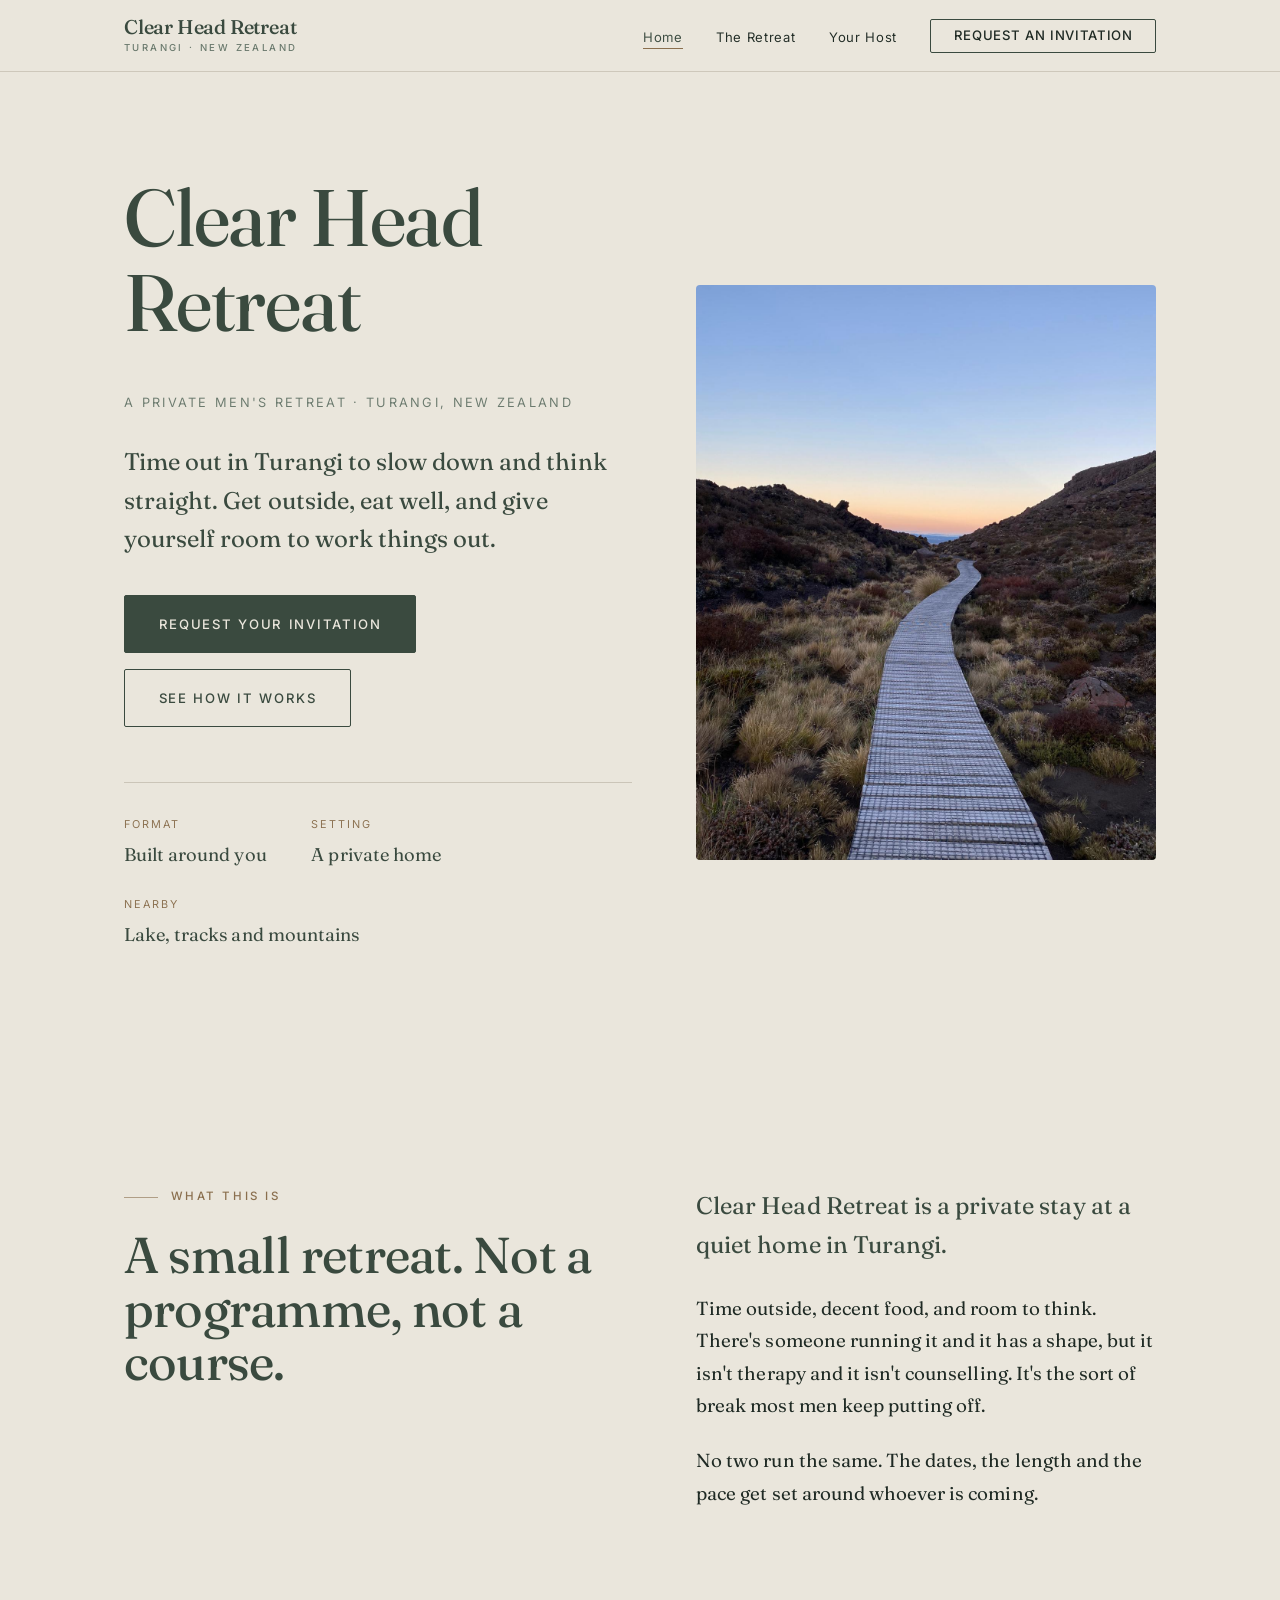
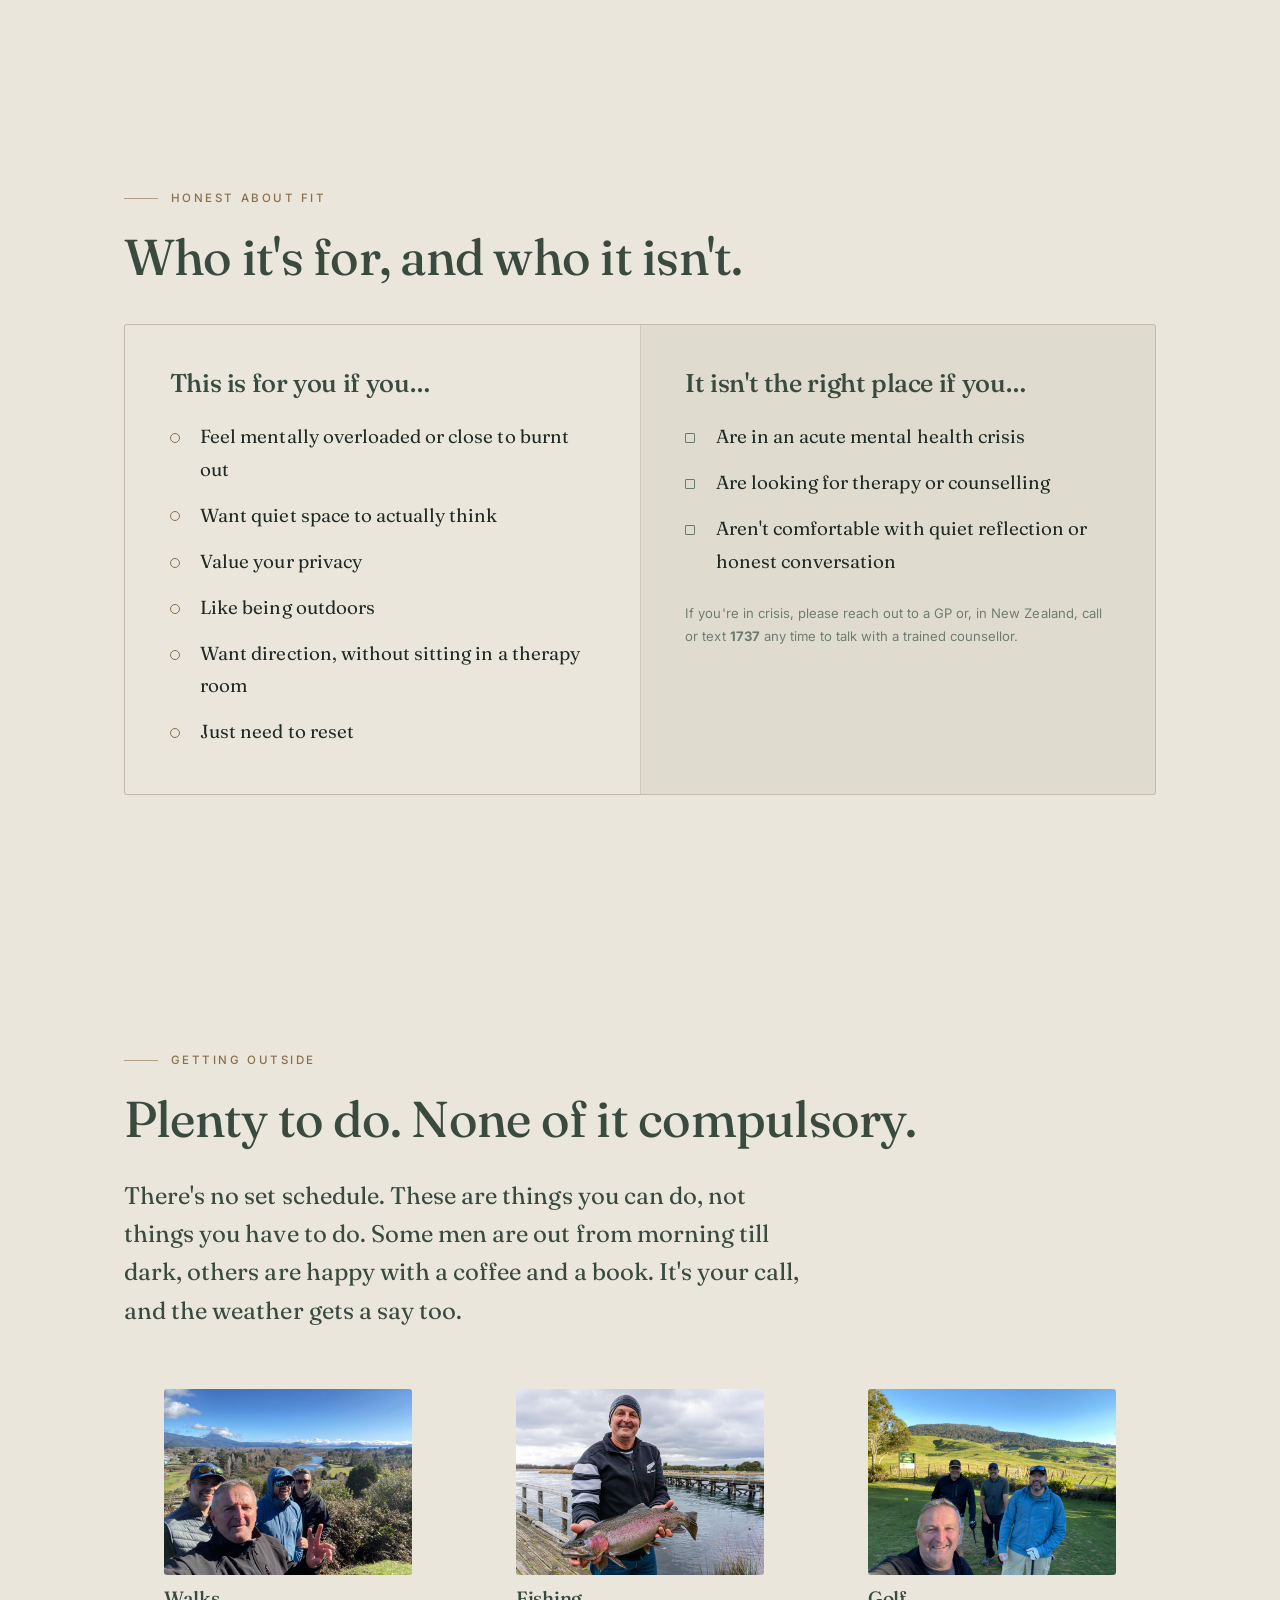
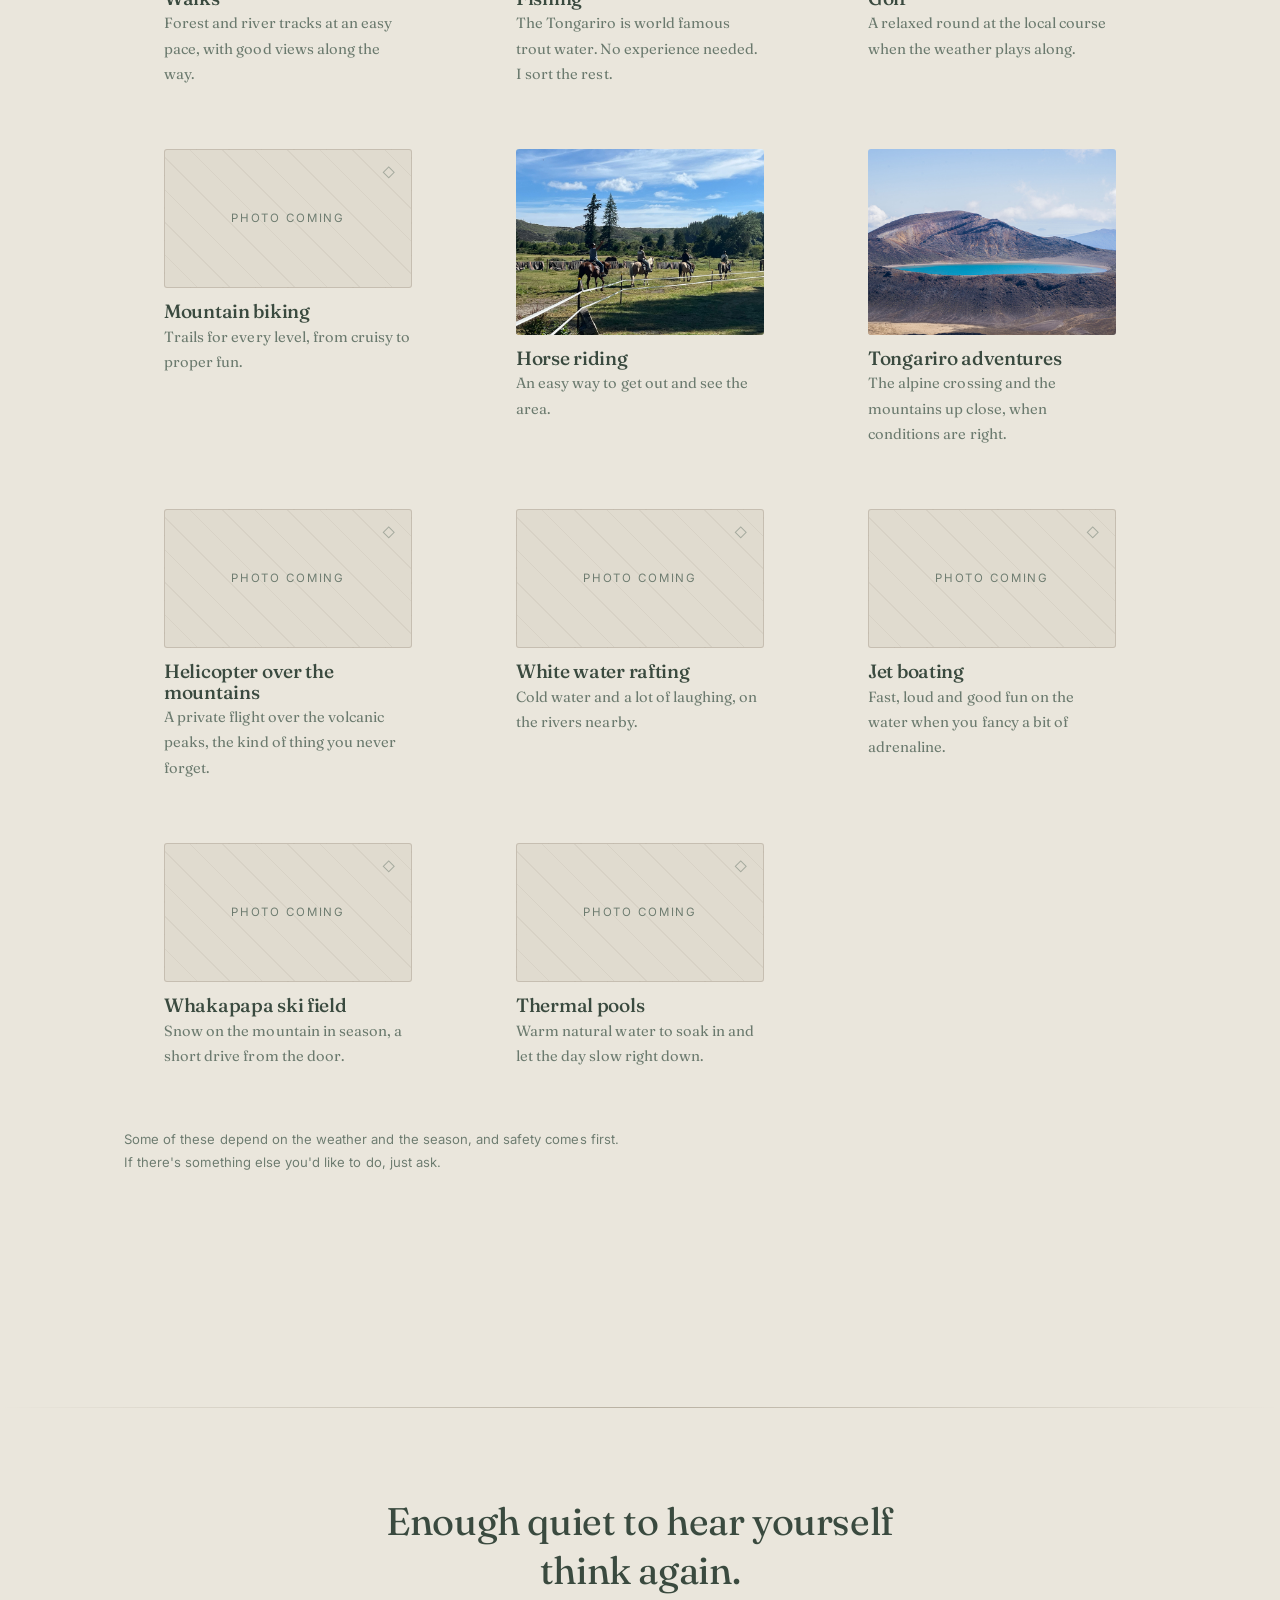
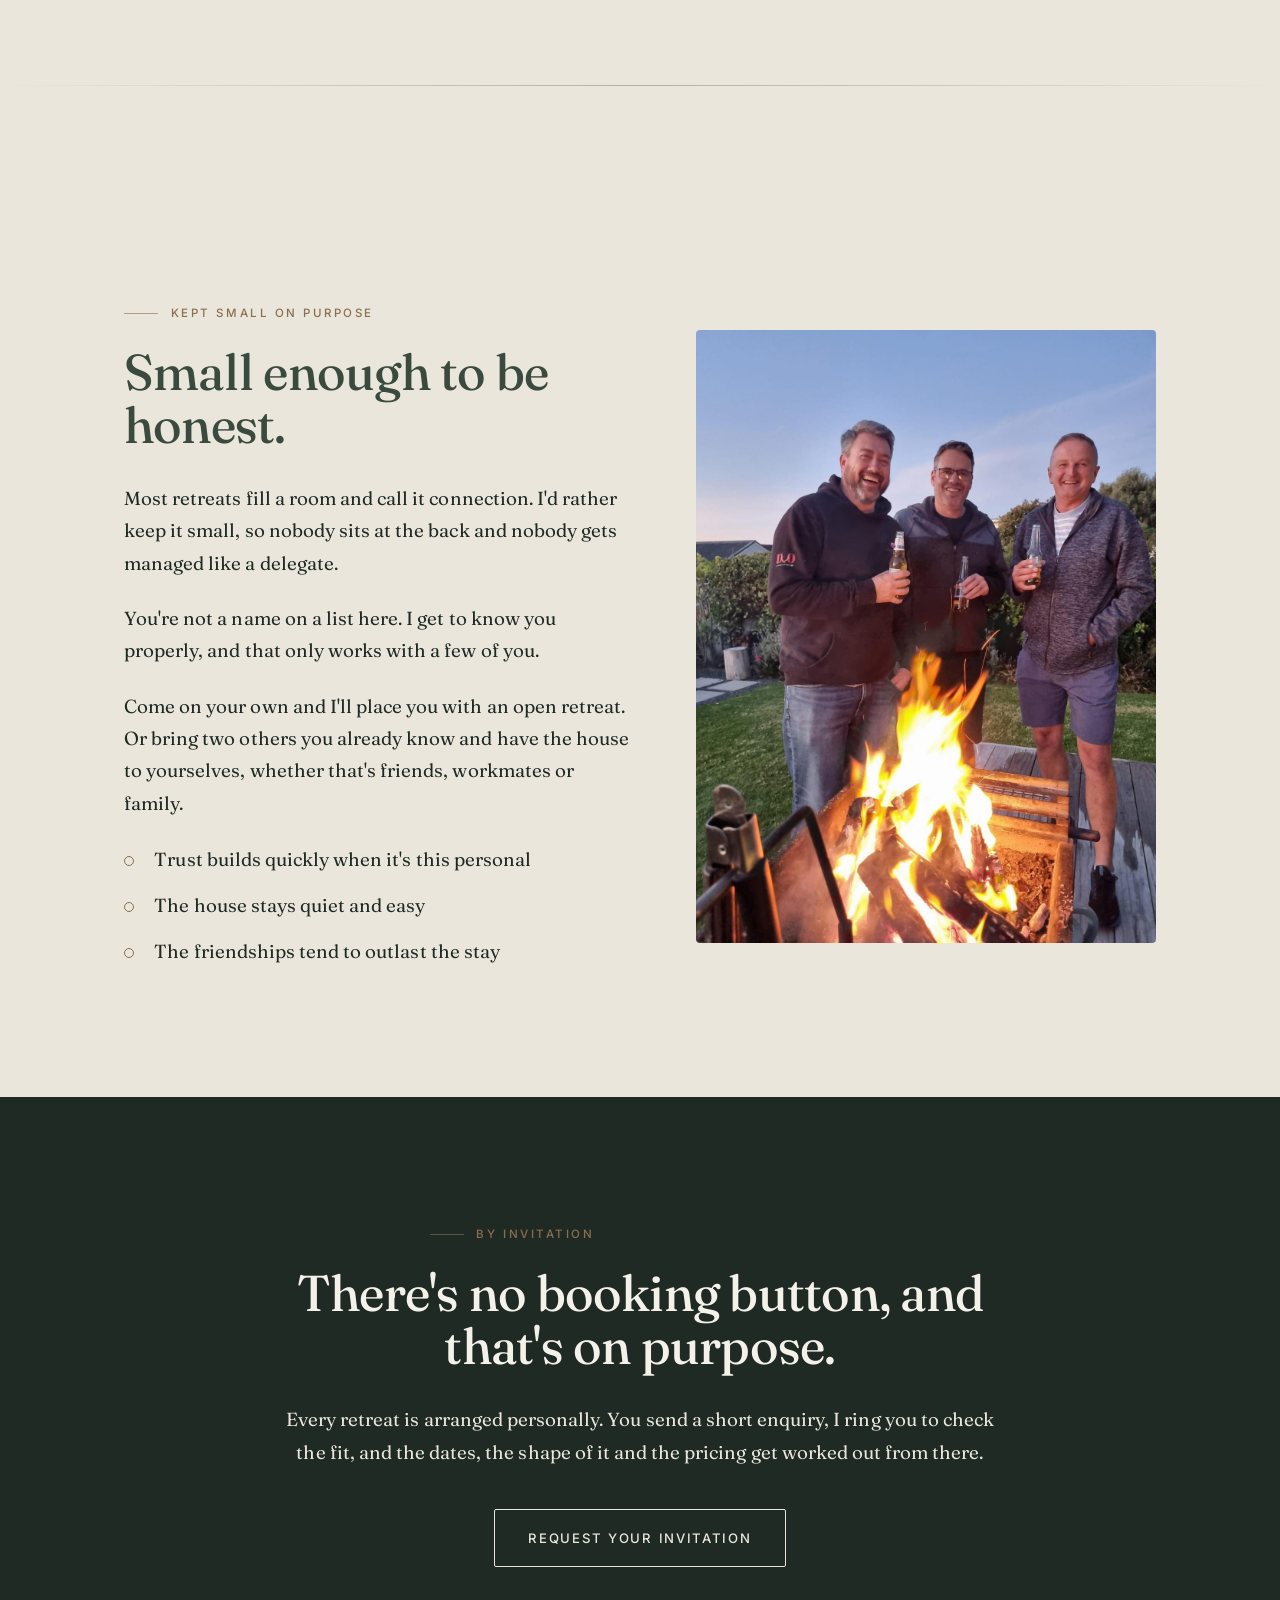
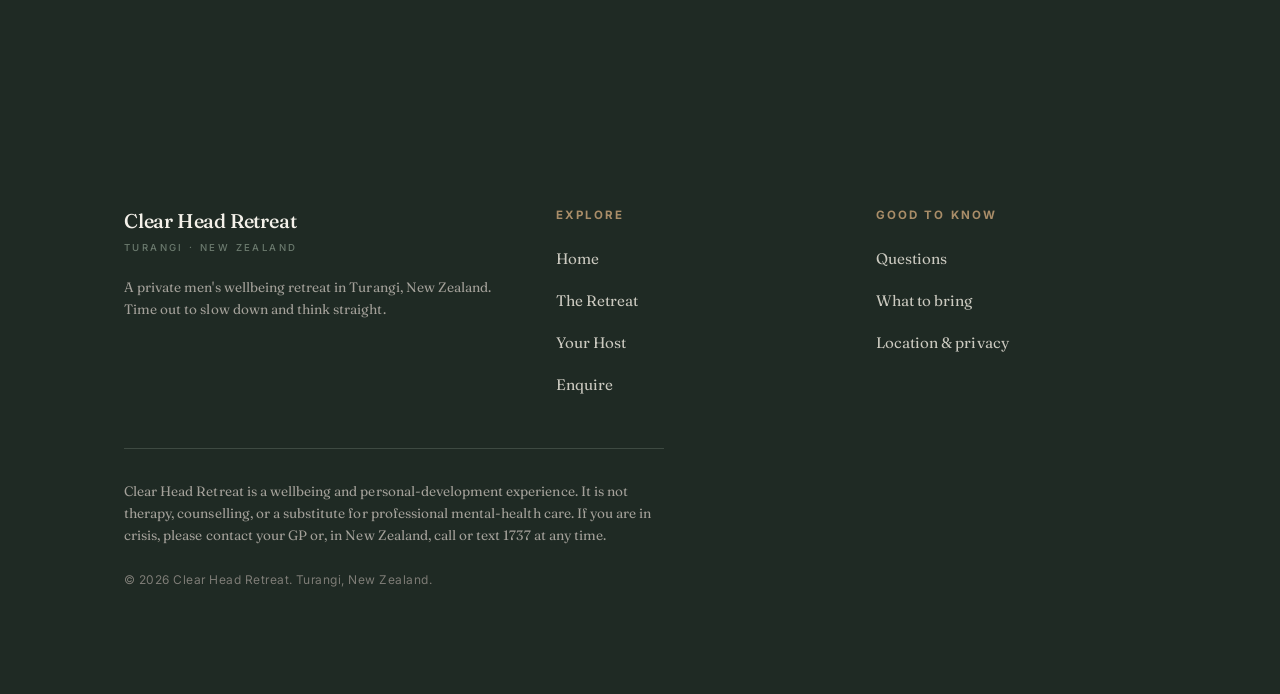
==== index.html @ 96f509b0 "Add files via upload" ====
<!DOCTYPE html>
<html lang="en-NZ">
<head>
<meta charset="UTF-8">
<meta name="viewport" content="width=device-width, initial-scale=1">
<title>Clear Head Retreat | A private men's reset in Turangi, New Zealand</title>
<meta name="description" content="A private men's wellbeing retreat in Turangi, New Zealand. Get outside, slow down and think straight. Every retreat built around the people coming. Facilitated, not therapy. Enquiry only.">
<meta name="theme-color" content="#3a4a3f">
<link rel="canonical" href="https://clearheadretreat.com/">
<!-- Open Graph -->
<meta property="og:type" content="website">
<meta property="og:title" content="Clear Head Retreat | A private men's reset in Turangi">
<meta property="og:description" content="Time out in Turangi to slow down, get outside and think straight. A quiet, private, facilitated retreat kept small.">
<meta property="og:image" content="https://clearheadretreat.com/images/Hero.JPG">
<link rel="icon" href="images/favicon.svg" type="image/svg+xml">
<!-- Fonts -->
<link rel="preconnect" href="https://fonts.googleapis.com">
<link rel="preconnect" href="https://fonts.gstatic.com" crossorigin>
<link href="https://fonts.googleapis.com/css2?family=Fraunces:opsz,wght@9..144,340;9..144,420;9..144,460;9..144,500&family=Inter:wght@400;500&display=swap" rel="stylesheet">
<link rel="stylesheet" href="css/style.css">
<script type="application/ld+json">
{
  "@context": "https://schema.org",
  "@type": "LodgingBusiness",
  "name": "Clear Head Retreat",
  "description": "A private men's wellbeing retreat in Turangi, New Zealand. Kept small, outdoors and facilitated, and built around the people coming.",
  "address": { "@type": "PostalAddress", "addressLocality": "Turangi", "addressRegion": "Manawatu-Whanganui", "addressCountry": "NZ" },
  "areaServed": "New Zealand",
  "url": "https://clearheadretreat.com/"
}
</script>
</head>
<body>
<a class="skip" href="#main">Skip to content</a>

<!-- HEADER -->
<header class="site-header">
  <div class="wrap nav">
    <a class="brand" href="index.html">Clear Head Retreat<span>Turangi · New Zealand</span></a>
    <button class="nav-toggle" aria-label="Menu" aria-expanded="false" aria-controls="nav-links">
      <span></span><span></span><span></span>
    </button>
    <ul class="nav-links" id="nav-links">
      <li><a href="index.html" aria-current="page">Home</a></li>
      <li><a href="the-retreat.html">The Retreat</a></li>
      <li><a href="your-host.html">Your Host</a></li>
      <li><a class="btn nav-cta" href="enquire.html">Request an invitation</a></li>
    </ul>
  </div>
</header>

<main id="main">

  <!-- HERO -->
  <section class="hero">
    <div class="wrap split">
      <div>
        <h1>Clear Head Retreat</h1>
        <p class="hero-place">A private men's retreat · Turangi, New Zealand</p>
        <p class="lead">Time out in Turangi to slow down and think straight. Get outside, eat well, and give yourself room to work things out.</p>
        <div class="hero-actions">
          <a class="btn btn--filled" href="enquire.html">Request your invitation</a>
          <a class="btn" href="the-retreat.html">See how it works</a>
        </div>
        <dl class="hero-meta hero-meta--inline">
          <div><dt>Format</dt><dd>Built around you</dd></div>
          <div><dt>Setting</dt><dd>A private home</dd></div>
          <div><dt>Nearby</dt><dd>Lake, tracks and mountains</dd></div>
        </dl>
      </div>
      <div>
        <img src="images/Hero.JPG" alt="A boardwalk track through the tussock near Turangi" class="hero-img">
      </div>
    </div>
  </section>

  <!-- WHAT IS IT -->
  <section class="section" aria-labelledby="what">
    <div class="wrap split reveal" style="align-items:start">
      <div>
        <p class="eyebrow">What this is</p>
        <h2 id="what">A small retreat. Not a programme, not a course.</h2>
      </div>
      <div>
        <p class="lead" style="max-width:none">Clear Head Retreat is a private stay at a quiet home in Turangi.</p>
        <p style="max-width:none">Time outside, decent food, and room to think. There's someone running it and it has a shape, but it isn't therapy and it isn't counselling. It's the sort of break most men keep putting off.</p>
        <p style="max-width:none">No two run the same. The dates, the length and the pace get set around whoever is coming.</p>
      </div>
    </div>
  </section>

  <!-- FOR / NOT FOR -->
  <section class="section" aria-labelledby="forwho">
    <div class="wrap reveal">
      <p class="eyebrow">Honest about fit</p>
      <h2 id="forwho">Who it's for, and who it isn't.</h2>
      <div class="forwho mt-md">
        <div>
          <h3>This is for you if you…</h3>
          <ul class="ticks mt-sm">
            <li>Feel mentally overloaded or close to burnt out</li>
            <li>Want quiet space to actually think</li>
            <li>Value your privacy</li>
            <li>Like being outdoors</li>
            <li>Want direction, without sitting in a therapy room</li>
            <li>Just need to reset</li>
          </ul>
        </div>
        <div class="not">
          <h3>It isn't the right place if you…</h3>
          <ul class="ticks ticks--cross mt-sm">
            <li>Are in an acute mental health crisis</li>
            <li>Are looking for therapy or counselling</li>
            <li>Aren't comfortable with quiet reflection or honest conversation</li>
          </ul>
          <p class="form-note" style="margin-top:1.5rem">If you're in crisis, please reach out to a GP or, in New Zealand, call or text <strong>1737</strong> any time to talk with a trained counsellor.</p>
        </div>
      </div>
    </div>
  </section>

  <!-- ACTIVITIES -->
  <section class="section" aria-labelledby="acts">
    <div class="wrap reveal">
      <p class="eyebrow">Getting outside</p>
      <h2 id="acts">Plenty to do. None of it compulsory.</h2>
      <p class="lead" style="max-width:46ch">There's no set schedule. These are things you can do, not things you have to do. Some men are out from morning till dark, others are happy with a coffee and a book. It's your call, and the weather gets a say too.</p>
      <div class="activities mt-md">
        <figure class="activity">
          <img src="images/walk-river.jpg" alt="Walking above the Tongariro River" loading="lazy">
          <figcaption><h3>Walks</h3><p>Forest and river tracks at an easy pace, with good views along the way.</p></figcaption>
        </figure>
        <figure class="activity">
          <img src="images/Fishing.JPG" alt="Fishing on the Tongariro River" loading="lazy">
          <figcaption><h3>Fishing</h3><p>The Tongariro is world famous trout water. No experience needed. I sort the rest.</p></figcaption>
        </figure>
        <figure class="activity">
          <img src="images/golf.jpg" alt="A round at the local course" loading="lazy">
          <figcaption><h3>Golf</h3><p>A relaxed round at the local course when the weather plays along.</p></figcaption>
        </figure>
        <figure class="activity">
          <div class="ph ph-wide">Photo coming</div>
          <figcaption><h3>Mountain biking</h3><p>Trails for every level, from cruisy to proper fun.</p></figcaption>
        </figure>
        <figure class="activity">
          <img src="images/Horse.jpg" alt="Horse riding near Turangi" loading="lazy">
          <figcaption><h3>Horse riding</h3><p>An easy way to get out and see the area.</p></figcaption>
        </figure>
        <figure class="activity">
          <img src="images/Tongariro.jpg" alt="The Tongariro alpine landscape" loading="lazy">
          <figcaption><h3>Tongariro adventures</h3><p>The alpine crossing and the mountains up close, when conditions are right.</p></figcaption>
        </figure>
        <figure class="activity">
          <div class="ph ph-wide">Photo coming</div>
          <figcaption><h3>Helicopter over the mountains</h3><p>A private flight over the volcanic peaks, the kind of thing you never forget.</p></figcaption>
        </figure>
        <figure class="activity">
          <div class="ph ph-wide">Photo coming</div>
          <figcaption><h3>White water rafting</h3><p>Cold water and a lot of laughing, on the rivers nearby.</p></figcaption>
        </figure>
        <figure class="activity">
          <div class="ph ph-wide">Photo coming</div>
          <figcaption><h3>Jet boating</h3><p>Fast, loud and good fun on the water when you fancy a bit of adrenaline.</p></figcaption>
        </figure>
        <figure class="activity">
          <div class="ph ph-wide">Photo coming</div>
          <figcaption><h3>Whakapapa ski field</h3><p>Snow on the mountain in season, a short drive from the door.</p></figcaption>
        </figure>
        <figure class="activity">
          <div class="ph ph-wide">Photo coming</div>
          <figcaption><h3>Thermal pools</h3><p>Warm natural water to soak in and let the day slow right down.</p></figcaption>
        </figure>
      </div>
      <p class="form-note mt-md">Some of these depend on the weather and the season, and safety comes first. If there's something else you'd like to do, just ask.</p>
    </div>
  </section>

  <hr class="riverline">

  <!-- PULL QUOTE -->
  <section class="wrap reveal" aria-hidden="false">
    <p class="pull">Enough quiet to hear yourself think again.</p>
  </section>

  <hr class="riverline">

  <!-- WHY SMALL -->
  <section class="section" aria-labelledby="three">
    <div class="wrap split split--flip reveal">
      <div>
        <!-- REPLACE: two or three chairs by a fire / table set for a shared meal. 3:4 portrait. -->
        <img src="images/Fire.jpg" alt="Around the fire at the retreat" class="ph-tall-img" loading="lazy">
      </div>
      <div>
        <p class="eyebrow">Kept small on purpose</p>
        <h2>Small enough to be honest.</h2>
        <p>Most retreats fill a room and call it connection. I'd rather keep it small, so nobody sits at the back and nobody gets managed like a delegate.</p>
        <p>You're not a name on a list here. I get to know you properly, and that only works with a few of you.</p>
        <p>Come on your own and I'll place you with an open retreat. Or bring two others you already know and have the house to yourselves, whether that's friends, workmates or family.</p>
        <ul class="ticks mt-sm">
          <li>Trust builds quickly when it's this personal</li>
          <li>The house stays quiet and easy</li>
          <li>The friendships tend to outlast the stay</li>
        </ul>
      </div>
    </div>
  </section>

  <!-- ENQUIRY CTA -->
  <section class="section panel-deep" aria-labelledby="cta">
    <div class="wrap narrow center reveal">
      <p class="eyebrow" style="justify-content:center">By invitation</p>
      <h2 id="cta">There's no booking button, and that's on purpose.</h2>
      <p style="margin-inline:auto">Every retreat is arranged personally. You send a short enquiry, I ring you to check the fit, and the dates, the shape of it and the pricing get worked out from there.</p>
      <p class="mt-md"><a class="btn btn--light" href="enquire.html">Request your invitation</a></p>
    </div>
  </section>

</main>

<!-- FOOTER -->
<footer class="site-footer">
  <div class="wrap">
    <div class="footer-grid">
      <div>
        <a class="brand" href="index.html">Clear Head Retreat<span>Turangi · New Zealand</span></a>
        <p class="disclaimer" style="margin-top:1.5rem;border:0;padding:0">A private men's wellbeing retreat in Turangi, New Zealand. Time out to slow down and think straight.</p>
      </div>
      <div class="footer-col">
        <h4>Explore</h4>
        <ul>
          <li><a href="index.html">Home</a></li>
          <li><a href="the-retreat.html">The Retreat</a></li>
          <li><a href="your-host.html">Your Host</a></li>
          <li><a href="enquire.html">Enquire</a></li>
        </ul>
      </div>
      <div class="footer-col">
        <h4>Good to know</h4>
        <ul>
          <li><a href="the-retreat.html#faq">Questions</a></li>
          <li><a href="the-retreat.html#bring">What to bring</a></li>
          <li><a href="the-retreat.html#location">Location &amp; privacy</a></li>
        </ul>
      </div>
    </div>
    <p class="disclaimer">Clear Head Retreat is a wellbeing and personal-development experience. It is not therapy, counselling, or a substitute for professional mental-health care. If you are in crisis, please contact your GP or, in New Zealand, call or text 1737 at any time.</p>
    <p class="copyright">© <span id="year">2025</span> Clear Head Retreat. Turangi, New Zealand.</p>
  </div>
</footer>

<script src="js/main.js"></script>
</body>
</html>
---- css/style.css ----
/* ============================================================
   Clear Head Retreat — shared styles
   Palette + type are defined once here. Edit tokens in :root.
   ============================================================ */

:root {
  /* --- Colour tokens (change these to retune the whole site) --- */
  --bush:      #1f2a24;  /* deepest bush shadow — text on light */
  --moss:      #3a4a3f;  /* moss green — headings, dark panels  */
  --lichen:    #6b7a6e;  /* muted green-grey — secondary text   */
  --stone:     #b8b0a1;  /* river stone — borders, quiet lines  */
  --mist:      #eae6dc;  /* warm paper — page background        */
  --mist-deep: #e0dbcf;  /* slightly deeper paper for panels    */
  --driftwood: #8a6f4e;  /* wet manuka / driftwood — accent     */
  --driftwood-soft: #a98d68;
  --paper-white: #f4f1ea;

  /* --- Type --- */
  --display: "Fraunces", Georgia, "Times New Roman", serif;
  --body:    "Fraunces", Georgia, serif;
  --util:    "Inter", -apple-system, BlinkMacSystemFont, "Segoe UI", sans-serif;

  /* --- Rhythm --- */
  --measure: 62ch;
  --pad-x: clamp(1.25rem, 5vw, 4rem);
  --sp-section: clamp(4.5rem, 10vw, 9rem);
}

/* ---------- reset-ish ---------- */
*, *::before, *::after { box-sizing: border-box; }
html { -webkit-text-size-adjust: 100%; scroll-behavior: smooth; }
@media (prefers-reduced-motion: reduce) {
  html { scroll-behavior: auto; }
  *, *::before, *::after { animation-duration: .001ms !important; transition-duration: .001ms !important; }
}
body {
  margin: 0;
  background: var(--mist);
  color: var(--bush);
  font-family: var(--body);
  font-optical-sizing: auto;
  font-weight: 380;
  font-size: clamp(1.02rem, 0.55vw + 0.9rem, 1.18rem);
  line-height: 1.72;
  letter-spacing: 0.002em;
  -webkit-font-smoothing: antialiased;
  text-rendering: optimizeLegibility;
}
img { max-width: 100%; display: block; }
a { color: inherit; }

/* ---------- layout helpers ---------- */
.wrap { width: 100%; max-width: 1160px; margin-inline: auto; padding-inline: var(--pad-x); }
.narrow { max-width: 860px; }
.narrow .lead { max-width: 48ch; }
.narrow p { max-width: 68ch; }
.section { padding-block: var(--sp-section); }

/* ---------- type ---------- */
h1, h2, h3 { font-family: var(--display); font-weight: 460; line-height: 1.06; letter-spacing: -0.015em; margin: 0 0 .6em; color: var(--moss); }
h1 { font-size: clamp(2.6rem, 6.5vw, 5rem); }
h2 { font-size: clamp(2rem, 4vw, 3.15rem); }
h3 { font-size: clamp(1.35rem, 2vw, 1.7rem); font-weight: 500; }
p  { margin: 0 0 1.2em; max-width: var(--measure); }
.lead { font-size: clamp(1.2rem, 1.4vw + 0.9rem, 1.5rem); line-height: 1.6; color: var(--moss); font-weight: 400; }

.eyebrow {
  font-family: var(--util);
  font-size: 0.72rem;
  font-weight: 500;
  letter-spacing: 0.22em;
  text-transform: uppercase;
  color: var(--driftwood);
  margin: 0 0 1.4rem;
  display: flex; align-items: center; gap: .8rem;
}
.eyebrow::before {
  content: ""; width: 34px; height: 1px; background: var(--driftwood); opacity: .6; display: inline-block;
}

/* ---------- buttons ---------- */
.btn {
  display: inline-block;
  font-family: var(--util);
  font-size: 0.82rem;
  font-weight: 500;
  letter-spacing: 0.13em;
  text-transform: uppercase;
  text-decoration: none;
  padding: 1.05rem 2.1rem;
  border: 1px solid var(--moss);
  color: var(--moss);
  background: transparent;
  border-radius: 2px;
  cursor: pointer;
  transition: background .35s ease, color .35s ease, transform .35s ease;
}
.btn:hover { background: var(--moss); color: var(--mist); }
.btn:focus-visible { outline: 2px solid var(--driftwood); outline-offset: 3px; }
.btn--filled { background: var(--moss); color: var(--mist); }
.btn--filled:hover { background: var(--bush); }
.btn--light { border-color: var(--mist); color: var(--mist); }
.btn--light:hover { background: var(--mist); color: var(--bush); }

/* ---------- header / nav ---------- */
.site-header {
  position: sticky; top: 0; z-index: 40;
  background: color-mix(in srgb, var(--mist) 88%, transparent);
  backdrop-filter: saturate(1.1) blur(9px);
  border-bottom: 1px solid color-mix(in srgb, var(--stone) 55%, transparent);
}
.nav { display: flex; align-items: center; justify-content: space-between; padding-block: 1.15rem; }
.brand { font-family: var(--display); font-weight: 500; font-size: 1.24rem; letter-spacing: -0.01em; color: var(--moss); text-decoration: none; line-height: 1; }
.brand span { display: block; font-family: var(--util); font-size: 0.6rem; letter-spacing: 0.25em; text-transform: uppercase; color: var(--lichen); margin-top: .32rem; font-weight: 500; }
.nav-links { display: flex; align-items: center; gap: 2.1rem; list-style: none; margin: 0; padding: 0; }
.nav-links a { font-family: var(--util); font-size: 0.82rem; letter-spacing: 0.05em; text-decoration: none; color: var(--bush); position: relative; padding-block: .3rem; }
.nav-links a::after { content: ""; position: absolute; left: 0; bottom: 0; width: 0; height: 1px; background: var(--driftwood); transition: width .3s ease; }
.nav-links a:hover::after, .nav-links a[aria-current="page"]::after { width: 100%; }
.nav-links a[aria-current="page"] { color: var(--moss); }
.nav-cta { padding: .7rem 1.4rem; }

.nav-toggle { display: none; background: none; border: 0; cursor: pointer; padding: .4rem; }
.nav-toggle span { display: block; width: 24px; height: 2px; background: var(--moss); margin: 5px 0; transition: transform .3s, opacity .3s; }

@media (max-width: 820px) {
  .nav-toggle { display: block; }
  .nav-links {
    position: fixed; inset: 64px 0 auto 0;
    flex-direction: column; align-items: flex-start; gap: 0;
    background: var(--mist); padding: 1rem var(--pad-x) 2rem;
    border-bottom: 1px solid var(--stone);
    transform: translateY(-120%); transition: transform .4s ease; box-shadow: 0 20px 40px -30px rgba(0,0,0,.4);
  }
  .nav-links.open { transform: translateY(0); }
  .nav-links li { width: 100%; }
  .nav-links a { display: block; padding: .95rem 0; font-size: 1.05rem; border-bottom: 1px solid color-mix(in srgb, var(--stone) 40%, transparent); }
  .nav-links li:last-child a { border-bottom: 0; }
  .nav-cta { margin-top: .8rem; text-align: center; }
  .nav-toggle[aria-expanded="true"] span:nth-child(1) { transform: translateY(7px) rotate(45deg); }
  .nav-toggle[aria-expanded="true"] span:nth-child(2) { opacity: 0; }
  .nav-toggle[aria-expanded="true"] span:nth-child(3) { transform: translateY(-7px) rotate(-45deg); }
}

/* ---------- hero ---------- */
.hero { position: relative; padding-top: clamp(3.5rem, 8vw, 7rem); padding-bottom: clamp(3rem, 7vw, 6rem); overflow: hidden; }
.hero h1 { max-width: 15ch; }
.hero .lead { max-width: 34ch; }
.hero-actions { display: flex; flex-wrap: wrap; gap: 1rem; margin-top: 2.3rem; align-items: center; }
.hero-meta { display: flex; flex-wrap: wrap; gap: 1.6rem 2.4rem; margin-top: 3.4rem; padding-top: 2rem; border-top: 1px solid color-mix(in srgb, var(--stone) 60%, transparent); }
.hero-meta div { min-width: 0; }
.hero-meta dt { font-family: var(--util); font-size: 0.68rem; letter-spacing: 0.18em; text-transform: uppercase; color: var(--driftwood); margin-bottom: .35rem; }
.hero-meta dd { margin: 0; font-family: var(--display); font-size: 1.15rem; color: var(--moss); }

/* ---------- image placeholders ---------- */
/* Swap any .ph for a real <img> later. The label tells you what to shoot. */
.ph {
  position: relative;
  background:
    repeating-linear-gradient(45deg, transparent 0 22px, color-mix(in srgb, var(--stone) 22%, transparent) 22px 23px),
    var(--mist-deep);
  border: 1px solid color-mix(in srgb, var(--stone) 65%, transparent);
  border-radius: 3px;
  display: grid; place-items: center;
  color: var(--lichen);
  font-family: var(--util); font-size: 0.72rem; letter-spacing: 0.16em; text-transform: uppercase;
  text-align: center; padding: 1rem;
  min-height: 220px;
  overflow: hidden;
}
.ph::after { content: "◇"; position: absolute; top: 12px; right: 14px; font-size: .8rem; opacity: .5; }
.ph-tall { aspect-ratio: 3 / 4; min-height: 0; }
.ph-wide { aspect-ratio: 16 / 9; min-height: 0; }
.ph-hero { aspect-ratio: 4 / 5; min-height: 340px; }

/* ---------- generic two-col ---------- */
.split { display: grid; gap: clamp(2rem, 5vw, 4.5rem); align-items: center; }
@media (min-width: 800px) { .split { grid-template-columns: 1.05fr 0.95fr; } .split--flip > :first-child { order: 2; } }

/* ---------- panels ---------- */
.panel-dark { background: var(--moss); color: var(--mist); }
.panel-dark h2, .panel-dark h3 { color: var(--paper-white); }
.panel-dark .eyebrow { color: var(--driftwood-soft); }
.panel-dark .eyebrow::before { background: var(--driftwood-soft); }
.panel-dark p { color: color-mix(in srgb, var(--mist) 90%, #fff); }
.panel-deep { background: var(--bush); color: var(--mist); }
.panel-deep h2, .panel-deep h3 { color: var(--paper-white); }

/* ---------- lists as cards ---------- */
.cards { display: grid; gap: 1px; background: color-mix(in srgb, var(--stone) 55%, transparent); border: 1px solid color-mix(in srgb, var(--stone) 55%, transparent); border-radius: 3px; overflow: hidden; }
@media (min-width: 640px) { .cards--2 { grid-template-columns: 1fr 1fr; } }
@media (min-width: 860px) { .cards--3 { grid-template-columns: repeat(3, 1fr); } }
.card { background: var(--mist); padding: clamp(1.6rem, 3vw, 2.4rem); }
.card h3 { color: var(--moss); margin-bottom: .5rem; }
.card p { font-size: 0.98rem; color: var(--lichen); margin: 0; }
.card .num { font-family: var(--util); font-size: 0.72rem; letter-spacing: 0.2em; color: var(--driftwood); display: block; margin-bottom: 1rem; }

/* ---------- plain feature list ---------- */
.ticks { list-style: none; padding: 0; margin: 0; display: grid; gap: .85rem; }
.ticks li { position: relative; padding-left: 1.9rem; color: var(--bush); }
.ticks li::before { content: ""; position: absolute; left: 0; top: .62em; width: 10px; height: 10px; border: 1.5px solid var(--driftwood); border-radius: 50%; }
.panel-dark .ticks li { color: color-mix(in srgb, var(--mist) 92%, #fff); }
.panel-dark .ticks li::before { border-color: var(--driftwood-soft); }
.ticks--cross li::before { border-color: var(--lichen); border-radius: 1px; }

/* ---------- two-list "for / not for" ---------- */
.forwho { display: grid; gap: 1px; background: color-mix(in srgb, var(--stone) 55%, transparent); border: 1px solid color-mix(in srgb, var(--stone) 55%, transparent); border-radius: 3px; overflow: hidden; }
@media (min-width: 760px) { .forwho { grid-template-columns: 1fr 1fr; } }
.forwho > div { background: var(--mist); padding: clamp(1.8rem, 3.5vw, 2.8rem); }
.forwho .not { background: var(--mist-deep); }
/* These panels are always light — force dark text even when nested in .panel-dark */
.forwho h3 { color: var(--moss); }
.forwho .ticks li { color: var(--bush); }
.forwho .ticks li::before { border-color: var(--driftwood); }
.forwho .ticks--cross li::before { border-color: var(--lichen); }
.forwho .form-note { color: var(--lichen); }

/* ---------- activities strip ---------- */
.activities { display: grid; gap: 1.5rem; }
@media (min-width: 640px) { .activities { grid-template-columns: 1fr 1fr; } }
@media (min-width: 960px) { .activities { grid-template-columns: repeat(3, 1fr); } }
.activity figcaption { margin-top: .8rem; }
.activity h3 { font-size: 1.2rem; margin-bottom: .2rem; }
.activity p { font-size: 0.92rem; color: var(--lichen); margin: 0; }
.activity .tag { font-family: var(--util); font-size: 0.64rem; letter-spacing: 0.16em; text-transform: uppercase; color: var(--driftwood); }

/* ---------- quote / river line ---------- */
.riverline { border: 0; height: 1px; background: linear-gradient(90deg, transparent, var(--stone), transparent); margin-block: clamp(3rem, 7vw, 6rem); }
.pull { font-family: var(--display); font-size: clamp(1.5rem, 3vw, 2.4rem); font-weight: 420; line-height: 1.28; color: var(--moss); max-width: 22ch; margin-inline: auto; text-align: center; letter-spacing: -0.01em; padding-block: clamp(1rem, 3vw, 2.5rem); }
.riverline + section .pull { padding-block: 0; }

/* ---------- steps ---------- */
.steps { counter-reset: step; display: grid; gap: 0; }
.step { display: grid; grid-template-columns: auto 1fr; gap: 1.4rem; padding: 1.8rem 0; border-top: 1px solid color-mix(in srgb, var(--stone) 55%, transparent); }
.step:last-child { border-bottom: 1px solid color-mix(in srgb, var(--stone) 55%, transparent); }
.step .n { counter-increment: step; font-family: var(--util); font-size: 0.78rem; letter-spacing: 0.1em; color: var(--driftwood); padding-top: .35rem; }
.step .n::before { content: counter(step, decimal-leading-zero); }
.step h3 { margin-bottom: .3rem; }
.step p { margin: 0; color: var(--lichen); font-size: 0.98rem; }

/* ---------- faq ---------- */
.faq { border-top: 1px solid color-mix(in srgb, var(--stone) 55%, transparent); }
.faq details { border-bottom: 1px solid color-mix(in srgb, var(--stone) 55%, transparent); }
.faq summary { cursor: pointer; list-style: none; padding: 1.5rem 2.5rem 1.5rem 0; position: relative; font-family: var(--display); font-size: clamp(1.1rem, 1.6vw, 1.3rem); color: var(--moss); }
.faq summary::-webkit-details-marker { display: none; }
.faq summary::after { content: "+"; position: absolute; right: .4rem; top: 1.35rem; font-family: var(--util); font-size: 1.4rem; color: var(--driftwood); transition: transform .3s; }
.faq .answer { padding: 0; overflow: hidden; }
.faq .answer > * { padding: 0 2.5rem 1.7rem 0; }
.faq .answer p { color: var(--lichen); margin: 0; }
.faq summary { transition: color .25s ease; }
.faq summary:hover { color: var(--driftwood); }
.faq summary::after { transition: transform .34s cubic-bezier(.25,.8,.35,1), color .25s ease; }
.faq details[open] summary::after { transform: rotate(45deg); }
@media (prefers-reduced-motion: reduce) {
  .faq summary::after { transition: none; }
}

/* ---------- form ---------- */
.form { display: grid; gap: 1.5rem; }
.field { display: grid; gap: .5rem; }
.field label { font-family: var(--util); font-size: 0.78rem; letter-spacing: 0.08em; color: var(--moss); font-weight: 500; }
.field .hint { font-size: 0.8rem; color: var(--lichen); font-family: var(--util); letter-spacing: 0; }
.field input, .field textarea, .field select {
  font-family: var(--body); font-size: 1rem; color: var(--bush);
  background: var(--paper-white); border: 1px solid var(--stone); border-radius: 3px;
  padding: .9rem 1rem; width: 100%;
}
.field textarea { min-height: 150px; resize: vertical; }
.field input:focus, .field textarea:focus, .field select:focus { outline: 2px solid var(--driftwood); outline-offset: 1px; border-color: var(--driftwood); }
.form-row { display: grid; gap: 1.5rem; }
@media (min-width: 620px) { .form-row { grid-template-columns: 1fr 1fr; } }
.form-note { font-family: var(--util); font-size: 0.82rem; color: var(--lichen); }

/* ---------- selectable chips (interests) ---------- */
.chips { display: flex; flex-wrap: wrap; gap: .6rem; }
.chip { position: relative; }
.chip input { position: absolute; opacity: 0; width: 0; height: 0; }
.chip span {
  display: inline-block;
  font-family: var(--util); font-size: 0.85rem; letter-spacing: 0.01em;
  color: var(--moss);
  background: var(--paper-white);
  border: 1px solid var(--stone);
  border-radius: 100px;
  padding: .55rem 1.05rem;
  cursor: pointer;
  transition: background .25s ease, border-color .25s ease, color .25s ease;
  user-select: none;
}
.chip:hover span { border-color: var(--driftwood); }
.chip input:checked + span { background: var(--moss); border-color: var(--moss); color: var(--mist); }
.chip input:focus-visible + span { outline: 2px solid var(--driftwood); outline-offset: 2px; }

/* ---------- footer ---------- */
.site-footer { background: var(--bush); color: color-mix(in srgb, var(--mist) 82%, #000); padding-block: clamp(3.5rem, 7vw, 5.5rem); }
.site-footer a { color: var(--mist); }
.footer-grid { display: grid; gap: 2.5rem; }
@media (min-width: 720px) { .footer-grid { grid-template-columns: 1.4fr 1fr 1fr; } }
.site-footer .brand { color: var(--paper-white); }
.site-footer .brand span { color: var(--lichen); }
.footer-col h4 { font-family: var(--util); font-size: 0.72rem; letter-spacing: 0.18em; text-transform: uppercase; color: var(--driftwood-soft); margin: 0 0 1rem; }
.footer-col ul { list-style: none; margin: 0; padding: 0; display: grid; gap: .6rem; }
.footer-col a { text-decoration: none; font-size: 0.95rem; opacity: .85; }
.footer-col a:hover { opacity: 1; }
.disclaimer { margin-top: 3rem; padding-top: 2rem; border-top: 1px solid color-mix(in srgb, var(--lichen) 40%, transparent); font-size: 0.85rem; line-height: 1.6; color: color-mix(in srgb, var(--mist) 70%, #000); max-width: 60ch; }
.copyright { margin-top: 1.5rem; font-family: var(--util); font-size: 0.75rem; letter-spacing: 0.04em; color: color-mix(in srgb, var(--mist) 55%, #000); }

/* ---------- reveal on scroll ---------- */
.reveal { opacity: 0; transform: translateY(18px); transition: opacity .8s ease, transform .8s ease; }
.reveal.in { opacity: 1; transform: none; }

/* ---------- misc ---------- */
.skip { position: absolute; left: -999px; top: 0; background: var(--moss); color: var(--mist); padding: .7rem 1.2rem; z-index: 100; }
.skip:focus { left: 1rem; top: 1rem; }
.center { text-align: center; }
.mt-sm { margin-top: 1.5rem; } .mt-md { margin-top: 2.5rem; }
.badge { display: inline-flex; gap: .6rem; align-items: center; font-family: var(--util); font-size: 0.72rem; letter-spacing: 0.16em; text-transform: uppercase; color: var(--driftwood); }

/* activity photos sit cleanly in 16:9 cards */
.activity img { aspect-ratio: 4 / 3; width: 100%; object-fit: cover; border-radius: 3px; display: block; }

/* hero refinements */
.hero-place { font-family: var(--util); font-size: 0.8rem; letter-spacing: 0.18em; text-transform: uppercase; color: var(--lichen); margin: 0.2rem 0 1.8rem; }
.hero-img { width: 100%; aspect-ratio: 4 / 5; object-fit: cover; border-radius: 4px; }
.hero-meta--inline { display: flex; flex-wrap: wrap; gap: 1.5rem 2.8rem; }
.hero-meta--inline > div { flex: 0 1 auto; }
@media (max-width: 520px) {
  .hero-meta--inline { gap: 1.2rem 2rem; }
  .hero-meta--inline > div { flex: 1 1 40%; }
}

/* portrait feature images (fire, host) fill the tall slot */
.ph-tall-img { width: 100%; aspect-ratio: 3 / 4; object-fit: cover; border-radius: 4px; display: block; }
/* landscape image used where a tall slot was (accommodation Home.jpg) */
.ph-wide-img { width: 100%; aspect-ratio: 4 / 3; object-fit: cover; border-radius: 4px; display: block; }
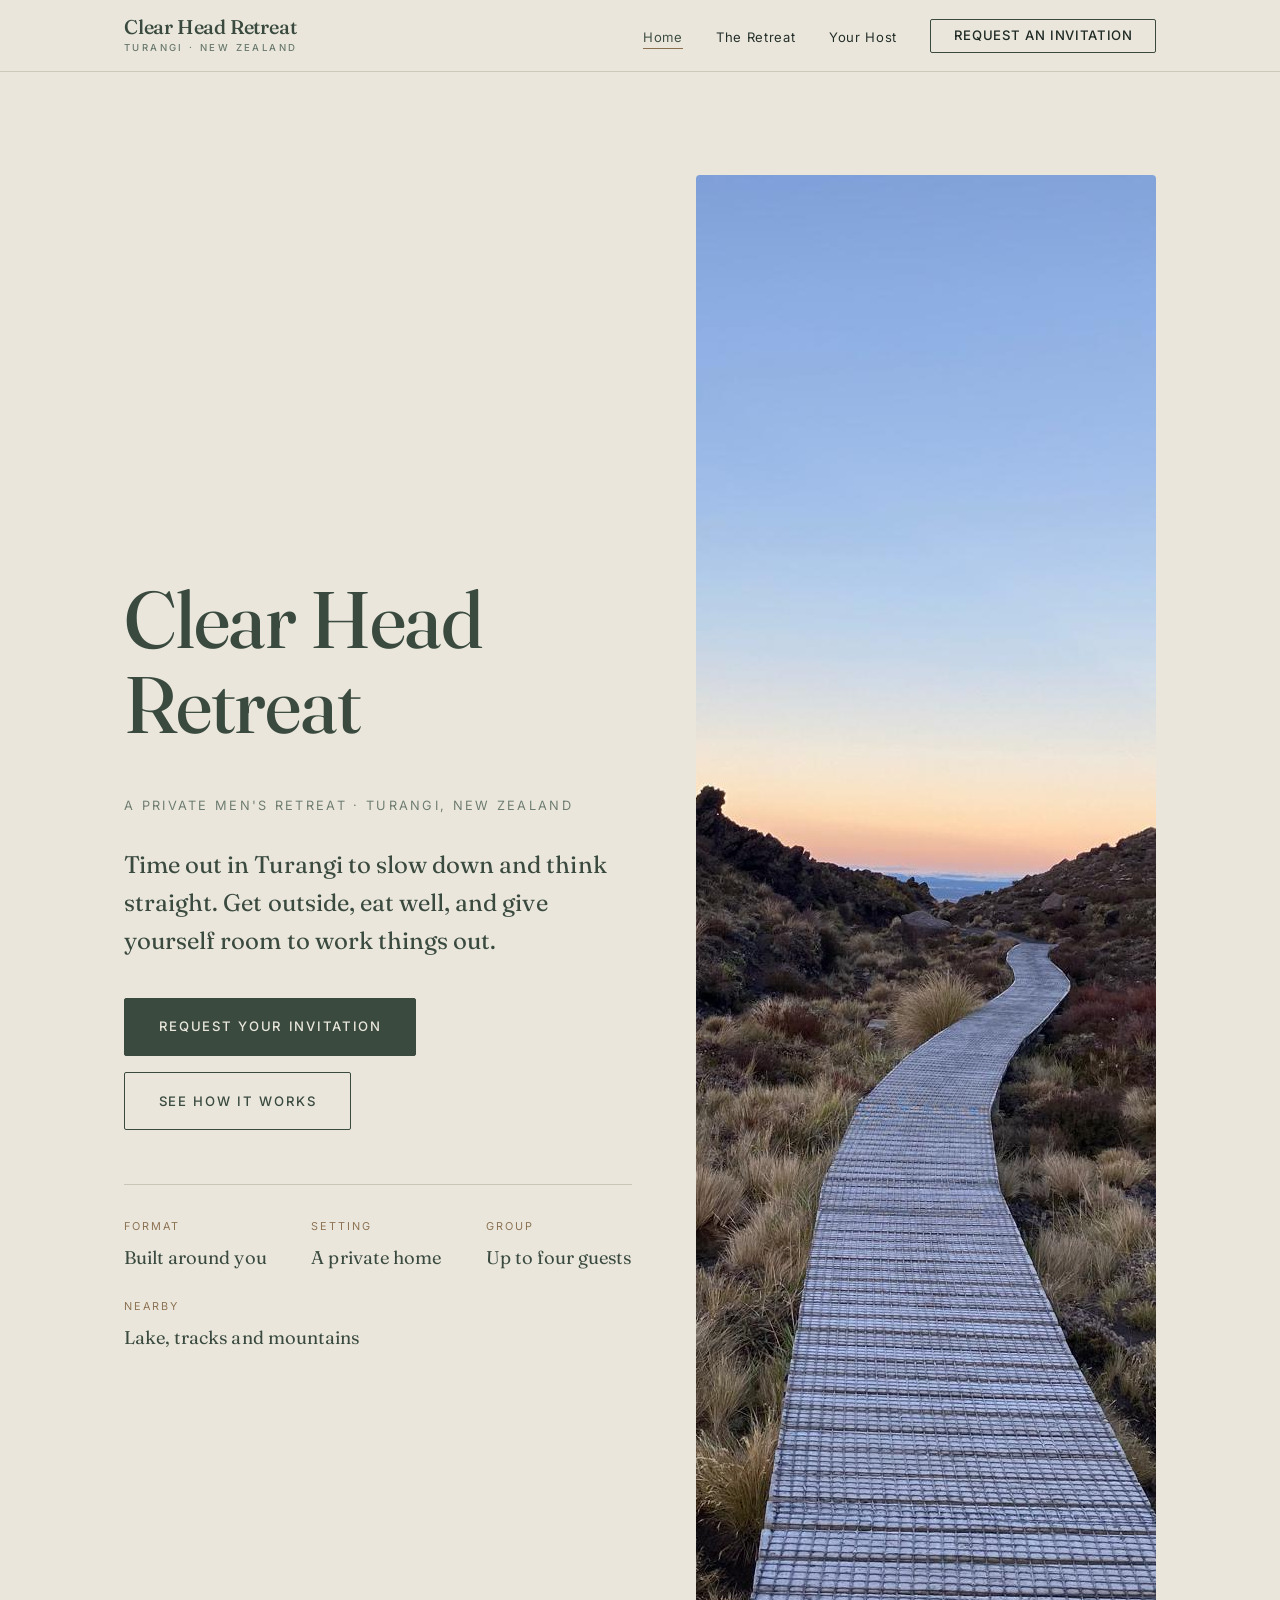
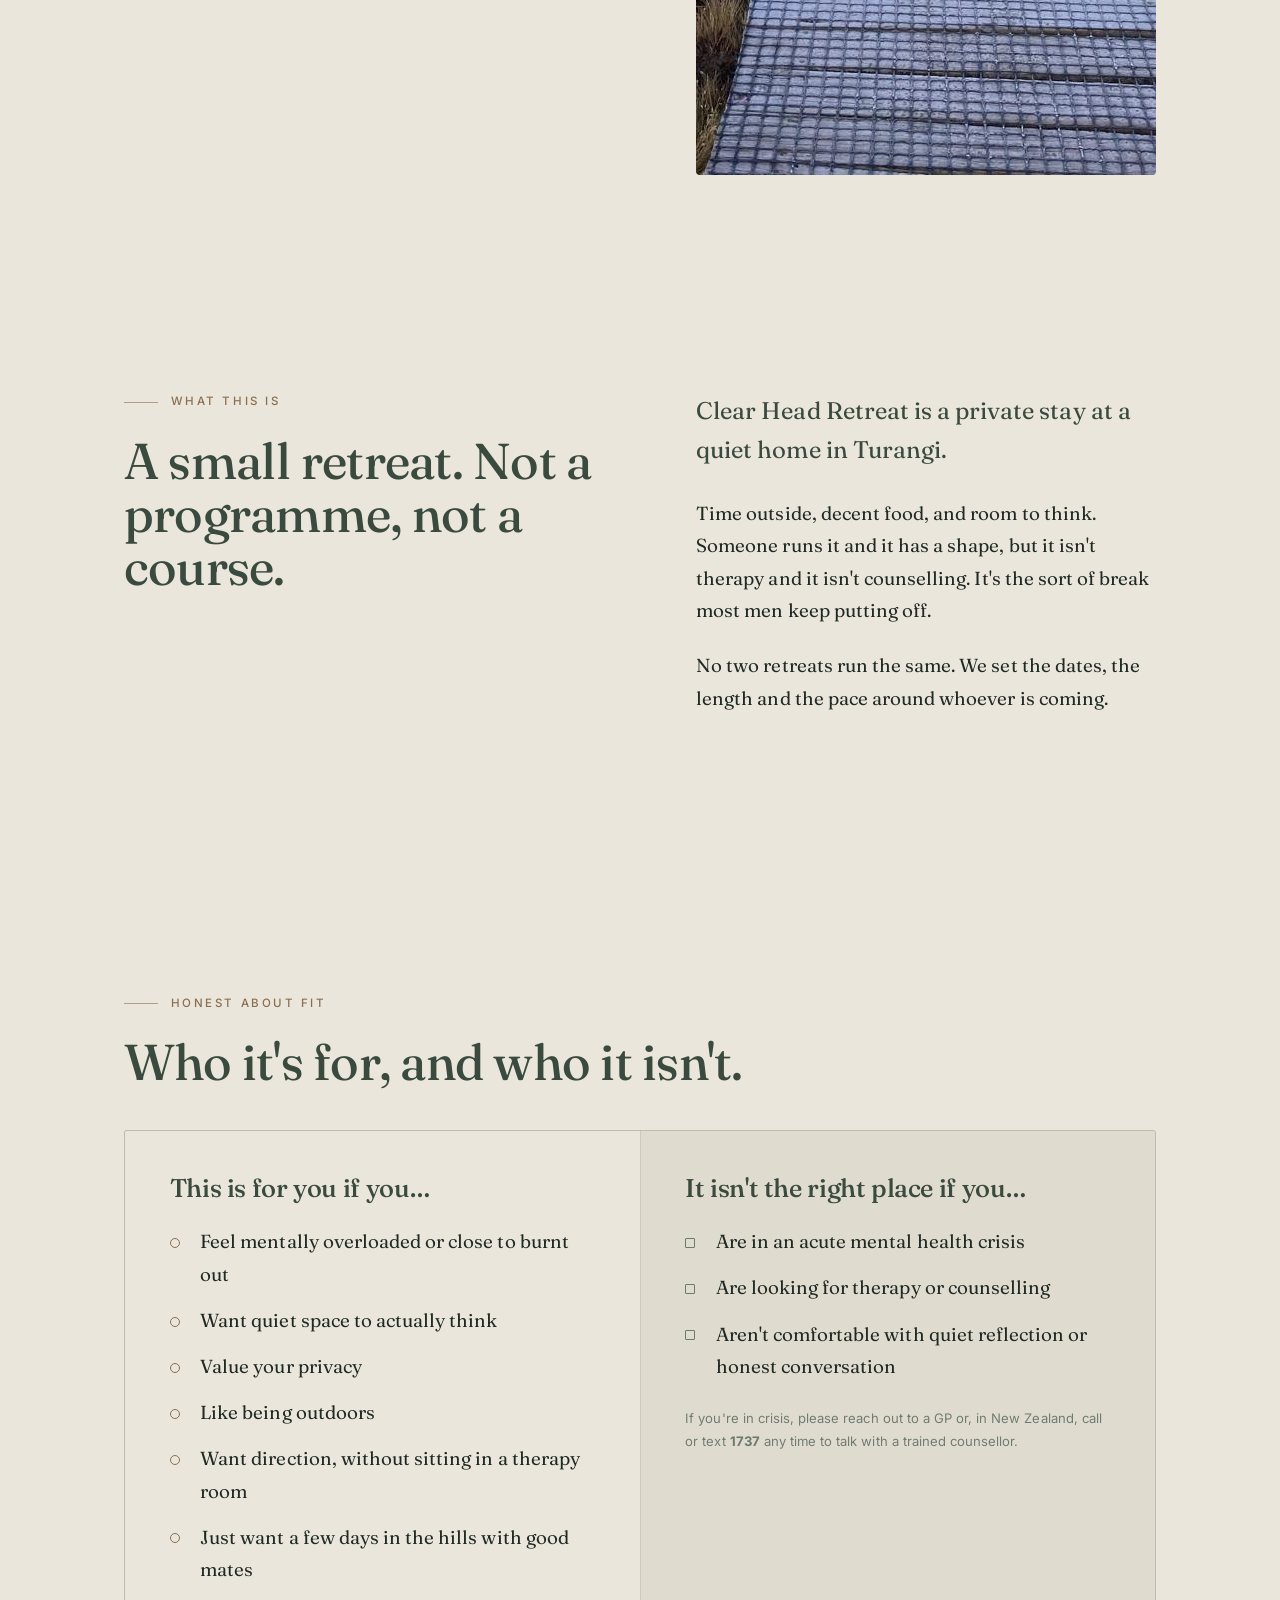
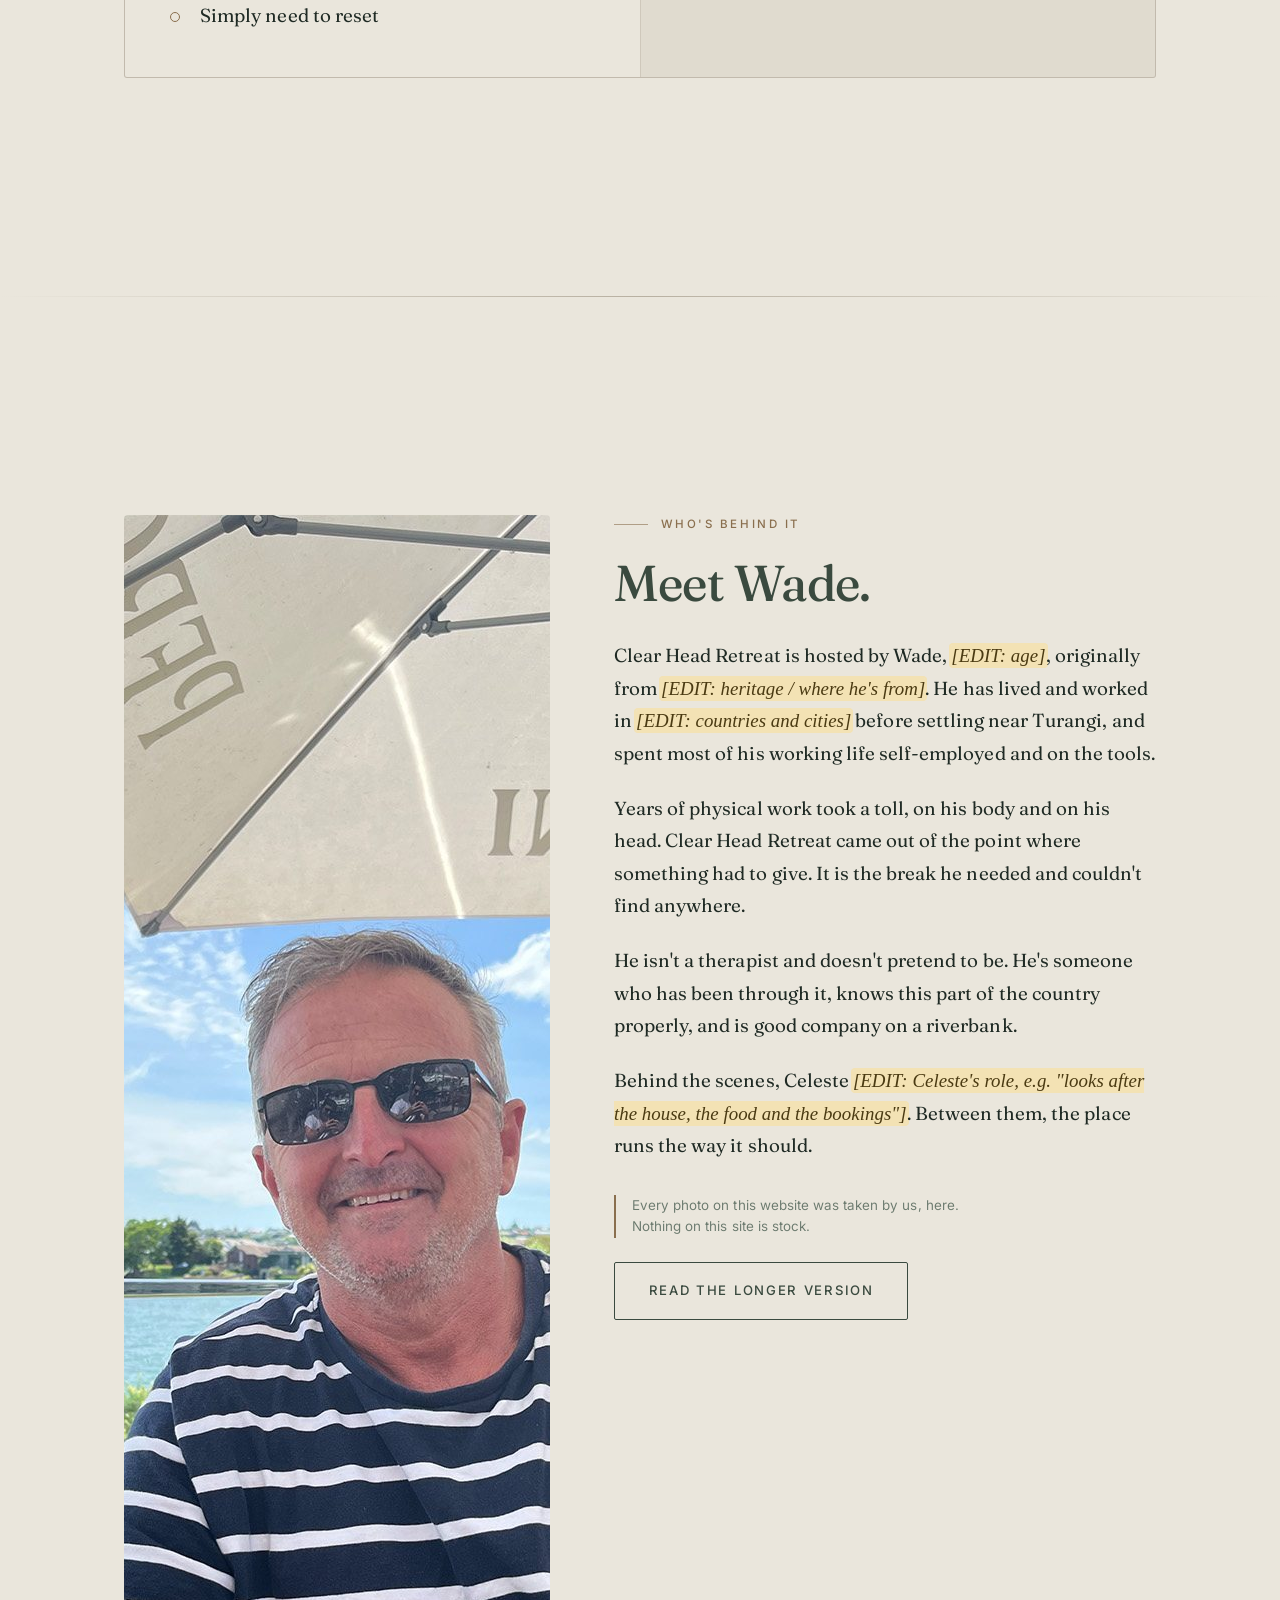
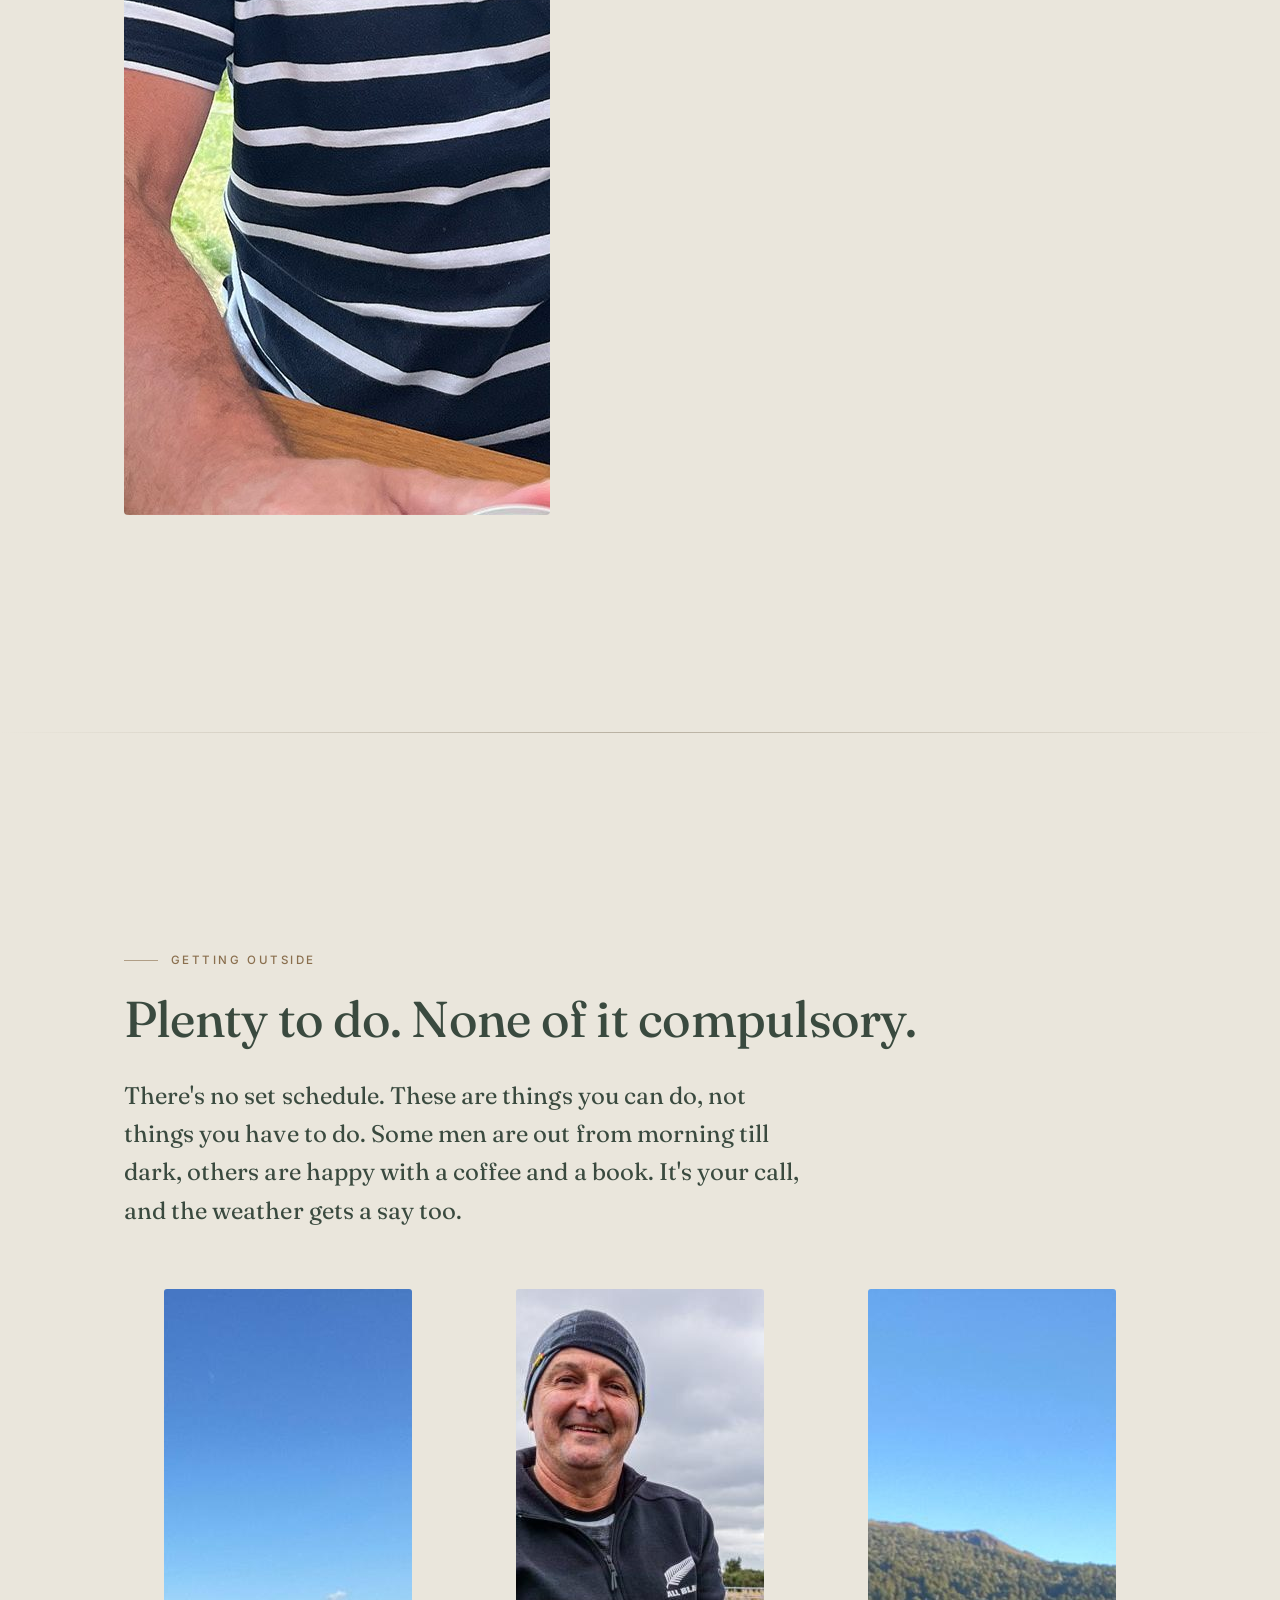
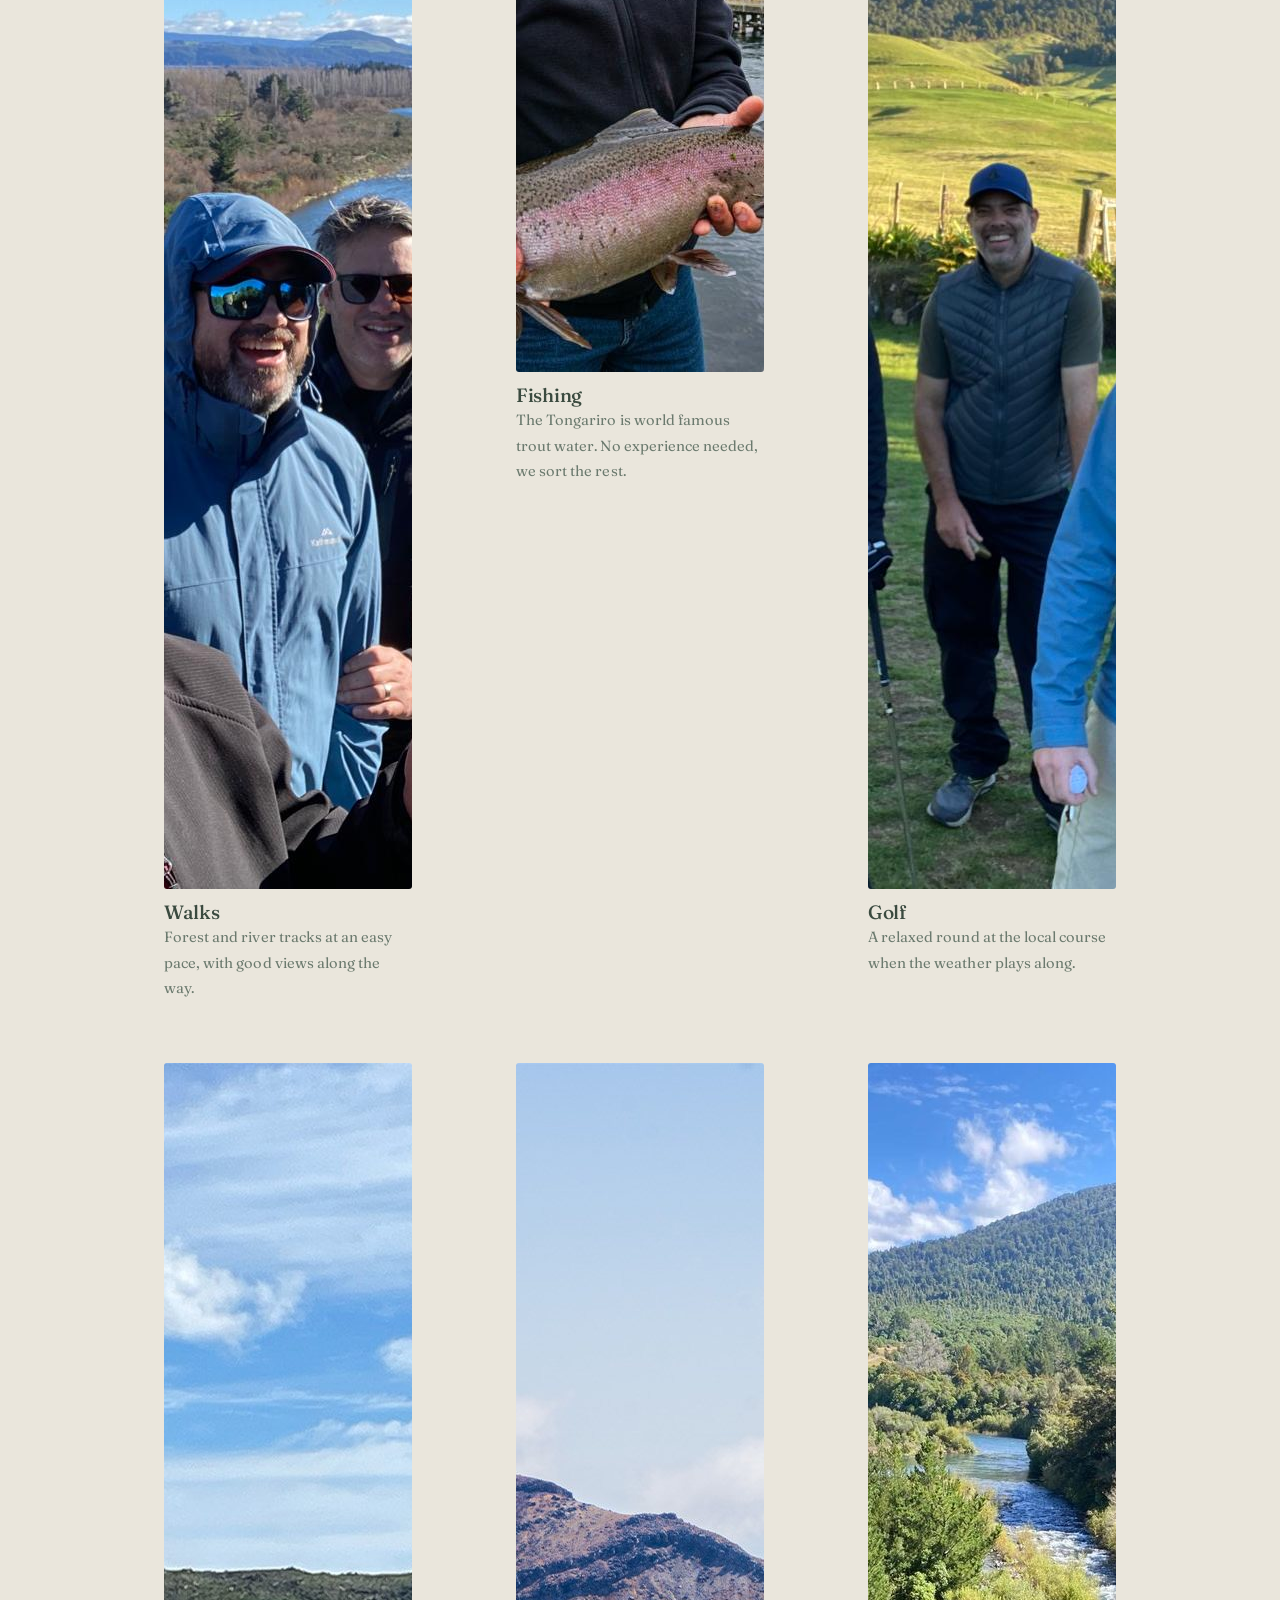
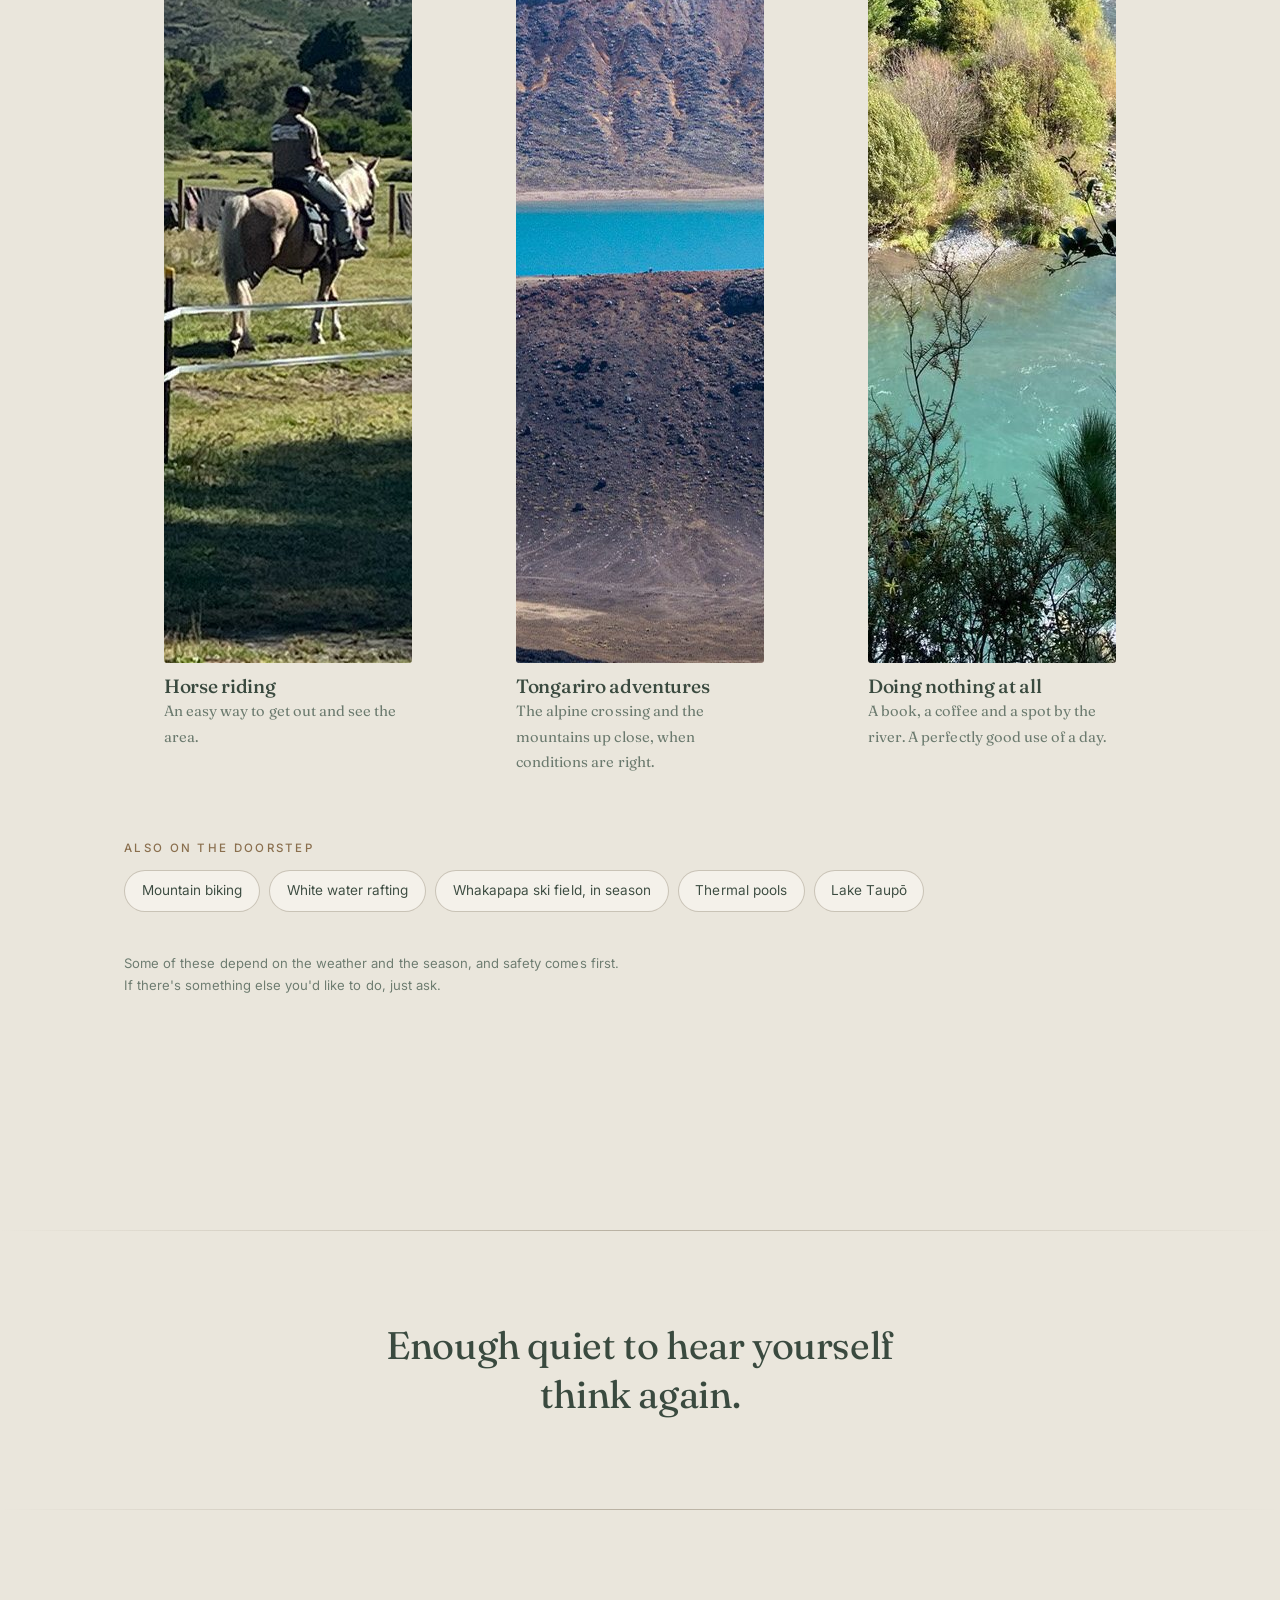
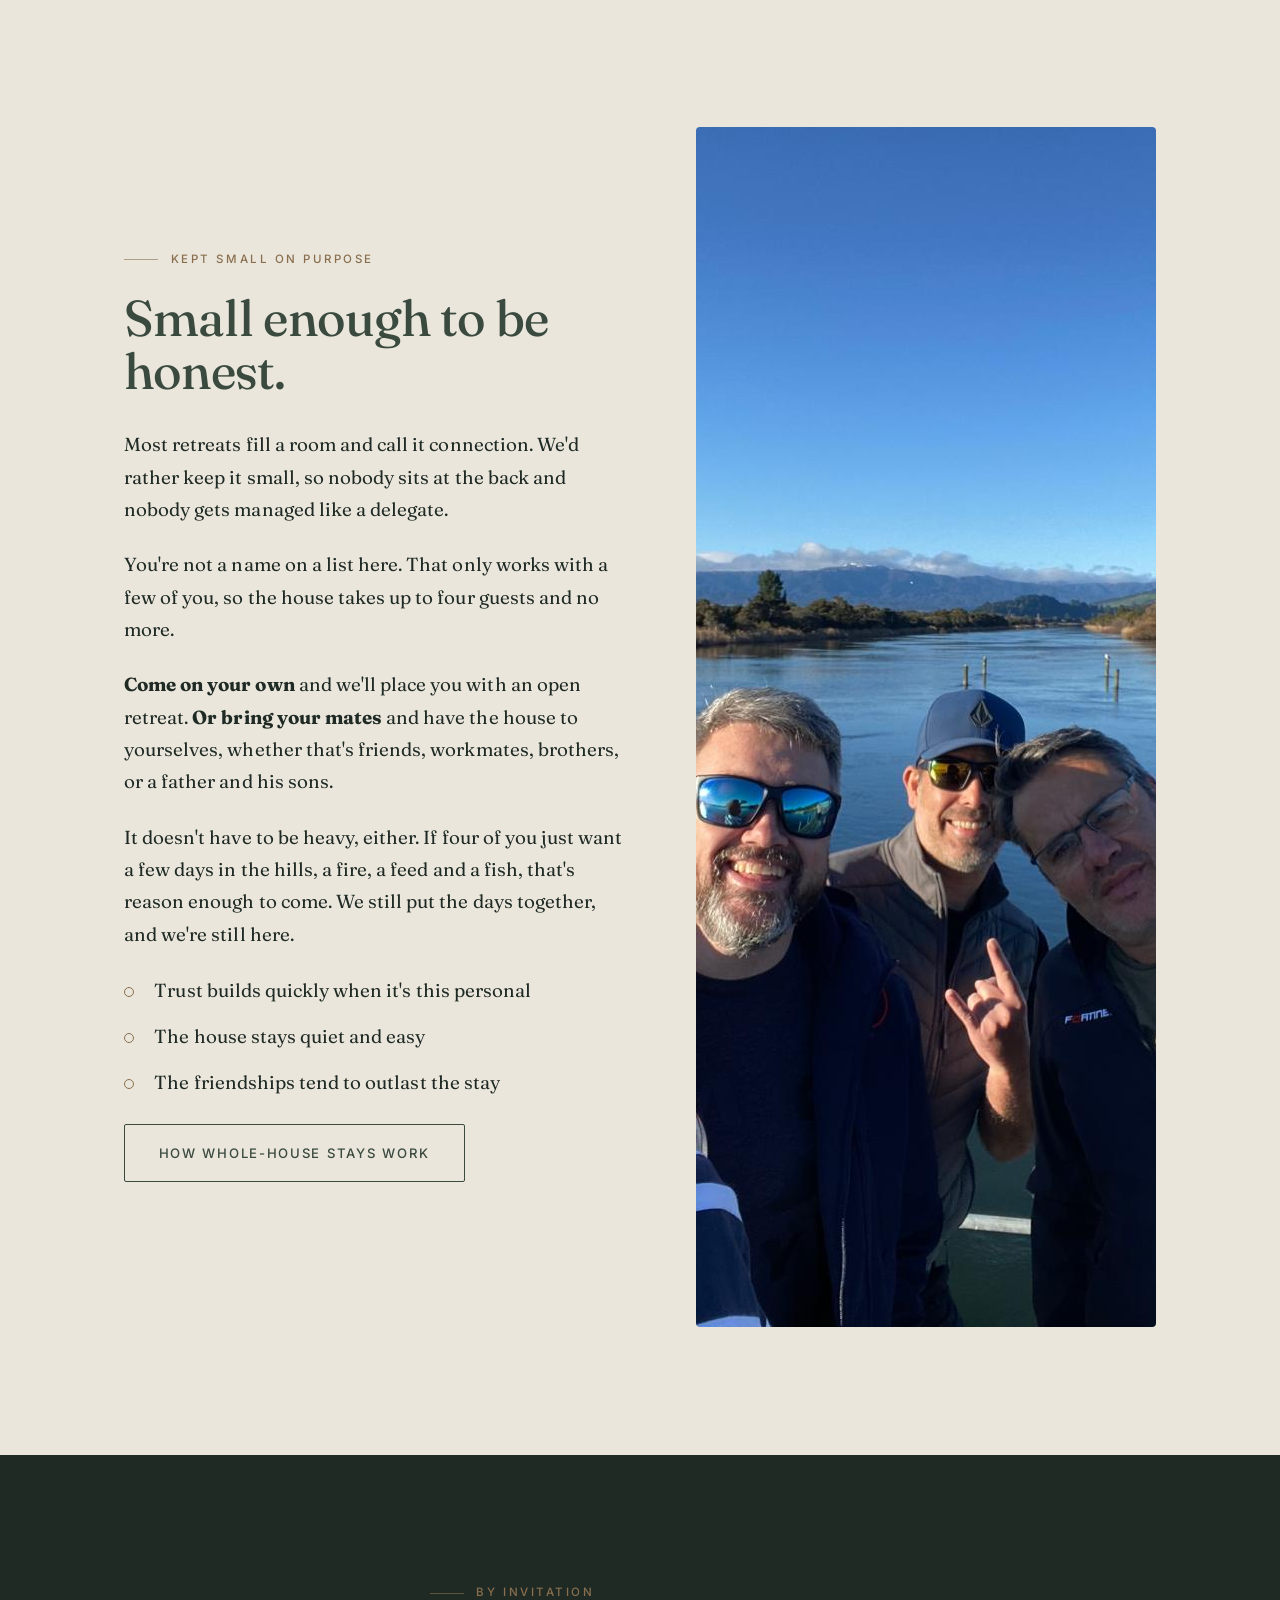
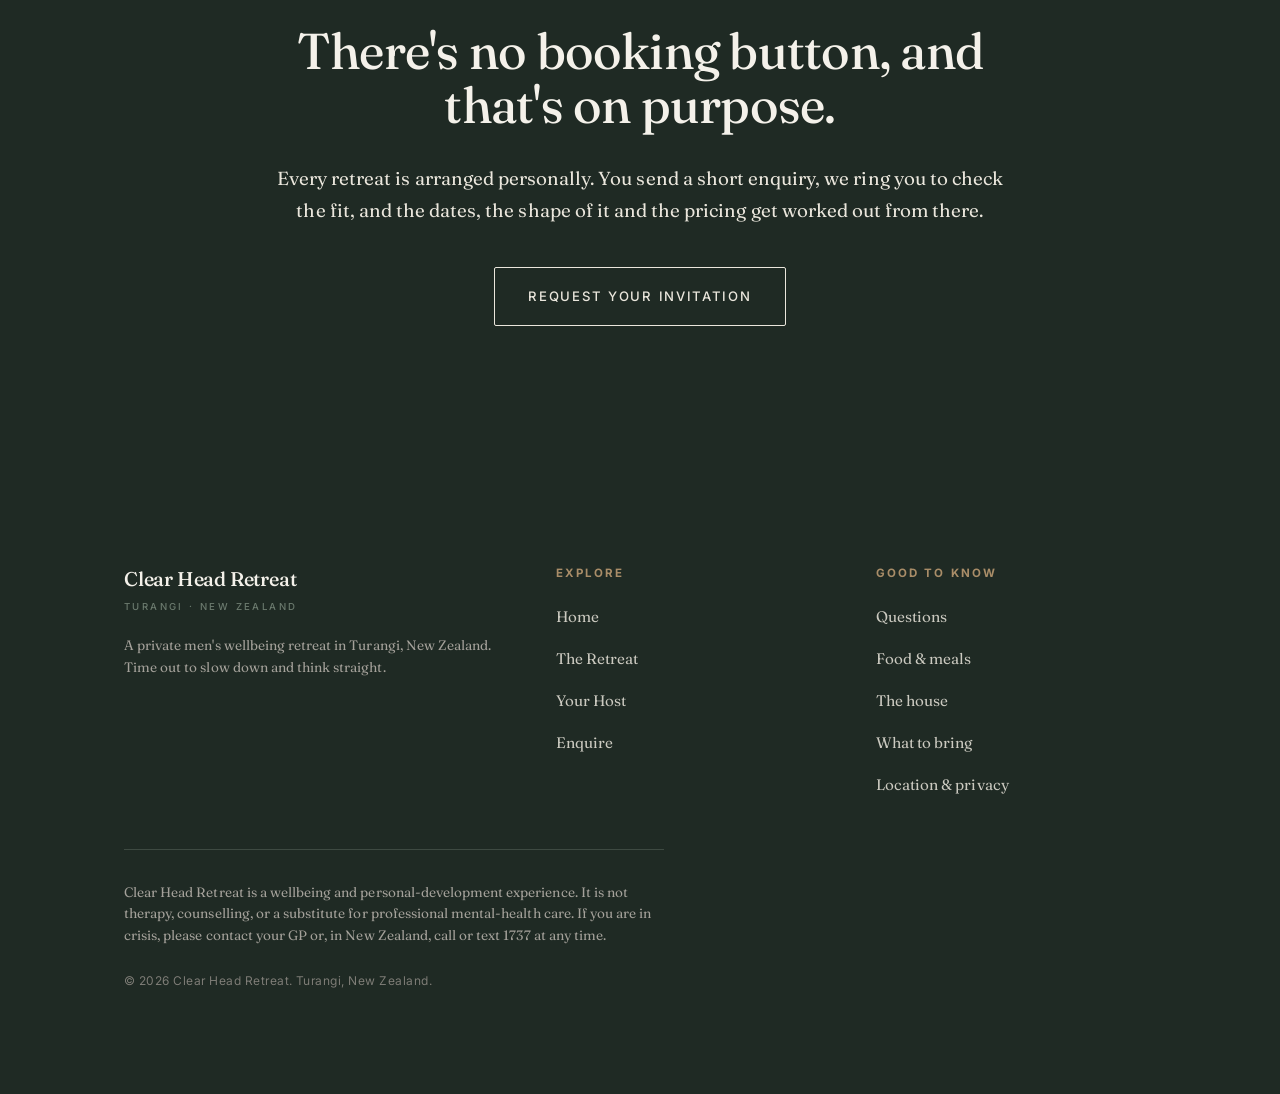
==== commit c6417711: "Add files via upload" ====
--- a/index.html
+++ b/index.html
@@ -3,30 +3,81 @@
 <head>
 <meta charset="UTF-8">
 <meta name="viewport" content="width=device-width, initial-scale=1">
-<title>Clear Head Retreat | A private men's reset in Turangi, New Zealand</title>
-<meta name="description" content="A private men's wellbeing retreat in Turangi, New Zealand. Get outside, slow down and think straight. Every retreat built around the people coming. Facilitated, not therapy. Enquiry only.">
+<title>Men's Wellbeing Retreat NZ | Clear Head Retreat, Turangi</title>
+<meta name="description" content="A private men's wellbeing retreat in Turangi, New Zealand. A small group, time outdoors, good food and room to think. Hosted, not therapy. By enquiry only.">
 <meta name="theme-color" content="#3a4a3f">
+<meta name="robots" content="index, follow, max-image-preview:large, max-snippet:-1">
+<meta name="author" content="Clear Head Retreat">
 <link rel="canonical" href="https://clearheadretreat.com/">
+
 <!-- Open Graph -->
 <meta property="og:type" content="website">
-<meta property="og:title" content="Clear Head Retreat | A private men's reset in Turangi">
-<meta property="og:description" content="Time out in Turangi to slow down, get outside and think straight. A quiet, private, facilitated retreat kept small.">
-<meta property="og:image" content="https://clearheadretreat.com/images/Hero.JPG">
+<meta property="og:site_name" content="Clear Head Retreat">
+<meta property="og:locale" content="en_NZ">
+<meta property="og:url" content="https://clearheadretreat.com/">
+<meta property="og:title" content="Men's Wellbeing Retreat NZ | Clear Head Retreat, Turangi">
+<meta property="og:description" content="Time out in Turangi to slow down, get outside and think straight. A private, hosted retreat kept deliberately small.">
+<meta property="og:image" content="https://clearheadretreat.com/images/og-cover.jpg">
+<meta property="og:image:width" content="1200">
+<meta property="og:image:height" content="630">
+<meta property="og:image:alt" content="The Blue Lake on the Tongariro Alpine Crossing, near Turangi, New Zealand">
+<!-- Twitter -->
+<meta name="twitter:card" content="summary_large_image">
+<meta name="twitter:title" content="Men's Wellbeing Retreat NZ | Clear Head Retreat, Turangi">
+<meta name="twitter:description" content="Time out in Turangi to slow down, get outside and think straight. A private, hosted retreat kept deliberately small.">
+<meta name="twitter:image" content="https://clearheadretreat.com/images/og-cover.jpg">
+<meta name="twitter:image:alt" content="The Blue Lake on the Tongariro Alpine Crossing, near Turangi, New Zealand">
+
 <link rel="icon" href="images/favicon.svg" type="image/svg+xml">
 <!-- Fonts -->
 <link rel="preconnect" href="https://fonts.googleapis.com">
 <link rel="preconnect" href="https://fonts.gstatic.com" crossorigin>
 <link href="https://fonts.googleapis.com/css2?family=Fraunces:opsz,wght@9..144,340;9..144,420;9..144,460;9..144,500&family=Inter:wght@400;500&display=swap" rel="stylesheet">
+<link rel="preload" as="image" href="images/Hero.JPG" fetchpriority="high">
 <link rel="stylesheet" href="css/style.css">
+
 <script type="application/ld+json">
 {
   "@context": "https://schema.org",
-  "@type": "LodgingBusiness",
-  "name": "Clear Head Retreat",
-  "description": "A private men's wellbeing retreat in Turangi, New Zealand. Kept small, outdoors and facilitated, and built around the people coming.",
-  "address": { "@type": "PostalAddress", "addressLocality": "Turangi", "addressRegion": "Manawatu-Whanganui", "addressCountry": "NZ" },
-  "areaServed": "New Zealand",
-  "url": "https://clearheadretreat.com/"
+  "@graph": [
+    {
+      "@type": "WebSite",
+      "@id": "https://clearheadretreat.com/#website",
+      "url": "https://clearheadretreat.com/",
+      "name": "Clear Head Retreat",
+      "inLanguage": "en-NZ",
+      "publisher": { "@id": "https://clearheadretreat.com/#business" }
+    },
+    {
+      "@type": ["LodgingBusiness", "HealthAndBeautyBusiness"],
+      "@id": "https://clearheadretreat.com/#business",
+      "name": "Clear Head Retreat",
+      "description": "A private men's wellbeing retreat in Turangi, New Zealand. Kept small, outdoors and hosted, and built around the people coming.",
+      "url": "https://clearheadretreat.com/",
+      "image": "https://clearheadretreat.com/images/og-cover.jpg",
+      "logo": "https://clearheadretreat.com/images/favicon.svg",
+      "address": {
+        "@type": "PostalAddress",
+        "addressLocality": "Turangi",
+        "addressRegion": "Waikato",
+        "addressCountry": "NZ"
+      },
+      "geo": { "@type": "GeoCoordinates", "latitude": -38.9886, "longitude": 175.8081 },
+      "areaServed": [
+        { "@type": "Country", "name": "New Zealand" },
+        { "@type": "Country", "name": "Australia" }
+      ],
+      "knowsAbout": ["Men's wellbeing", "Burnout recovery", "Outdoor retreats", "Trout fishing", "Tongariro National Park"],
+      "amenityFeature": [
+        { "@type": "LocationFeatureSpecification", "name": "Private whole-house stays", "value": true },
+        { "@type": "LocationFeatureSpecification", "name": "All meals prepared on site", "value": true },
+        { "@type": "LocationFeatureSpecification", "name": "Hosted outdoor activities", "value": true }
+      ],
+      "maximumAttendeeCapacity": 4,
+      "audience": { "@type": "Audience", "audienceType": "Men" },
+      "availableLanguage": "en"
+    }
+  ]
 }
 </script>
 </head>
@@ -65,11 +116,12 @@
         <dl class="hero-meta hero-meta--inline">
           <div><dt>Format</dt><dd>Built around you</dd></div>
           <div><dt>Setting</dt><dd>A private home</dd></div>
+          <div><dt>Group</dt><dd>Up to four guests</dd></div>
           <div><dt>Nearby</dt><dd>Lake, tracks and mountains</dd></div>
         </dl>
       </div>
       <div>
-        <img src="images/Hero.JPG" alt="A boardwalk track through the tussock near Turangi" class="hero-img">
+        <img src="images/Hero.JPG" width="1200" height="1600" alt="A boardwalk track winding through tussock at dusk in Tongariro National Park, near Turangi" class="hero-img" fetchpriority="high">
       </div>
     </div>
   </section>
@@ -83,8 +135,8 @@
       </div>
       <div>
         <p class="lead" style="max-width:none">Clear Head Retreat is a private stay at a quiet home in Turangi.</p>
-        <p style="max-width:none">Time outside, decent food, and room to think. There's someone running it and it has a shape, but it isn't therapy and it isn't counselling. It's the sort of break most men keep putting off.</p>
-        <p style="max-width:none">No two run the same. The dates, the length and the pace get set around whoever is coming.</p>
+        <p style="max-width:none">Time outside, decent food, and room to think. Someone runs it and it has a shape, but it isn't therapy and it isn't counselling. It's the sort of break most men keep putting off.</p>
+        <p style="max-width:none">No two retreats run the same. We set the dates, the length and the pace around whoever is coming.</p>
       </div>
     </div>
   </section>
@@ -103,7 +155,8 @@
             <li>Value your privacy</li>
             <li>Like being outdoors</li>
             <li>Want direction, without sitting in a therapy room</li>
-            <li>Just need to reset</li>
+            <li>Just want a few days in the hills with good mates</li>
+            <li>Simply need to reset</li>
           </ul>
         </div>
         <div class="not">
@@ -119,6 +172,29 @@
     </div>
   </section>
 
+  <hr class="riverline">
+
+  <!-- YOUR HOST — short version. Full story lives on your-host.html -->
+  <section class="section" aria-labelledby="host">
+    <div class="wrap split split--img-left reveal" style="align-items:start">
+      <div>
+        <img src="images/Host.jpg" width="1200" height="1600" alt="Wade, host of Clear Head Retreat, by the water in Turangi, New Zealand" class="hero-img" loading="lazy" decoding="async">
+      </div>
+      <div>
+        <p class="eyebrow">Who's behind it</p>
+        <h2 id="host">Meet Wade.</h2>
+        <p>Clear Head Retreat is hosted by Wade, <span class="tofill">[EDIT: age]</span>, originally from <span class="tofill">[EDIT: heritage / where he's from]</span>. He has lived and worked in <span class="tofill">[EDIT: countries and cities]</span> before settling near Turangi, and spent most of his working life self-employed and on the tools.</p>
+        <p>Years of physical work took a toll, on his body and on his head. Clear Head Retreat came out of the point where something had to give. It is the break he needed and couldn't find anywhere.</p>
+        <p>He isn't a therapist and doesn't pretend to be. He's someone who has been through it, knows this part of the country properly, and is good company on a riverbank.</p>
+        <p>Behind the scenes, Celeste <span class="tofill">[EDIT: Celeste's role, e.g. "looks after the house, the food and the bookings"]</span>. Between them, the place runs the way it should.</p>
+        <p class="trust">Every photo on this website was taken by us, here. Nothing on this site is stock.</p>
+        <p class="mt-sm"><a class="btn" href="your-host.html">Read the longer version</a></p>
+      </div>
+    </div>
+  </section>
+
+  <hr class="riverline">
+
   <!-- ACTIVITIES -->
   <section class="section" aria-labelledby="acts">
     <div class="wrap reveal">
@@ -127,50 +203,39 @@
       <p class="lead" style="max-width:46ch">There's no set schedule. These are things you can do, not things you have to do. Some men are out from morning till dark, others are happy with a coffee and a book. It's your call, and the weather gets a say too.</p>
       <div class="activities mt-md">
         <figure class="activity">
-          <img src="images/walk-river.jpg" alt="Walking above the Tongariro River" loading="lazy">
+          <img src="images/walk-river.jpg" width="1600" height="1200" alt="Walking a track above the Tongariro River near Turangi" loading="lazy" decoding="async">
           <figcaption><h3>Walks</h3><p>Forest and river tracks at an easy pace, with good views along the way.</p></figcaption>
         </figure>
         <figure class="activity">
-          <img src="images/Fishing.JPG" alt="Fishing on the Tongariro River" loading="lazy">
-          <figcaption><h3>Fishing</h3><p>The Tongariro is world famous trout water. No experience needed. I sort the rest.</p></figcaption>
-        </figure>
-        <figure class="activity">
-          <img src="images/golf.jpg" alt="A round at the local course" loading="lazy">
+          <img src="images/Fishing.JPG" width="1024" height="683" alt="Fly fishing for trout on the Tongariro River at Turangi" loading="lazy" decoding="async">
+          <figcaption><h3>Fishing</h3><p>The Tongariro is world famous trout water. No experience needed, we sort the rest.</p></figcaption>
+        </figure>
+        <figure class="activity">
+          <img src="images/golf.jpg" width="1600" height="1200" alt="The golf course at Turangi with the ranges behind it" loading="lazy" decoding="async">
           <figcaption><h3>Golf</h3><p>A relaxed round at the local course when the weather plays along.</p></figcaption>
         </figure>
         <figure class="activity">
-          <div class="ph ph-wide">Photo coming</div>
-          <figcaption><h3>Mountain biking</h3><p>Trails for every level, from cruisy to proper fun.</p></figcaption>
-        </figure>
-        <figure class="activity">
-          <img src="images/Horse.jpg" alt="Horse riding near Turangi" loading="lazy">
+          <img src="images/Horse.jpg" width="1600" height="1200" alt="Horse riding through open country near Turangi" loading="lazy" decoding="async">
           <figcaption><h3>Horse riding</h3><p>An easy way to get out and see the area.</p></figcaption>
         </figure>
         <figure class="activity">
-          <img src="images/Tongariro.jpg" alt="The Tongariro alpine landscape" loading="lazy">
+          <img src="images/Tongariro.jpg" width="1600" height="1200" alt="The Blue Lake and volcanic craters on the Tongariro Alpine Crossing" loading="lazy" decoding="async">
           <figcaption><h3>Tongariro adventures</h3><p>The alpine crossing and the mountains up close, when conditions are right.</p></figcaption>
         </figure>
         <figure class="activity">
-          <div class="ph ph-wide">Photo coming</div>
-          <figcaption><h3>Helicopter over the mountains</h3><p>A private flight over the volcanic peaks, the kind of thing you never forget.</p></figcaption>
-        </figure>
-        <figure class="activity">
-          <div class="ph ph-wide">Photo coming</div>
-          <figcaption><h3>White water rafting</h3><p>Cold water and a lot of laughing, on the rivers nearby.</p></figcaption>
-        </figure>
-        <figure class="activity">
-          <div class="ph ph-wide">Photo coming</div>
-          <figcaption><h3>Jet boating</h3><p>Fast, loud and good fun on the water when you fancy a bit of adrenaline.</p></figcaption>
-        </figure>
-        <figure class="activity">
-          <div class="ph ph-wide">Photo coming</div>
-          <figcaption><h3>Whakapapa ski field</h3><p>Snow on the mountain in season, a short drive from the door.</p></figcaption>
-        </figure>
-        <figure class="activity">
-          <div class="ph ph-wide">Photo coming</div>
-          <figcaption><h3>Thermal pools</h3><p>Warm natural water to soak in and let the day slow right down.</p></figcaption>
-        </figure>
-      </div>
+          <img src="images/River.JPG" width="900" height="1200" alt="A quiet bend on the Tongariro River below native bush" loading="lazy" decoding="async">
+          <figcaption><h3>Doing nothing at all</h3><p>A book, a coffee and a spot by the river. A perfectly good use of a day.</p></figcaption>
+        </figure>
+      </div>
+
+      <h3 class="also-h">Also on the doorstep</h3>
+      <ul class="also">
+        <li>Mountain biking</li>
+        <li>White water rafting</li>
+        <li>Whakapapa ski field, in season</li>
+        <li>Thermal pools</li>
+        <li>Lake Taupō</li>
+      </ul>
       <p class="form-note mt-md">Some of these depend on the weather and the season, and safety comes first. If there's something else you'd like to do, just ask.</p>
     </div>
   </section>
@@ -178,30 +243,31 @@
   <hr class="riverline">
 
   <!-- PULL QUOTE -->
-  <section class="wrap reveal" aria-hidden="false">
+  <section class="wrap reveal">
     <p class="pull">Enough quiet to hear yourself think again.</p>
   </section>
 
   <hr class="riverline">
 
-  <!-- WHY SMALL -->
+  <!-- WHY SMALL / WHOLE-HOUSE GROUPS -->
   <section class="section" aria-labelledby="three">
     <div class="wrap split split--flip reveal">
       <div>
-        <!-- REPLACE: two or three chairs by a fire / table set for a shared meal. 3:4 portrait. -->
-        <img src="images/Fire.jpg" alt="Around the fire at the retreat" class="ph-tall-img" loading="lazy">
+        <img src="images/wharf.jpg" width="1600" height="1200" alt="Four men on the wharf at the Tongariro river mouth on Lake Taupo" class="ph-wide-img" loading="lazy" decoding="async">
       </div>
       <div>
         <p class="eyebrow">Kept small on purpose</p>
-        <h2>Small enough to be honest.</h2>
-        <p>Most retreats fill a room and call it connection. I'd rather keep it small, so nobody sits at the back and nobody gets managed like a delegate.</p>
-        <p>You're not a name on a list here. I get to know you properly, and that only works with a few of you.</p>
-        <p>Come on your own and I'll place you with an open retreat. Or bring two others you already know and have the house to yourselves, whether that's friends, workmates or family.</p>
+        <h2 id="three">Small enough to be honest.</h2>
+        <p>Most retreats fill a room and call it connection. We'd rather keep it small, so nobody sits at the back and nobody gets managed like a delegate.</p>
+        <p>You're not a name on a list here. That only works with a few of you, so the house takes up to four guests and no more.</p>
+        <p><strong>Come on your own</strong> and we'll place you with an open retreat. <strong>Or bring your mates</strong> and have the house to yourselves, whether that's friends, workmates, brothers, or a father and his sons.</p>
+        <p>It doesn't have to be heavy, either. If four of you just want a few days in the hills, a fire, a feed and a fish, that's reason enough to come. We still put the days together, and we're still here.</p>
         <ul class="ticks mt-sm">
           <li>Trust builds quickly when it's this personal</li>
           <li>The house stays quiet and easy</li>
           <li>The friendships tend to outlast the stay</li>
         </ul>
+        <p class="mt-sm"><a class="btn" href="the-retreat.html#faq">How whole-house stays work</a></p>
       </div>
     </div>
   </section>
@@ -211,7 +277,7 @@
     <div class="wrap narrow center reveal">
       <p class="eyebrow" style="justify-content:center">By invitation</p>
       <h2 id="cta">There's no booking button, and that's on purpose.</h2>
-      <p style="margin-inline:auto">Every retreat is arranged personally. You send a short enquiry, I ring you to check the fit, and the dates, the shape of it and the pricing get worked out from there.</p>
+      <p style="margin-inline:auto">Every retreat is arranged personally. You send a short enquiry, we ring you to check the fit, and the dates, the shape of it and the pricing get worked out from there.</p>
       <p class="mt-md"><a class="btn btn--light" href="enquire.html">Request your invitation</a></p>
     </div>
   </section>
@@ -239,6 +305,8 @@
         <h4>Good to know</h4>
         <ul>
           <li><a href="the-retreat.html#faq">Questions</a></li>
+          <li><a href="the-retreat.html#food">Food &amp; meals</a></li>
+          <li><a href="the-retreat.html#stay">The house</a></li>
           <li><a href="the-retreat.html#bring">What to bring</a></li>
           <li><a href="the-retreat.html#location">Location &amp; privacy</a></li>
         </ul>
--- a/css/style.css
+++ b/css/style.css
@@ -332,3 +332,82 @@
 .ph-tall-img { width: 100%; aspect-ratio: 3 / 4; object-fit: cover; border-radius: 4px; display: block; }
 /* landscape image used where a tall slot was (accommodation Home.jpg) */
 .ph-wide-img { width: 100%; aspect-ratio: 4 / 3; object-fit: cover; border-radius: 4px; display: block; }
+
+/* ============================================================
+   ADDITIONS — v4
+   ============================================================ */
+
+/* ---------- editable copy placeholders ----------
+   Deliberately loud so they cannot ship by accident.
+   To finish: replace the text AND delete the <span class="tofill"> wrapper.
+   To hide them all temporarily, set .tofill { background: none; }        */
+.tofill {
+  background: #f3e2b4;
+  color: #4a3a12;
+  box-shadow: 0 0 0 2px #f3e2b4;
+  border-radius: 2px;
+  font-style: italic;
+}
+.panel-dark .tofill, .panel-deep .tofill { color: #4a3a12; }
+
+/* ---------- house / photo gallery ---------- */
+.gallery { display: grid; gap: 1rem; grid-template-columns: 1fr; }
+@media (min-width: 620px) { .gallery { grid-template-columns: 1fr 1fr; } }
+@media (min-width: 980px) { .gallery { grid-template-columns: repeat(3, 1fr); } }
+.gallery figure { margin: 0; }
+.gallery img {
+  width: 100%; aspect-ratio: 4 / 3; object-fit: cover;
+  border-radius: 4px; display: block;
+  transition: transform .6s cubic-bezier(.22,.7,.3,1);
+}
+.gallery figure:hover img { transform: scale(1.015); }
+@media (prefers-reduced-motion: reduce) { .gallery figure:hover img { transform: none; } }
+.gallery figcaption {
+  font-family: var(--util); font-size: .8rem; letter-spacing: .01em;
+  color: var(--lichen); margin-top: .65rem;
+}
+
+/* ---------- inline "also nearby" pills ---------- */
+.also-h {
+  font-family: var(--util); font-size: .72rem; font-weight: 500;
+  letter-spacing: .2em; text-transform: uppercase; color: var(--driftwood);
+  margin: 3rem 0 1rem;
+}
+.panel-dark .also-h { color: var(--driftwood-soft); }
+.also { list-style: none; margin: 0; padding: 0; display: flex; flex-wrap: wrap; gap: .55rem; }
+.also li {
+  font-family: var(--util); font-size: .85rem; color: var(--moss);
+  background: var(--paper-white);
+  border: 1px solid color-mix(in srgb, var(--stone) 70%, transparent);
+  border-radius: 100px; padding: .5rem 1.05rem;
+}
+
+/* ---------- trust note ---------- */
+.trust {
+  font-family: var(--util); font-size: .84rem; line-height: 1.6;
+  color: var(--lichen);
+  border-left: 2px solid var(--driftwood);
+  padding-left: 1rem; margin-top: 2rem; max-width: 46ch;
+}
+
+/* ---------- inline pull quote inside prose ---------- */
+.pull-inline {
+  font-family: var(--display); font-size: clamp(1.25rem, 2.2vw, 1.7rem);
+  line-height: 1.35; color: var(--moss); font-weight: 420;
+  border-left: 2px solid var(--driftwood);
+  padding: .2rem 0 .2rem 1.4rem;
+  margin: 2.5rem 0 1.2rem; max-width: 30ch;
+}
+
+/* ---------- checkbox + label row (consent) ---------- */
+.field--check { display: flex; flex-direction: row; gap: .75rem; align-items: flex-start; }
+.field--check input { width: auto; flex: 0 0 auto; margin-top: .3rem; }
+.field--check label {
+  font-family: var(--body); font-weight: 400; letter-spacing: 0;
+  font-size: .95rem; line-height: 1.55; color: var(--lichen);
+}
+
+/* ---------- split variant: image on the left, copy gets the wider column ---------- */
+@media (min-width: 800px) {
+  .split--img-left { grid-template-columns: 0.88fr 1.12fr; }
+}
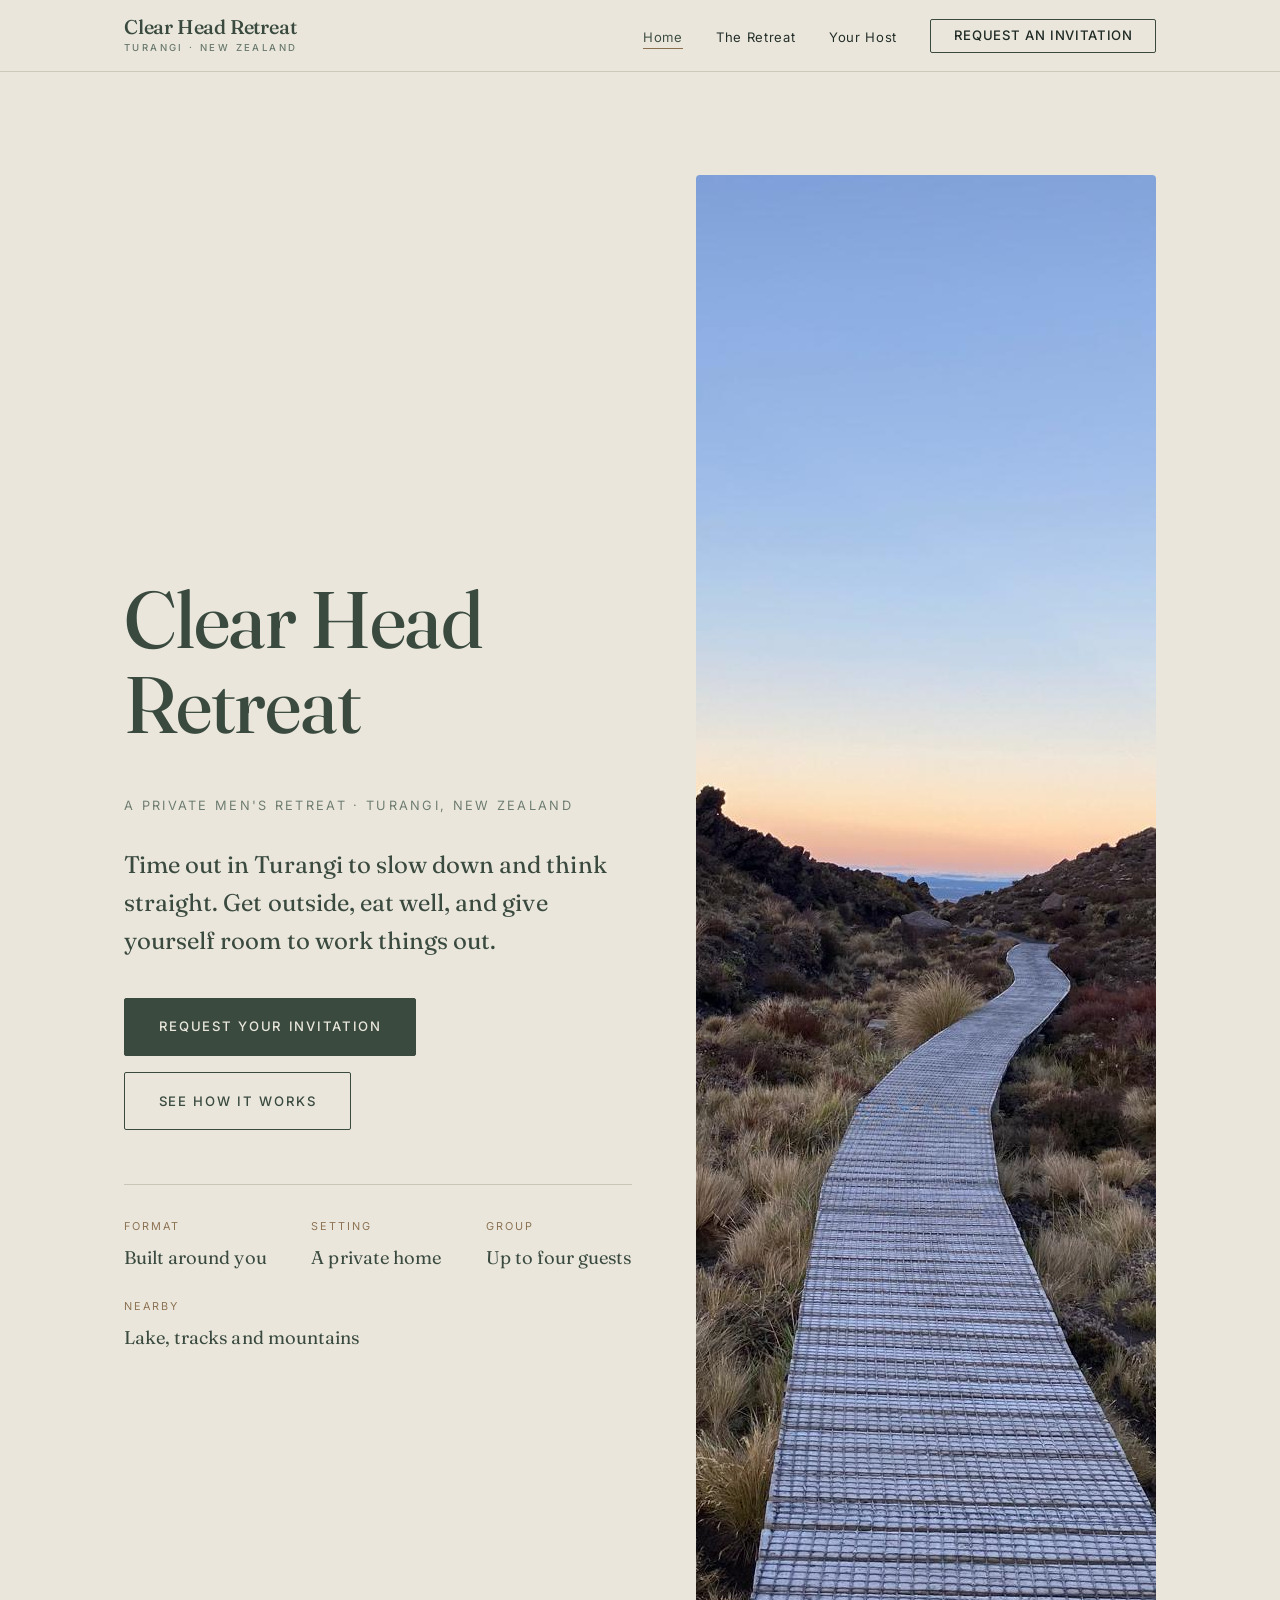
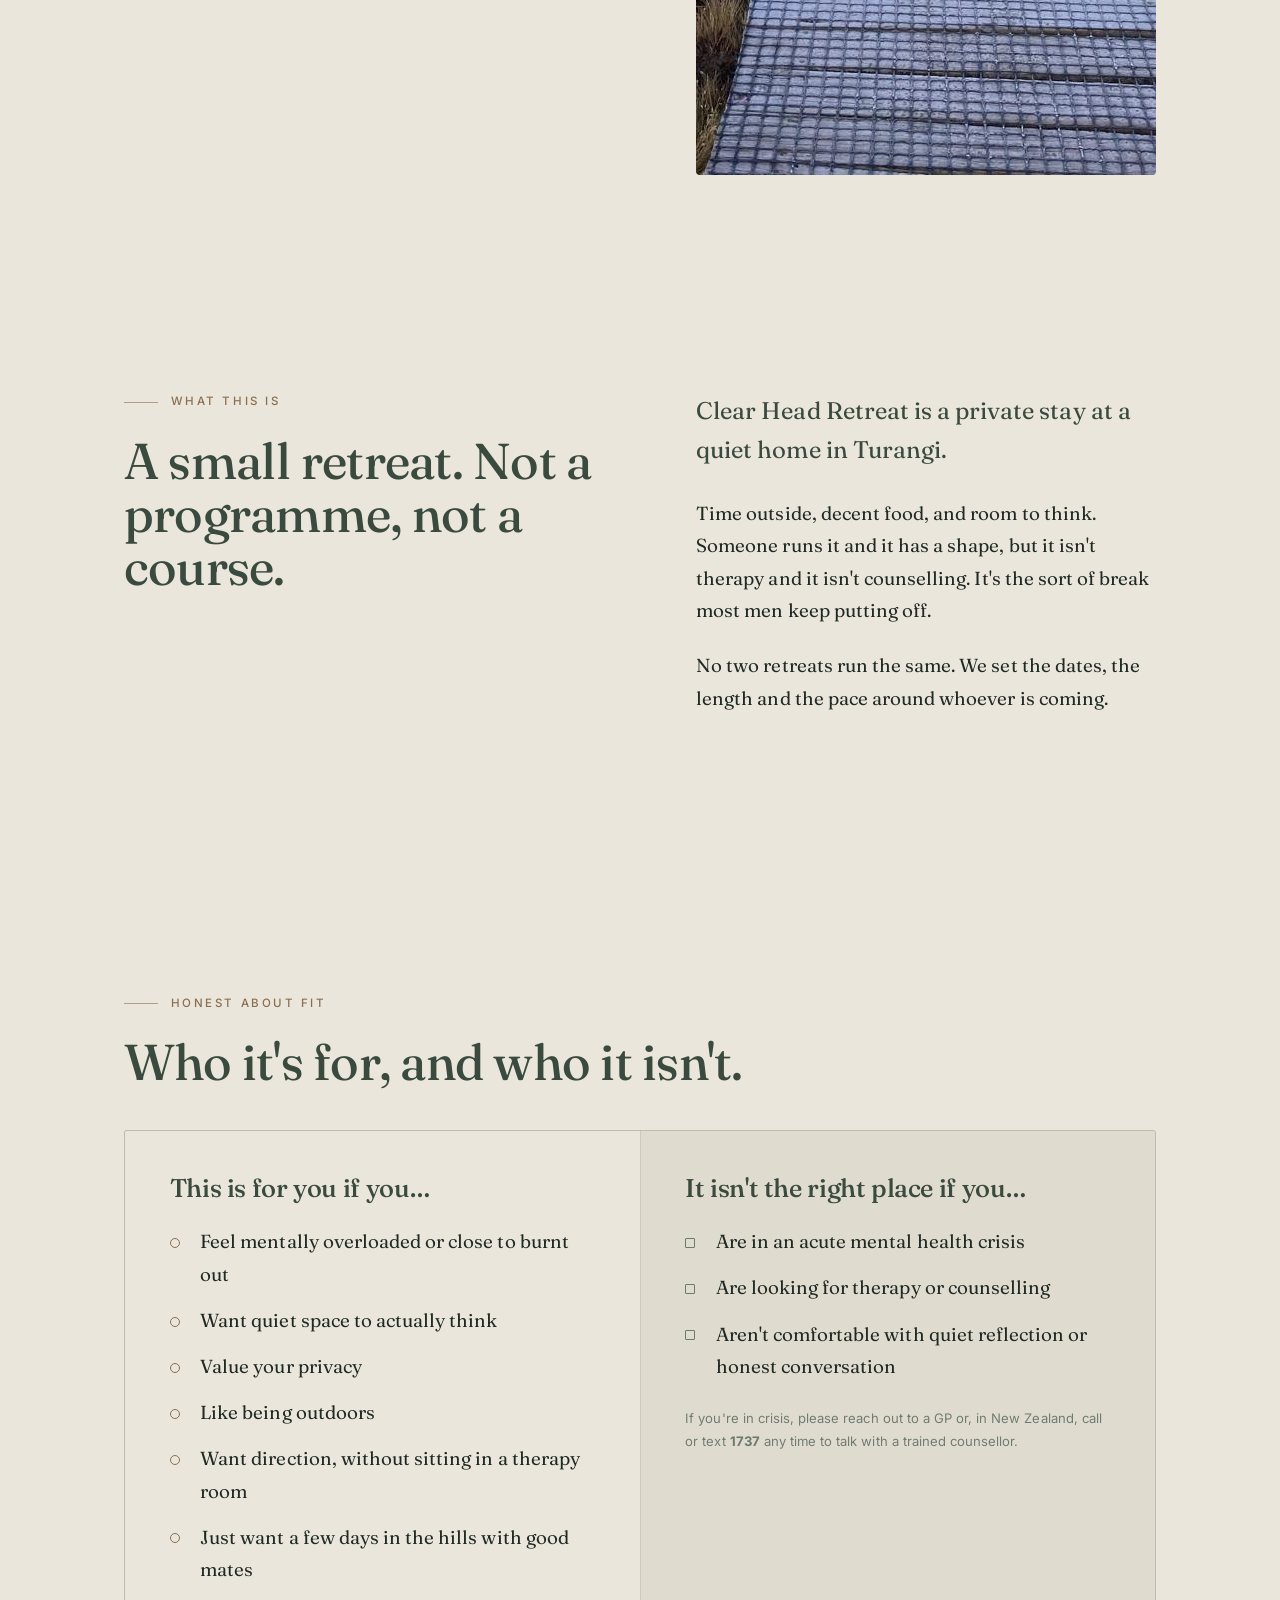
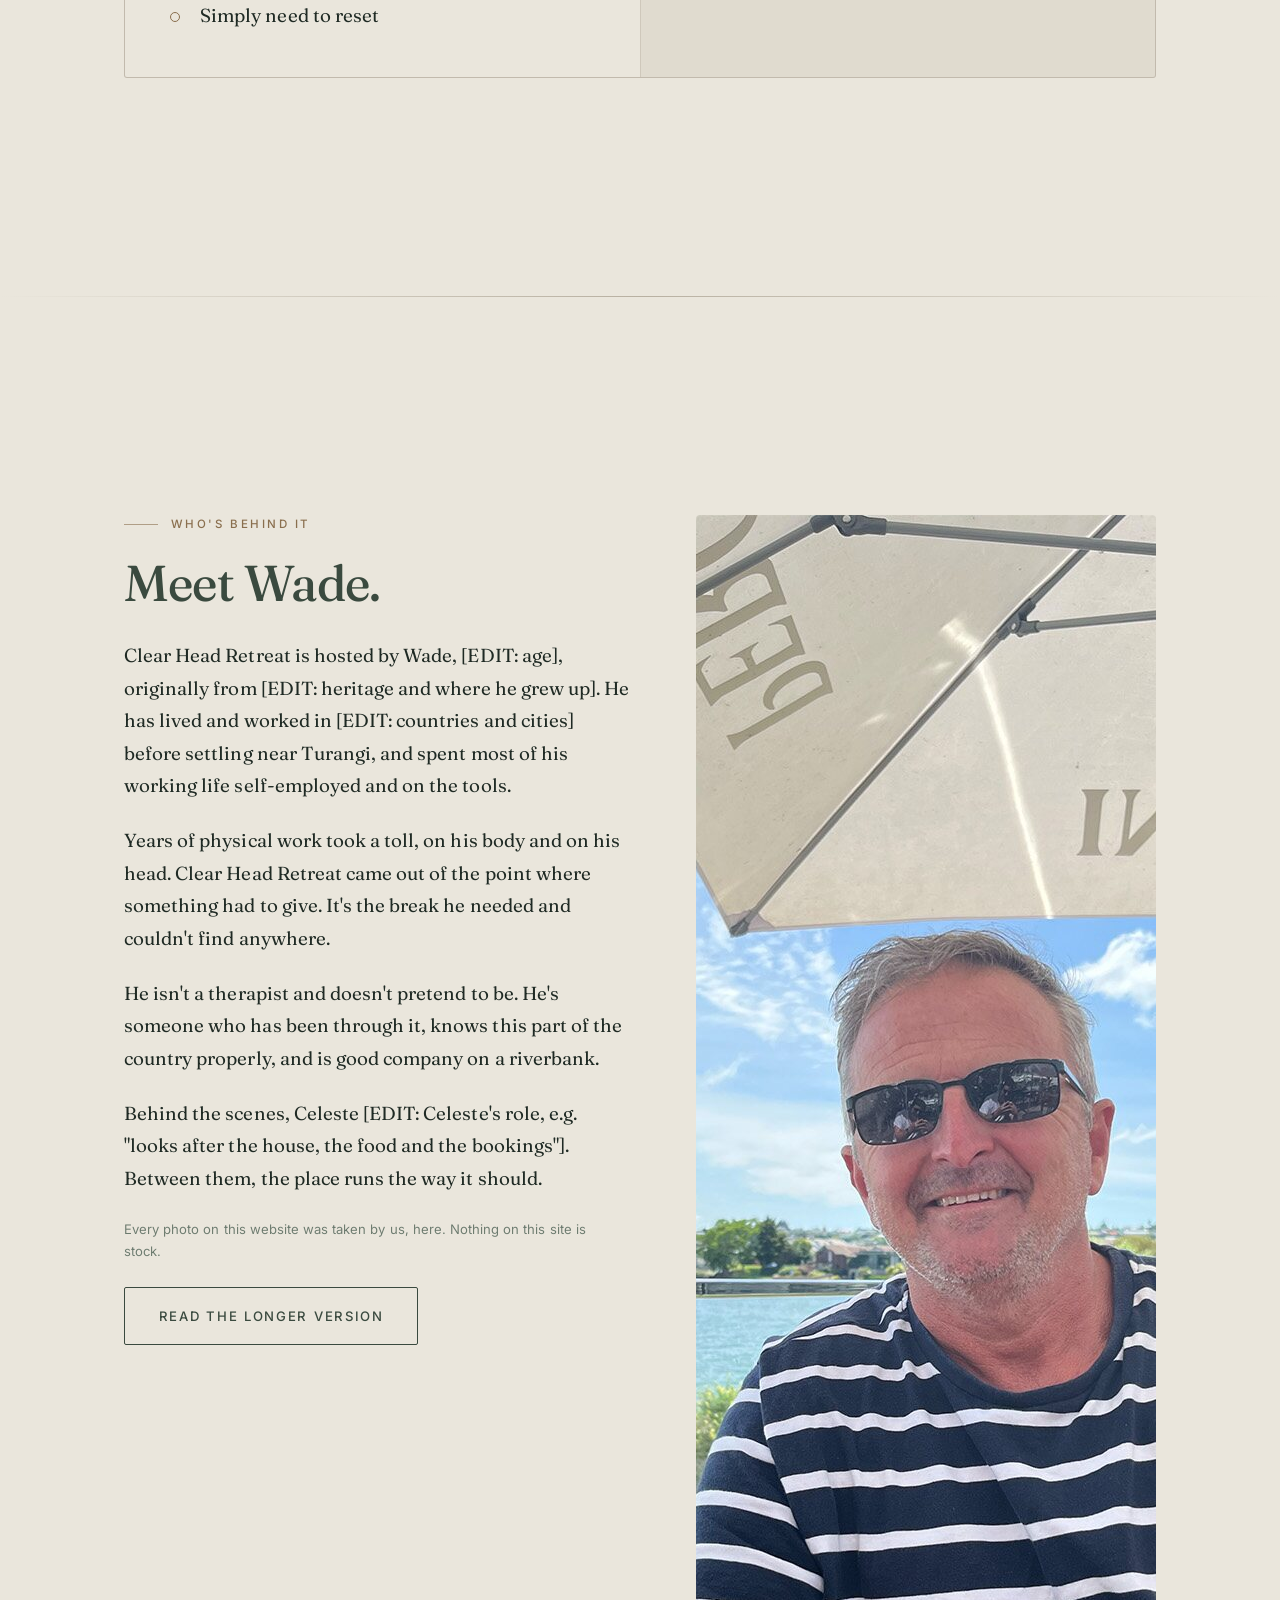
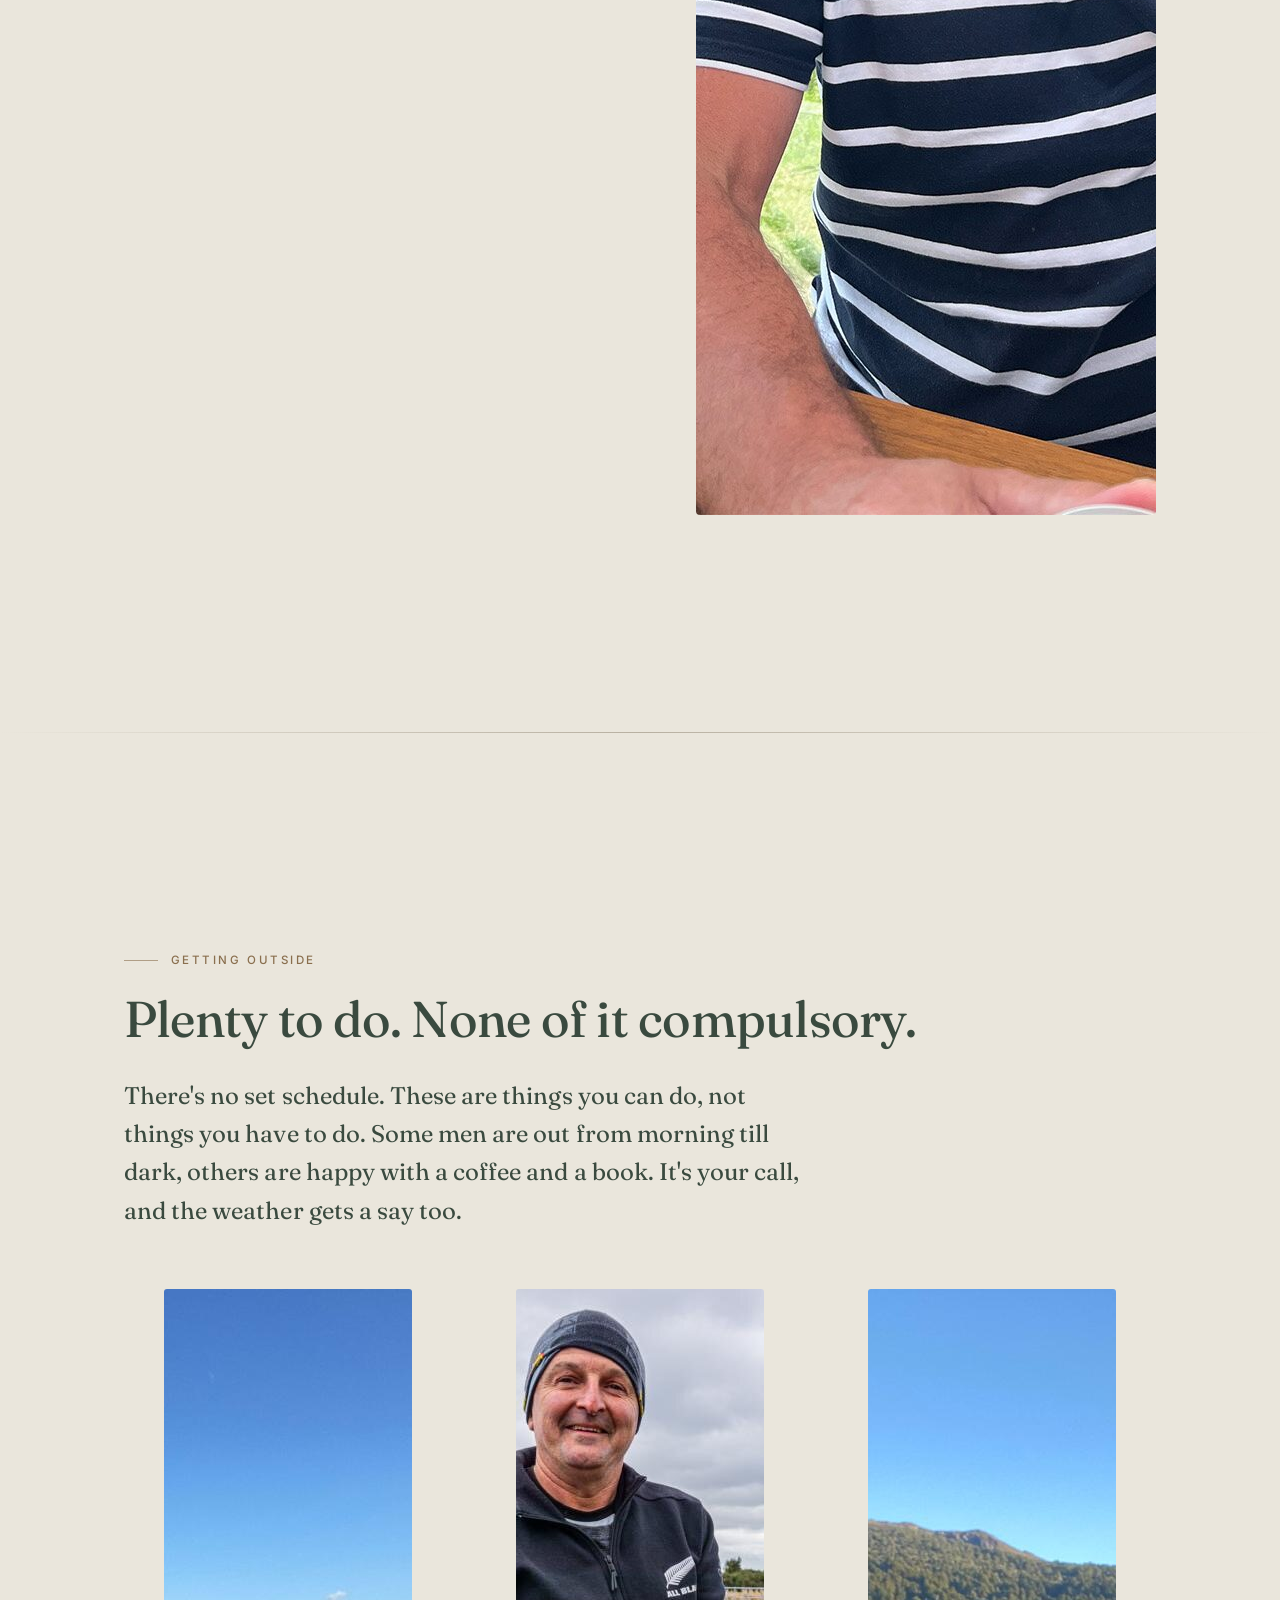
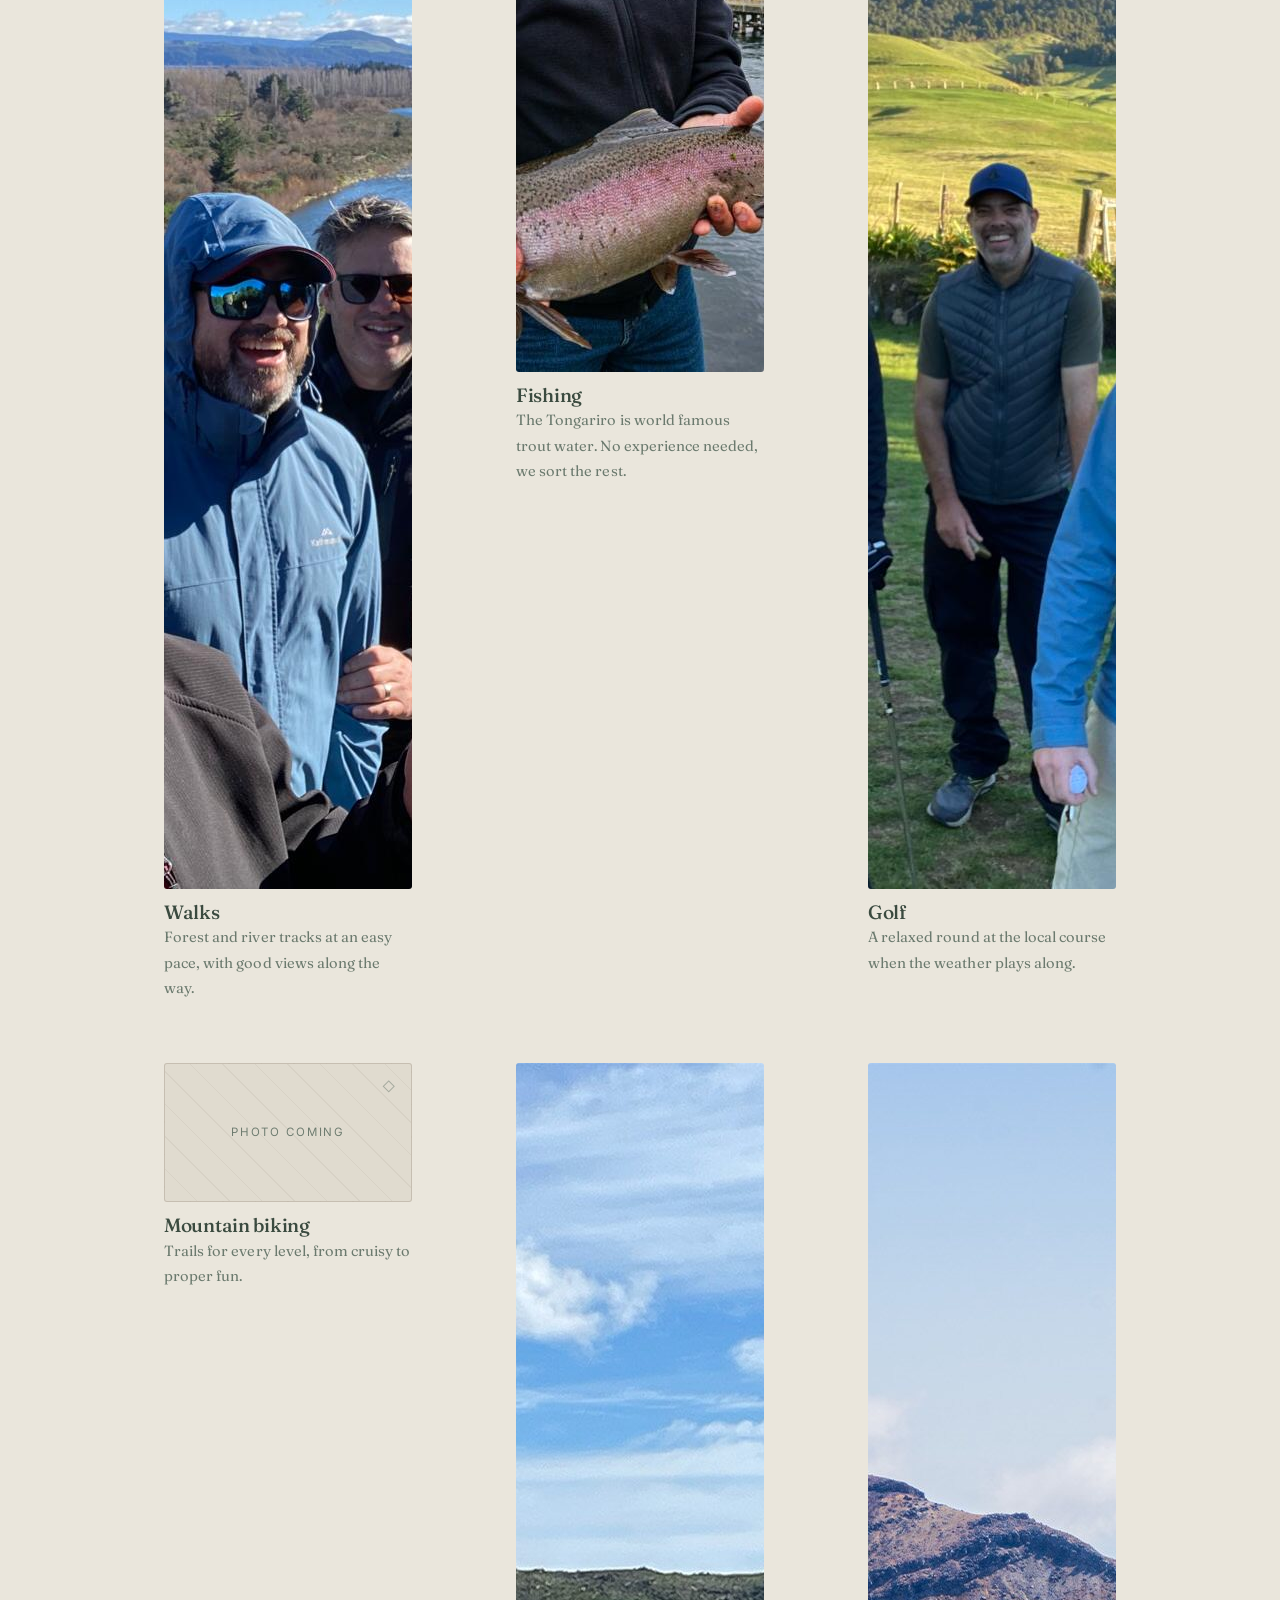
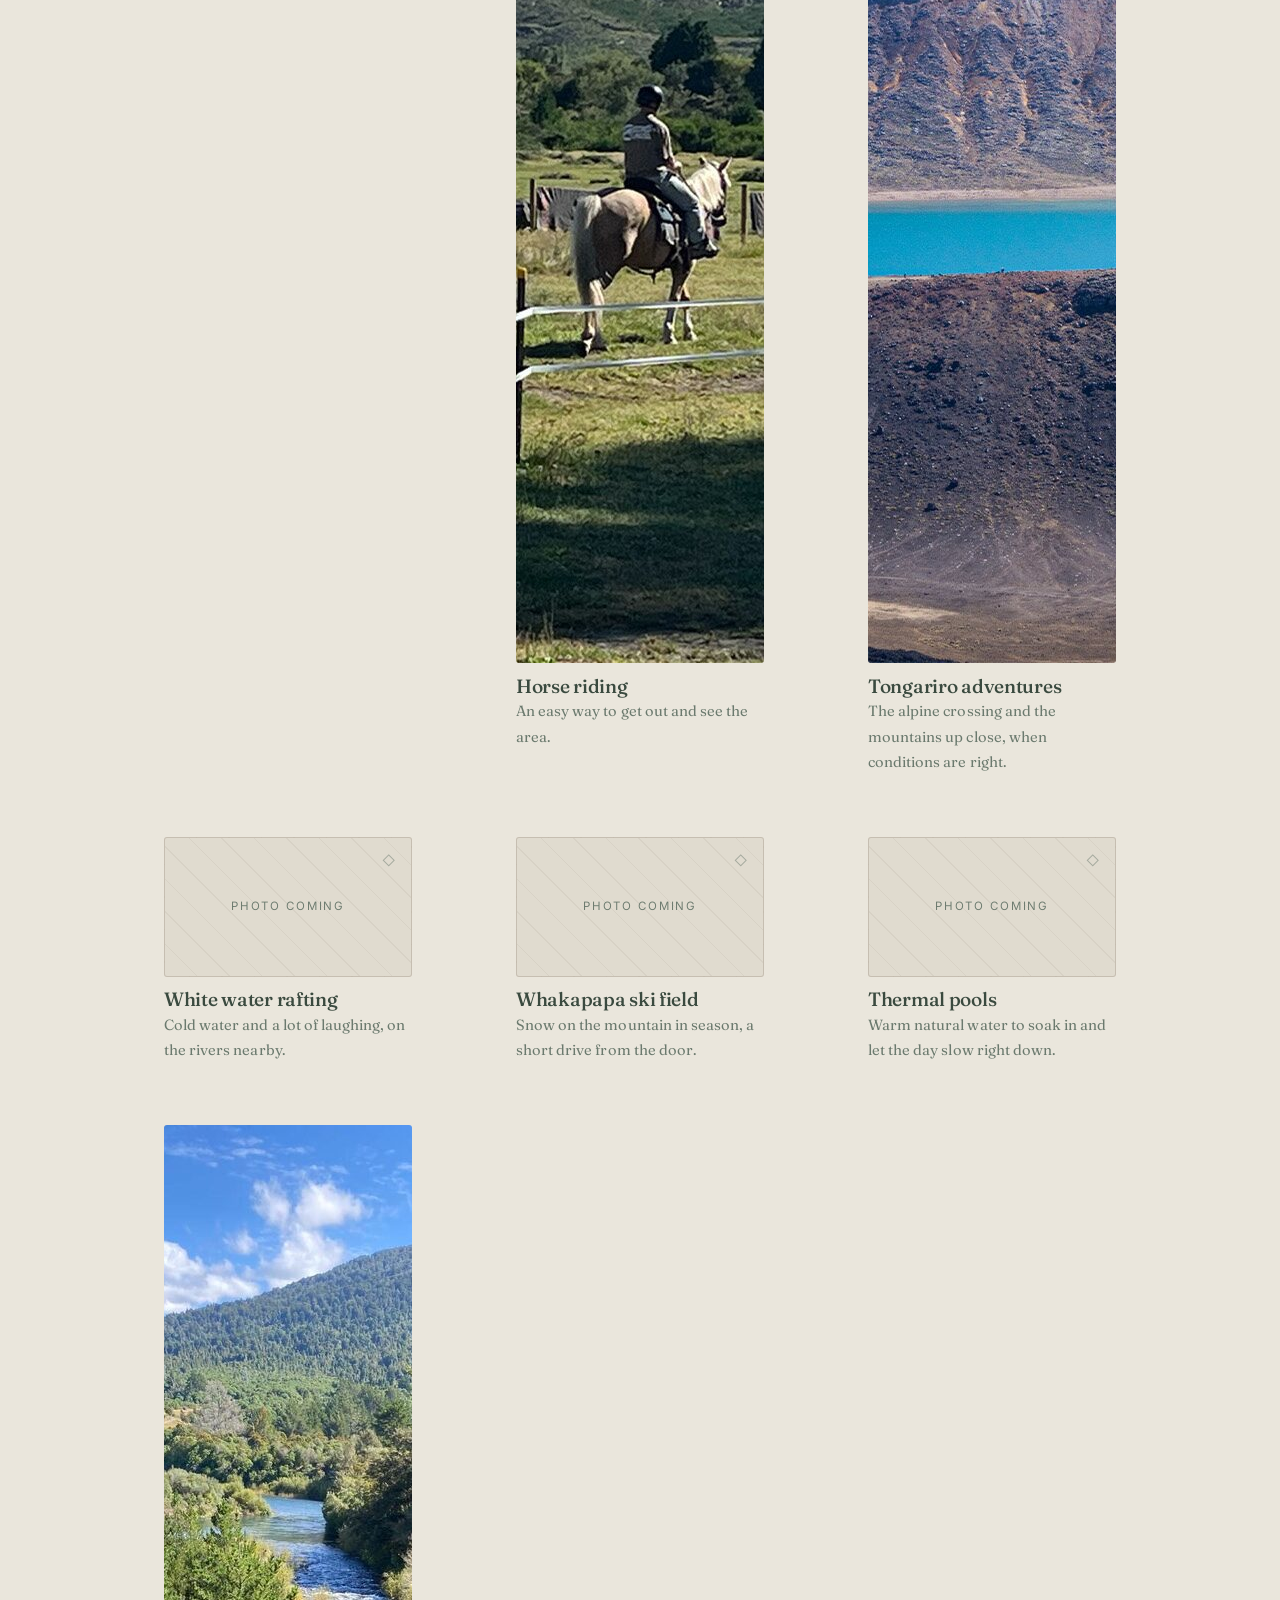
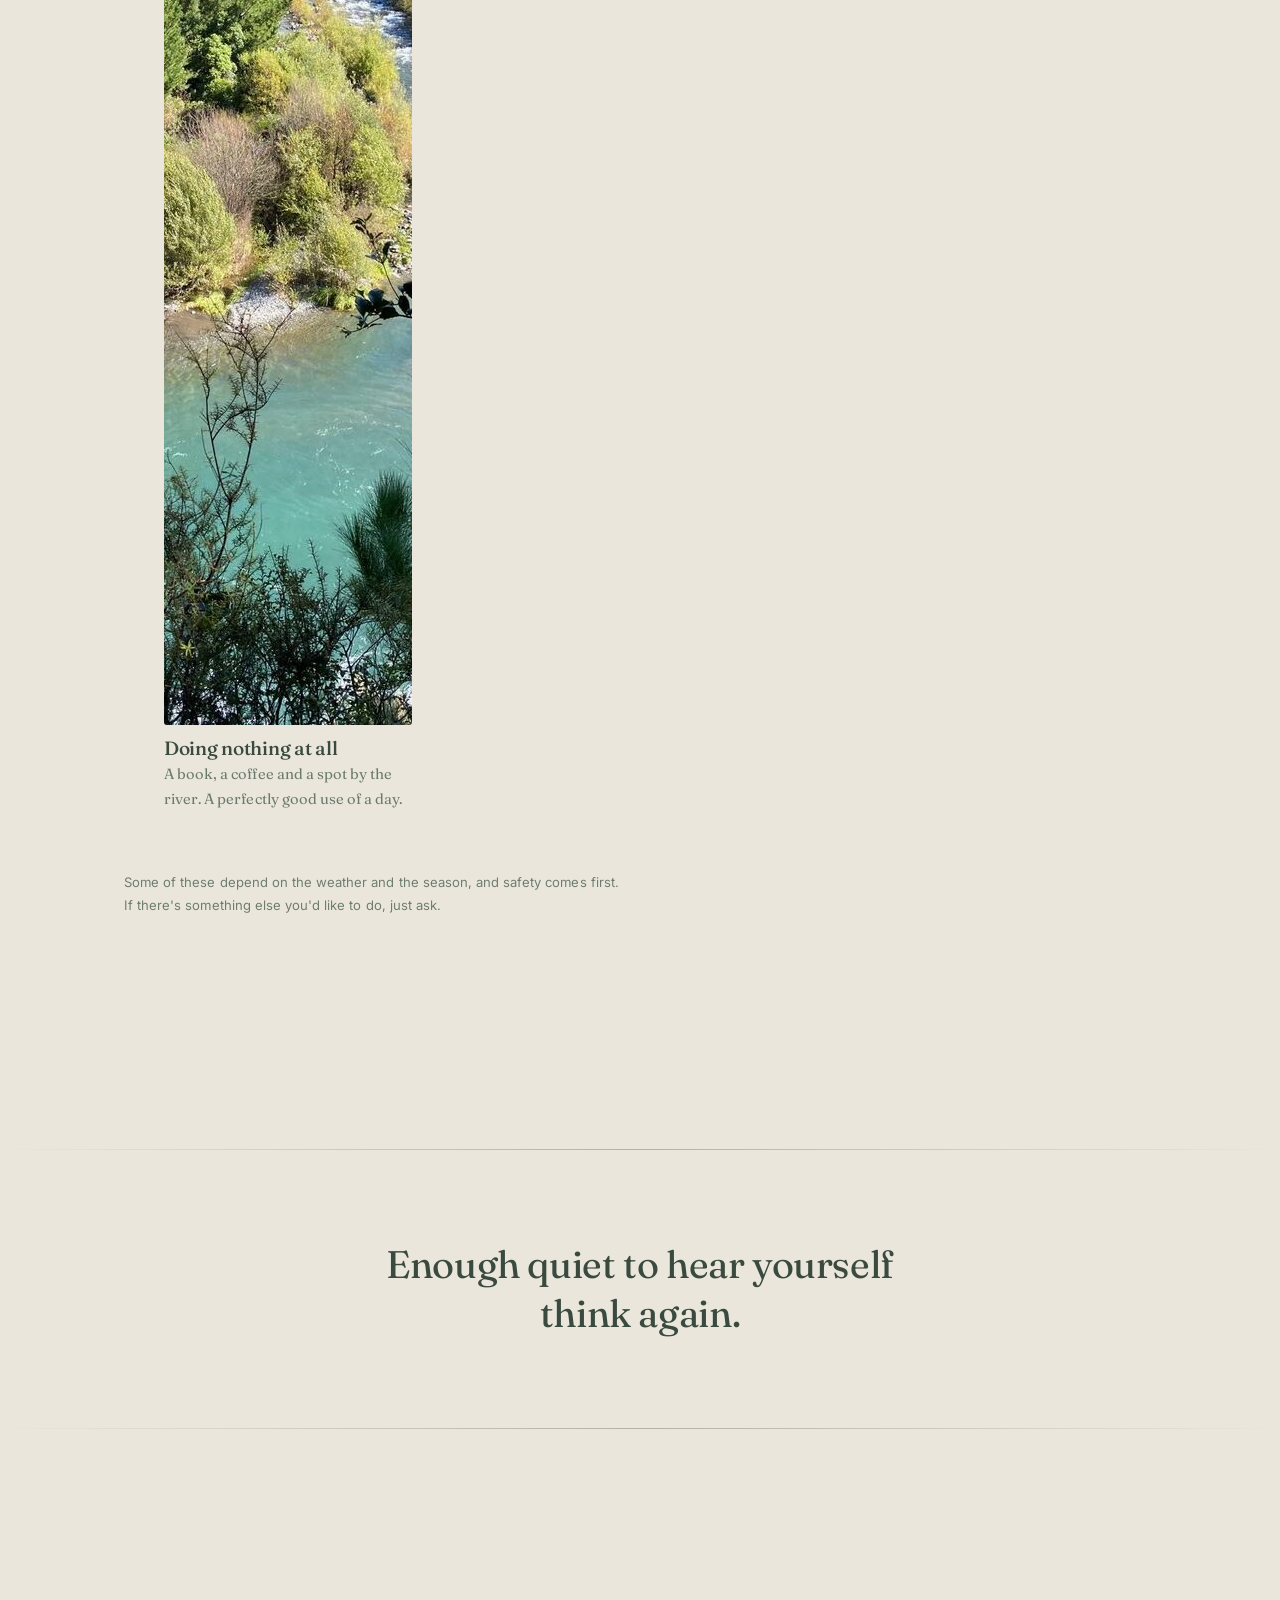
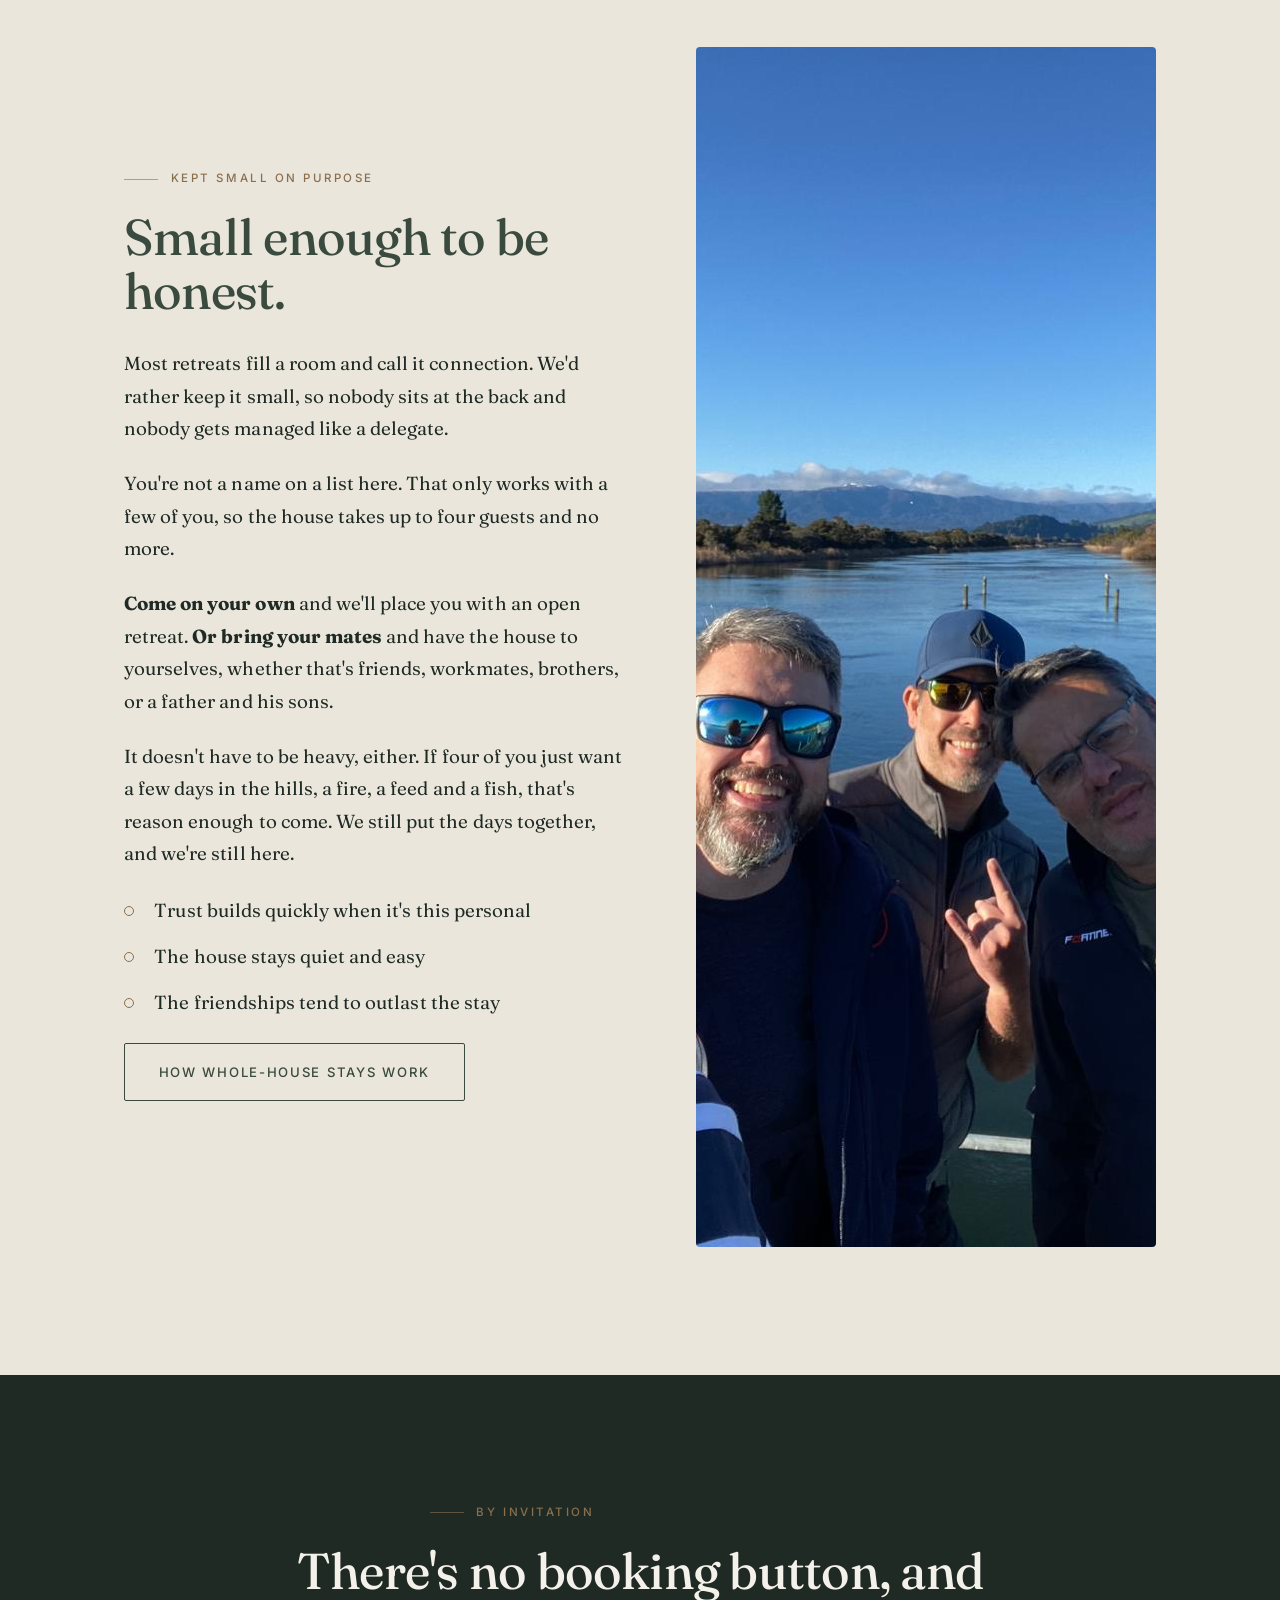
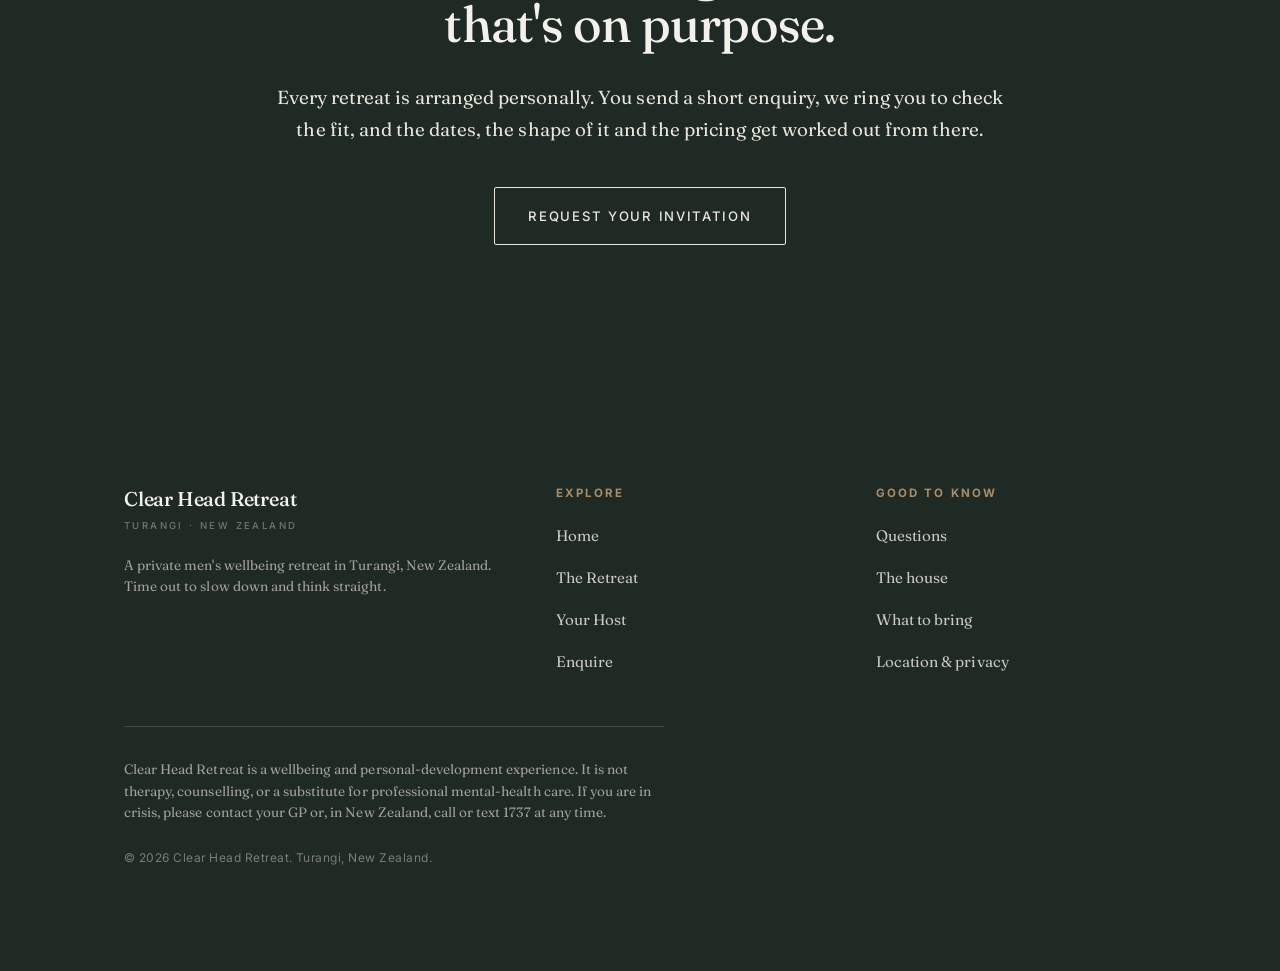
==== commit 0076e3fb: "Add files via upload" ====
--- a/index.html
+++ b/index.html
@@ -7,9 +7,7 @@
 <meta name="description" content="A private men's wellbeing retreat in Turangi, New Zealand. A small group, time outdoors, good food and room to think. Hosted, not therapy. By enquiry only.">
 <meta name="theme-color" content="#3a4a3f">
 <meta name="robots" content="index, follow, max-image-preview:large, max-snippet:-1">
-<meta name="author" content="Clear Head Retreat">
 <link rel="canonical" href="https://clearheadretreat.com/">
-
 <!-- Open Graph -->
 <meta property="og:type" content="website">
 <meta property="og:site_name" content="Clear Head Retreat">
@@ -17,17 +15,14 @@
 <meta property="og:url" content="https://clearheadretreat.com/">
 <meta property="og:title" content="Men's Wellbeing Retreat NZ | Clear Head Retreat, Turangi">
 <meta property="og:description" content="Time out in Turangi to slow down, get outside and think straight. A private, hosted retreat kept deliberately small.">
-<meta property="og:image" content="https://clearheadretreat.com/images/og-cover.jpg">
-<meta property="og:image:width" content="1200">
-<meta property="og:image:height" content="630">
-<meta property="og:image:alt" content="The Blue Lake on the Tongariro Alpine Crossing, near Turangi, New Zealand">
+<meta property="og:image" content="https://clearheadretreat.com/images/Hero.JPG">
+<meta property="og:image:alt" content="A boardwalk track through the tussock near Turangi, New Zealand">
 <!-- Twitter -->
 <meta name="twitter:card" content="summary_large_image">
 <meta name="twitter:title" content="Men's Wellbeing Retreat NZ | Clear Head Retreat, Turangi">
 <meta name="twitter:description" content="Time out in Turangi to slow down, get outside and think straight. A private, hosted retreat kept deliberately small.">
-<meta name="twitter:image" content="https://clearheadretreat.com/images/og-cover.jpg">
-<meta name="twitter:image:alt" content="The Blue Lake on the Tongariro Alpine Crossing, near Turangi, New Zealand">
-
+<meta name="twitter:image" content="https://clearheadretreat.com/images/Hero.JPG">
+<meta name="twitter:image:alt" content="A boardwalk track through the tussock near Turangi, New Zealand">
 <link rel="icon" href="images/favicon.svg" type="image/svg+xml">
 <!-- Fonts -->
 <link rel="preconnect" href="https://fonts.googleapis.com">
@@ -35,7 +30,6 @@
 <link href="https://fonts.googleapis.com/css2?family=Fraunces:opsz,wght@9..144,340;9..144,420;9..144,460;9..144,500&family=Inter:wght@400;500&display=swap" rel="stylesheet">
 <link rel="preload" as="image" href="images/Hero.JPG" fetchpriority="high">
 <link rel="stylesheet" href="css/style.css">
-
 <script type="application/ld+json">
 {
   "@context": "https://schema.org",
@@ -49,19 +43,14 @@
       "publisher": { "@id": "https://clearheadretreat.com/#business" }
     },
     {
-      "@type": ["LodgingBusiness", "HealthAndBeautyBusiness"],
+      "@type": "LodgingBusiness",
       "@id": "https://clearheadretreat.com/#business",
       "name": "Clear Head Retreat",
       "description": "A private men's wellbeing retreat in Turangi, New Zealand. Kept small, outdoors and hosted, and built around the people coming.",
       "url": "https://clearheadretreat.com/",
-      "image": "https://clearheadretreat.com/images/og-cover.jpg",
+      "image": "https://clearheadretreat.com/images/Hero.JPG",
       "logo": "https://clearheadretreat.com/images/favicon.svg",
-      "address": {
-        "@type": "PostalAddress",
-        "addressLocality": "Turangi",
-        "addressRegion": "Waikato",
-        "addressCountry": "NZ"
-      },
+      "address": { "@type": "PostalAddress", "addressLocality": "Turangi", "addressRegion": "Waikato", "addressCountry": "NZ" },
       "geo": { "@type": "GeoCoordinates", "latitude": -38.9886, "longitude": 175.8081 },
       "areaServed": [
         { "@type": "Country", "name": "New Zealand" },
@@ -121,7 +110,7 @@
         </dl>
       </div>
       <div>
-        <img src="images/Hero.JPG" width="1200" height="1600" alt="A boardwalk track winding through tussock at dusk in Tongariro National Park, near Turangi" class="hero-img" fetchpriority="high">
+        <img src="images/Hero.JPG" width="1200" height="1600" alt="A boardwalk track through the tussock near Turangi" class="hero-img" fetchpriority="high">
       </div>
     </div>
   </section>
@@ -174,20 +163,20 @@
 
   <hr class="riverline">
 
-  <!-- YOUR HOST — short version. Full story lives on your-host.html -->
+  <!-- YOUR HOST (short version — the full story is on your-host.html) -->
   <section class="section" aria-labelledby="host">
-    <div class="wrap split split--img-left reveal" style="align-items:start">
-      <div>
-        <img src="images/Host.jpg" width="1200" height="1600" alt="Wade, host of Clear Head Retreat, by the water in Turangi, New Zealand" class="hero-img" loading="lazy" decoding="async">
+    <div class="wrap split split--flip reveal" style="align-items:start">
+      <div>
+        <img src="images/Host.jpg" width="1200" height="1600" alt="Wade, host of Clear Head Retreat, in Turangi" class="hero-img" loading="lazy" decoding="async">
       </div>
       <div>
         <p class="eyebrow">Who's behind it</p>
         <h2 id="host">Meet Wade.</h2>
-        <p>Clear Head Retreat is hosted by Wade, <span class="tofill">[EDIT: age]</span>, originally from <span class="tofill">[EDIT: heritage / where he's from]</span>. He has lived and worked in <span class="tofill">[EDIT: countries and cities]</span> before settling near Turangi, and spent most of his working life self-employed and on the tools.</p>
-        <p>Years of physical work took a toll, on his body and on his head. Clear Head Retreat came out of the point where something had to give. It is the break he needed and couldn't find anywhere.</p>
+        <p>Clear Head Retreat is hosted by Wade, [EDIT: age], originally from [EDIT: heritage and where he grew up]. He has lived and worked in [EDIT: countries and cities] before settling near Turangi, and spent most of his working life self-employed and on the tools.</p>
+        <p>Years of physical work took a toll, on his body and on his head. Clear Head Retreat came out of the point where something had to give. It's the break he needed and couldn't find anywhere.</p>
         <p>He isn't a therapist and doesn't pretend to be. He's someone who has been through it, knows this part of the country properly, and is good company on a riverbank.</p>
-        <p>Behind the scenes, Celeste <span class="tofill">[EDIT: Celeste's role, e.g. "looks after the house, the food and the bookings"]</span>. Between them, the place runs the way it should.</p>
-        <p class="trust">Every photo on this website was taken by us, here. Nothing on this site is stock.</p>
+        <p>Behind the scenes, Celeste [EDIT: Celeste's role, e.g. "looks after the house, the food and the bookings"]. Between them, the place runs the way it should.</p>
+        <p class="form-note">Every photo on this website was taken by us, here. Nothing on this site is stock.</p>
         <p class="mt-sm"><a class="btn" href="your-host.html">Read the longer version</a></p>
       </div>
     </div>
@@ -215,27 +204,34 @@
           <figcaption><h3>Golf</h3><p>A relaxed round at the local course when the weather plays along.</p></figcaption>
         </figure>
         <figure class="activity">
+          <div class="ph ph-wide">Photo coming</div>
+          <figcaption><h3>Mountain biking</h3><p>Trails for every level, from cruisy to proper fun.</p></figcaption>
+        </figure>
+        <figure class="activity">
           <img src="images/Horse.jpg" width="1600" height="1200" alt="Horse riding through open country near Turangi" loading="lazy" decoding="async">
           <figcaption><h3>Horse riding</h3><p>An easy way to get out and see the area.</p></figcaption>
         </figure>
         <figure class="activity">
-          <img src="images/Tongariro.jpg" width="1600" height="1200" alt="The Blue Lake and volcanic craters on the Tongariro Alpine Crossing" loading="lazy" decoding="async">
+          <img src="images/Tongariro.jpg" width="1600" height="1200" alt="The volcanic landscape of the Tongariro Alpine Crossing" loading="lazy" decoding="async">
           <figcaption><h3>Tongariro adventures</h3><p>The alpine crossing and the mountains up close, when conditions are right.</p></figcaption>
+        </figure>
+        <figure class="activity">
+          <div class="ph ph-wide">Photo coming</div>
+          <figcaption><h3>White water rafting</h3><p>Cold water and a lot of laughing, on the rivers nearby.</p></figcaption>
+        </figure>
+        <figure class="activity">
+          <div class="ph ph-wide">Photo coming</div>
+          <figcaption><h3>Whakapapa ski field</h3><p>Snow on the mountain in season, a short drive from the door.</p></figcaption>
+        </figure>
+        <figure class="activity">
+          <div class="ph ph-wide">Photo coming</div>
+          <figcaption><h3>Thermal pools</h3><p>Warm natural water to soak in and let the day slow right down.</p></figcaption>
         </figure>
         <figure class="activity">
           <img src="images/River.JPG" width="900" height="1200" alt="A quiet bend on the Tongariro River below native bush" loading="lazy" decoding="async">
           <figcaption><h3>Doing nothing at all</h3><p>A book, a coffee and a spot by the river. A perfectly good use of a day.</p></figcaption>
         </figure>
       </div>
-
-      <h3 class="also-h">Also on the doorstep</h3>
-      <ul class="also">
-        <li>Mountain biking</li>
-        <li>White water rafting</li>
-        <li>Whakapapa ski field, in season</li>
-        <li>Thermal pools</li>
-        <li>Lake Taupō</li>
-      </ul>
       <p class="form-note mt-md">Some of these depend on the weather and the season, and safety comes first. If there's something else you'd like to do, just ask.</p>
     </div>
   </section>
@@ -243,17 +239,17 @@
   <hr class="riverline">
 
   <!-- PULL QUOTE -->
-  <section class="wrap reveal">
+  <section class="wrap reveal" aria-hidden="false">
     <p class="pull">Enough quiet to hear yourself think again.</p>
   </section>
 
   <hr class="riverline">
 
-  <!-- WHY SMALL / WHOLE-HOUSE GROUPS -->
+  <!-- WHY SMALL -->
   <section class="section" aria-labelledby="three">
     <div class="wrap split split--flip reveal">
       <div>
-        <img src="images/wharf.jpg" width="1600" height="1200" alt="Four men on the wharf at the Tongariro river mouth on Lake Taupo" class="ph-wide-img" loading="lazy" decoding="async">
+        <img src="images/wharf.jpg" width="1600" height="1200" alt="Four men on the wharf at the Tongariro river mouth, Lake Taupō" class="ph-wide-img" loading="lazy" decoding="async">
       </div>
       <div>
         <p class="eyebrow">Kept small on purpose</p>
@@ -305,7 +301,6 @@
         <h4>Good to know</h4>
         <ul>
           <li><a href="the-retreat.html#faq">Questions</a></li>
-          <li><a href="the-retreat.html#food">Food &amp; meals</a></li>
           <li><a href="the-retreat.html#stay">The house</a></li>
           <li><a href="the-retreat.html#bring">What to bring</a></li>
           <li><a href="the-retreat.html#location">Location &amp; privacy</a></li>
--- a/css/style.css
+++ b/css/style.css
@@ -332,82 +332,3 @@
 .ph-tall-img { width: 100%; aspect-ratio: 3 / 4; object-fit: cover; border-radius: 4px; display: block; }
 /* landscape image used where a tall slot was (accommodation Home.jpg) */
 .ph-wide-img { width: 100%; aspect-ratio: 4 / 3; object-fit: cover; border-radius: 4px; display: block; }
-
-/* ============================================================
-   ADDITIONS — v4
-   ============================================================ */
-
-/* ---------- editable copy placeholders ----------
-   Deliberately loud so they cannot ship by accident.
-   To finish: replace the text AND delete the <span class="tofill"> wrapper.
-   To hide them all temporarily, set .tofill { background: none; }        */
-.tofill {
-  background: #f3e2b4;
-  color: #4a3a12;
-  box-shadow: 0 0 0 2px #f3e2b4;
-  border-radius: 2px;
-  font-style: italic;
-}
-.panel-dark .tofill, .panel-deep .tofill { color: #4a3a12; }
-
-/* ---------- house / photo gallery ---------- */
-.gallery { display: grid; gap: 1rem; grid-template-columns: 1fr; }
-@media (min-width: 620px) { .gallery { grid-template-columns: 1fr 1fr; } }
-@media (min-width: 980px) { .gallery { grid-template-columns: repeat(3, 1fr); } }
-.gallery figure { margin: 0; }
-.gallery img {
-  width: 100%; aspect-ratio: 4 / 3; object-fit: cover;
-  border-radius: 4px; display: block;
-  transition: transform .6s cubic-bezier(.22,.7,.3,1);
-}
-.gallery figure:hover img { transform: scale(1.015); }
-@media (prefers-reduced-motion: reduce) { .gallery figure:hover img { transform: none; } }
-.gallery figcaption {
-  font-family: var(--util); font-size: .8rem; letter-spacing: .01em;
-  color: var(--lichen); margin-top: .65rem;
-}
-
-/* ---------- inline "also nearby" pills ---------- */
-.also-h {
-  font-family: var(--util); font-size: .72rem; font-weight: 500;
-  letter-spacing: .2em; text-transform: uppercase; color: var(--driftwood);
-  margin: 3rem 0 1rem;
-}
-.panel-dark .also-h { color: var(--driftwood-soft); }
-.also { list-style: none; margin: 0; padding: 0; display: flex; flex-wrap: wrap; gap: .55rem; }
-.also li {
-  font-family: var(--util); font-size: .85rem; color: var(--moss);
-  background: var(--paper-white);
-  border: 1px solid color-mix(in srgb, var(--stone) 70%, transparent);
-  border-radius: 100px; padding: .5rem 1.05rem;
-}
-
-/* ---------- trust note ---------- */
-.trust {
-  font-family: var(--util); font-size: .84rem; line-height: 1.6;
-  color: var(--lichen);
-  border-left: 2px solid var(--driftwood);
-  padding-left: 1rem; margin-top: 2rem; max-width: 46ch;
-}
-
-/* ---------- inline pull quote inside prose ---------- */
-.pull-inline {
-  font-family: var(--display); font-size: clamp(1.25rem, 2.2vw, 1.7rem);
-  line-height: 1.35; color: var(--moss); font-weight: 420;
-  border-left: 2px solid var(--driftwood);
-  padding: .2rem 0 .2rem 1.4rem;
-  margin: 2.5rem 0 1.2rem; max-width: 30ch;
-}
-
-/* ---------- checkbox + label row (consent) ---------- */
-.field--check { display: flex; flex-direction: row; gap: .75rem; align-items: flex-start; }
-.field--check input { width: auto; flex: 0 0 auto; margin-top: .3rem; }
-.field--check label {
-  font-family: var(--body); font-weight: 400; letter-spacing: 0;
-  font-size: .95rem; line-height: 1.55; color: var(--lichen);
-}
-
-/* ---------- split variant: image on the left, copy gets the wider column ---------- */
-@media (min-width: 800px) {
-  .split--img-left { grid-template-columns: 0.88fr 1.12fr; }
-}
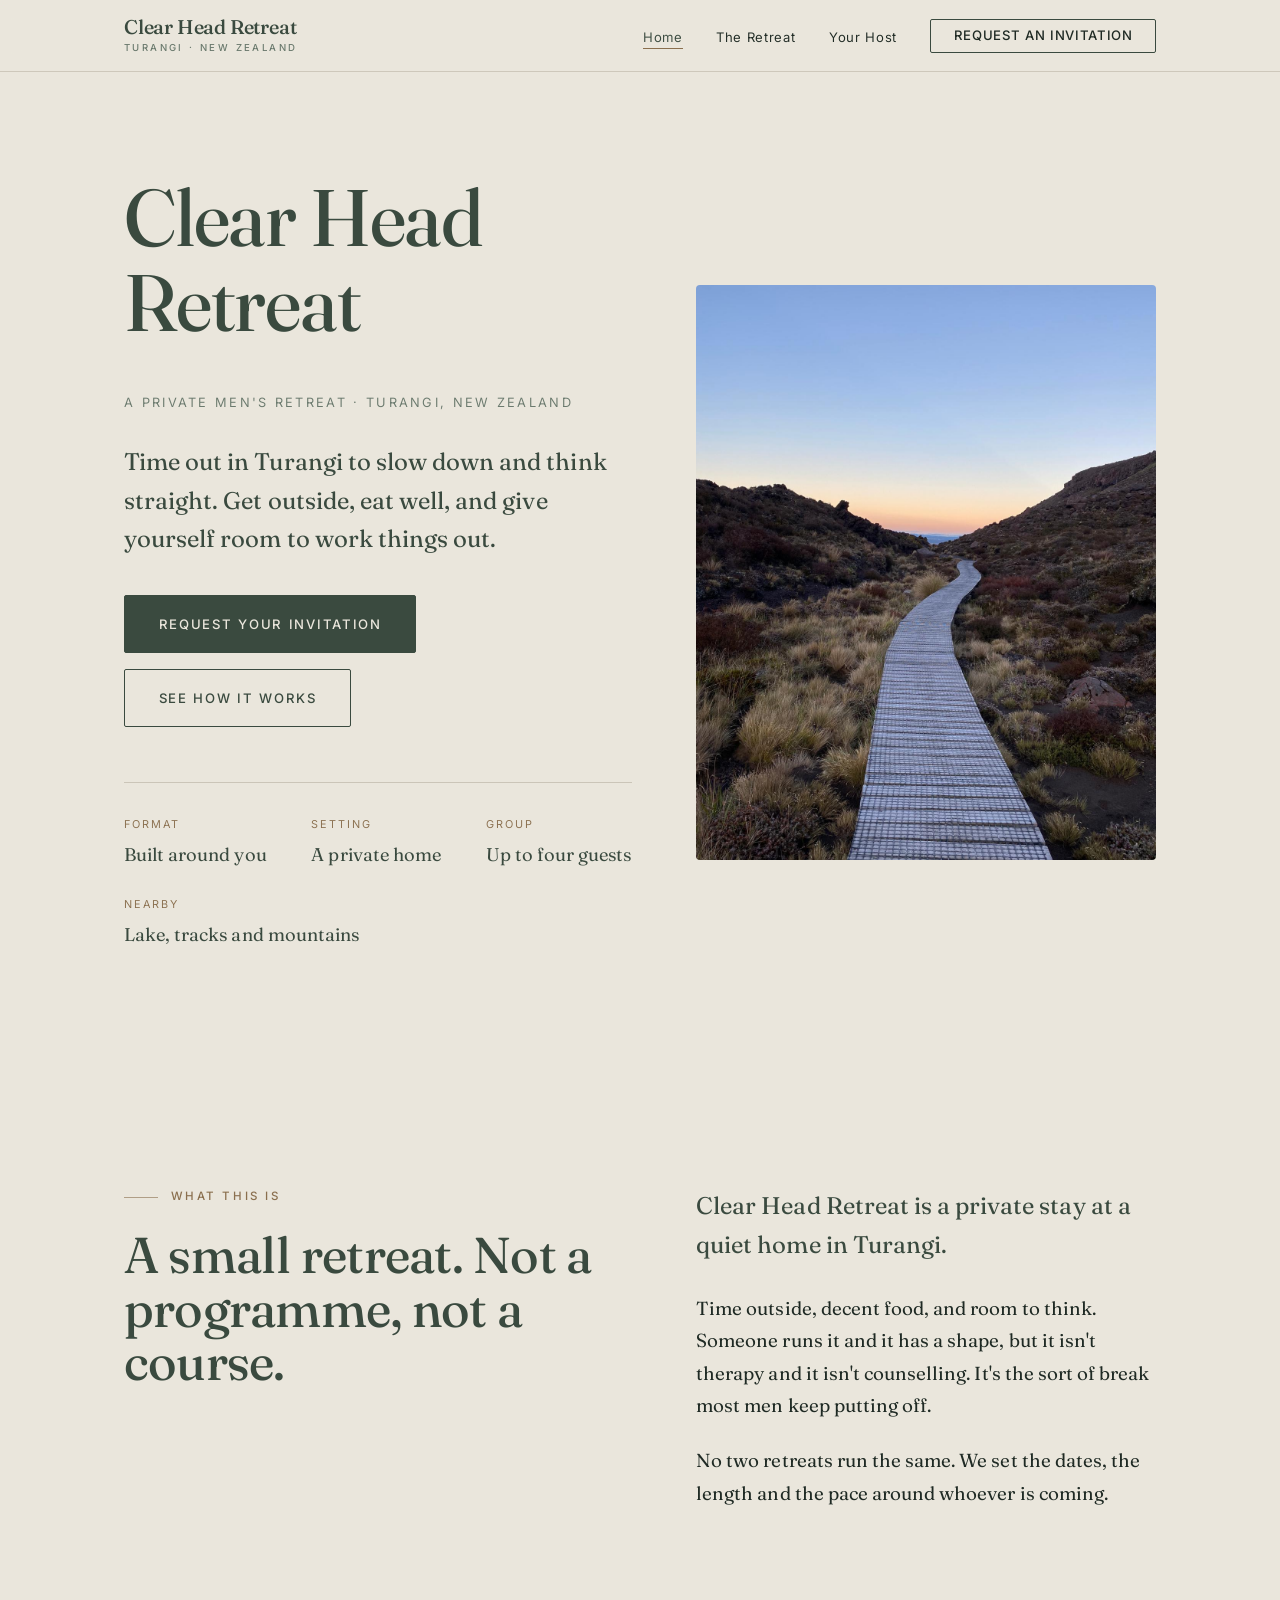
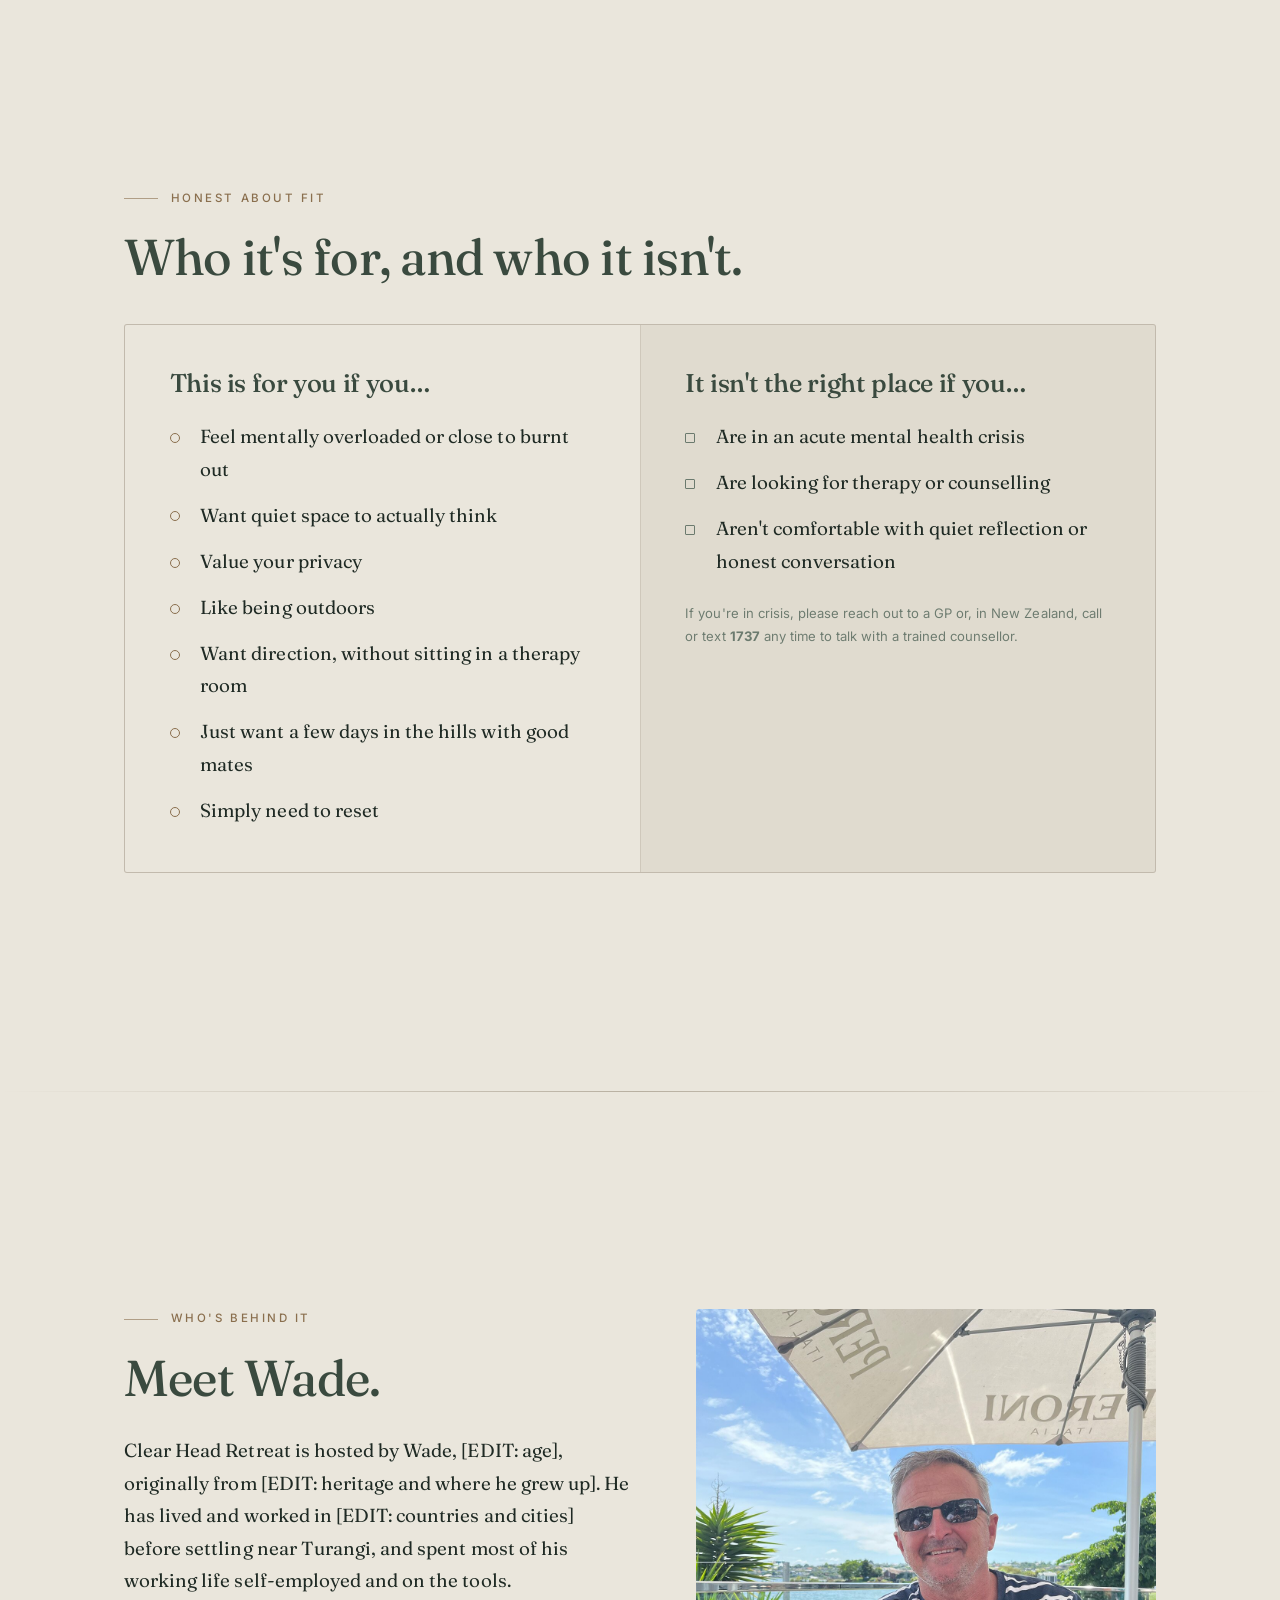
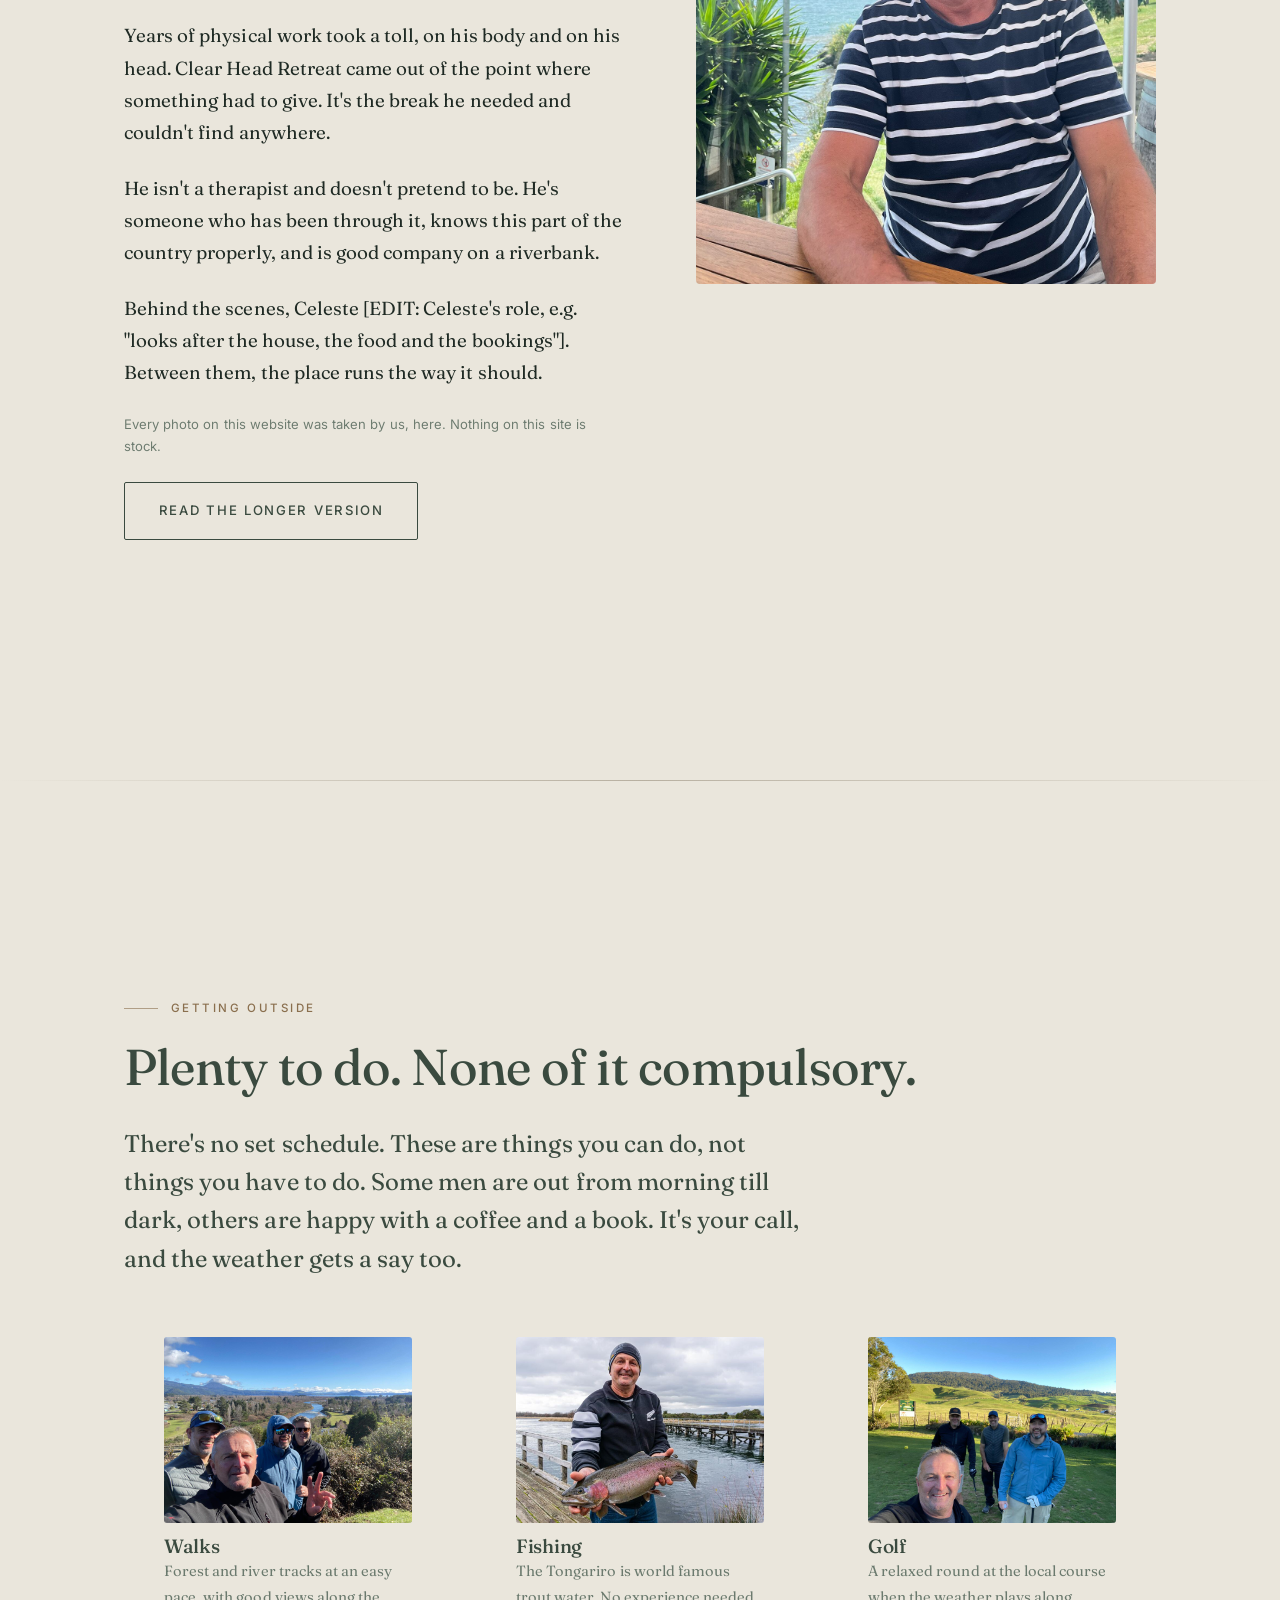
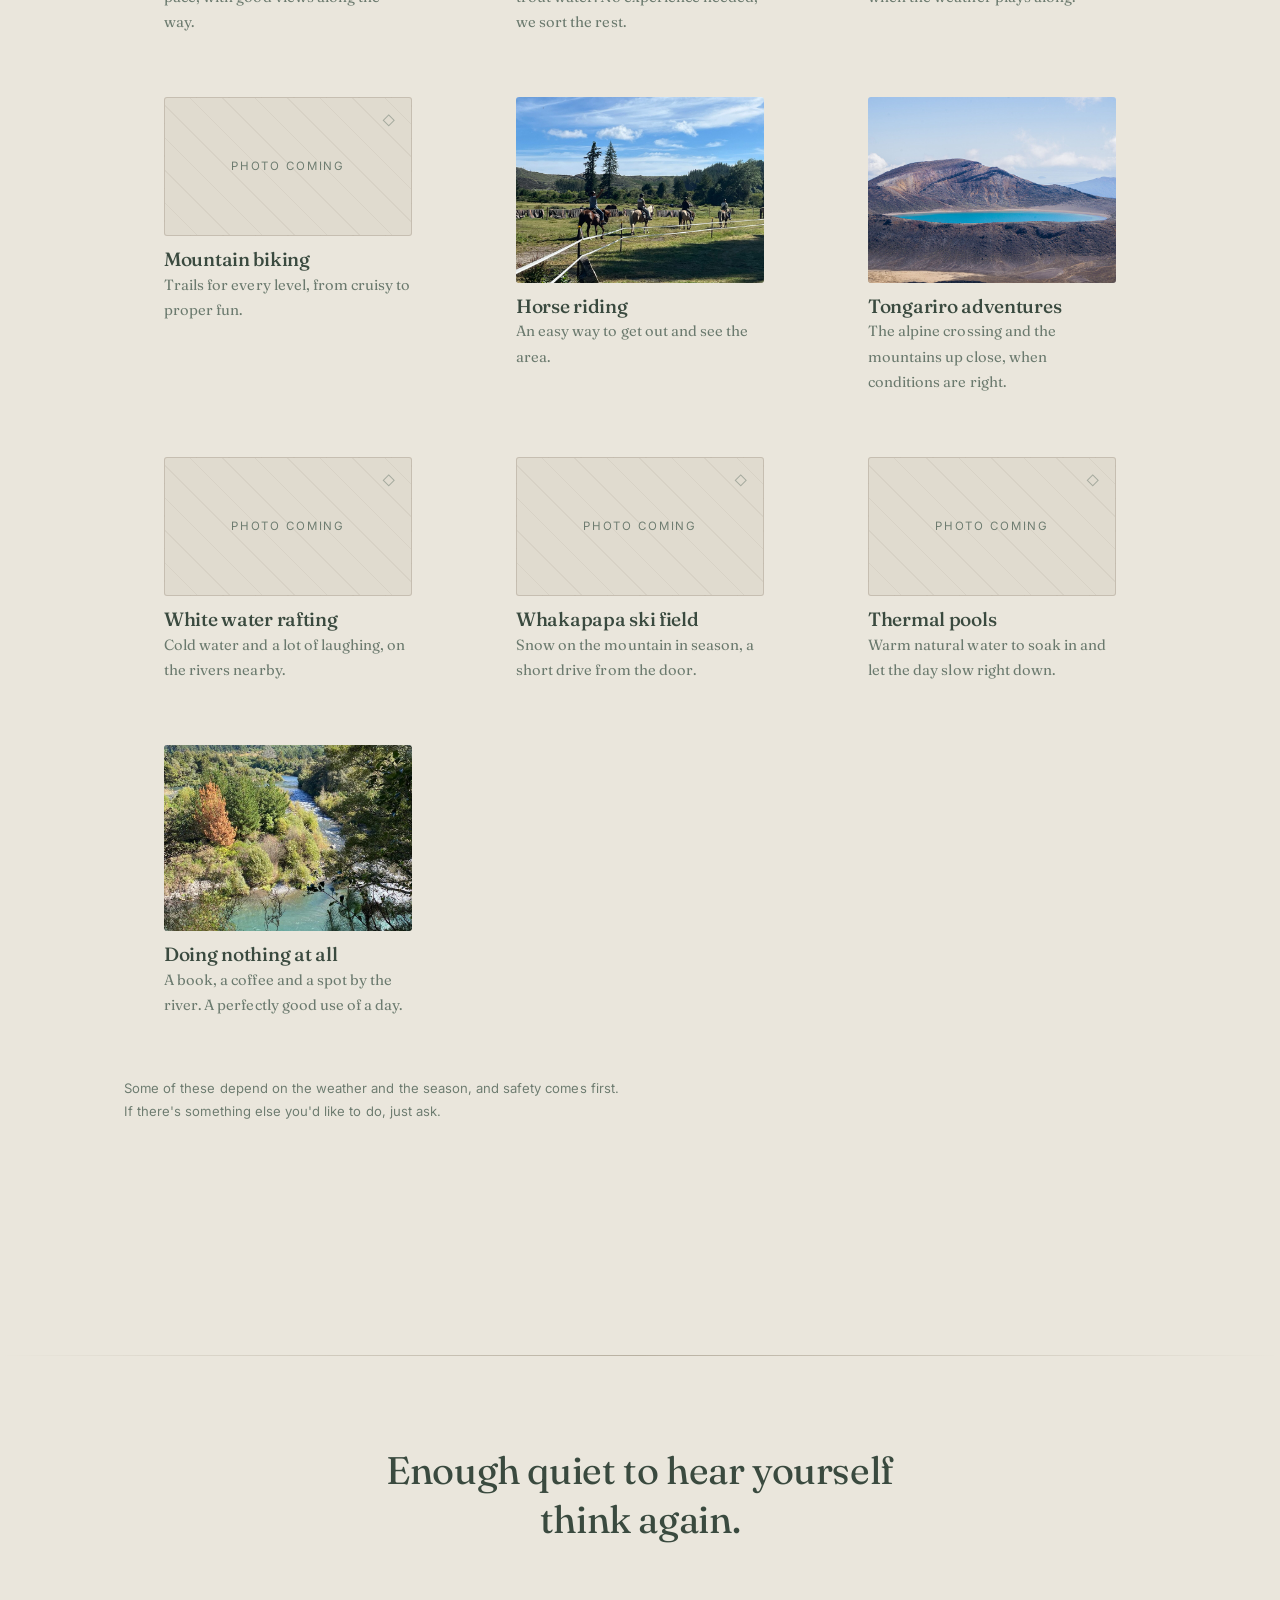
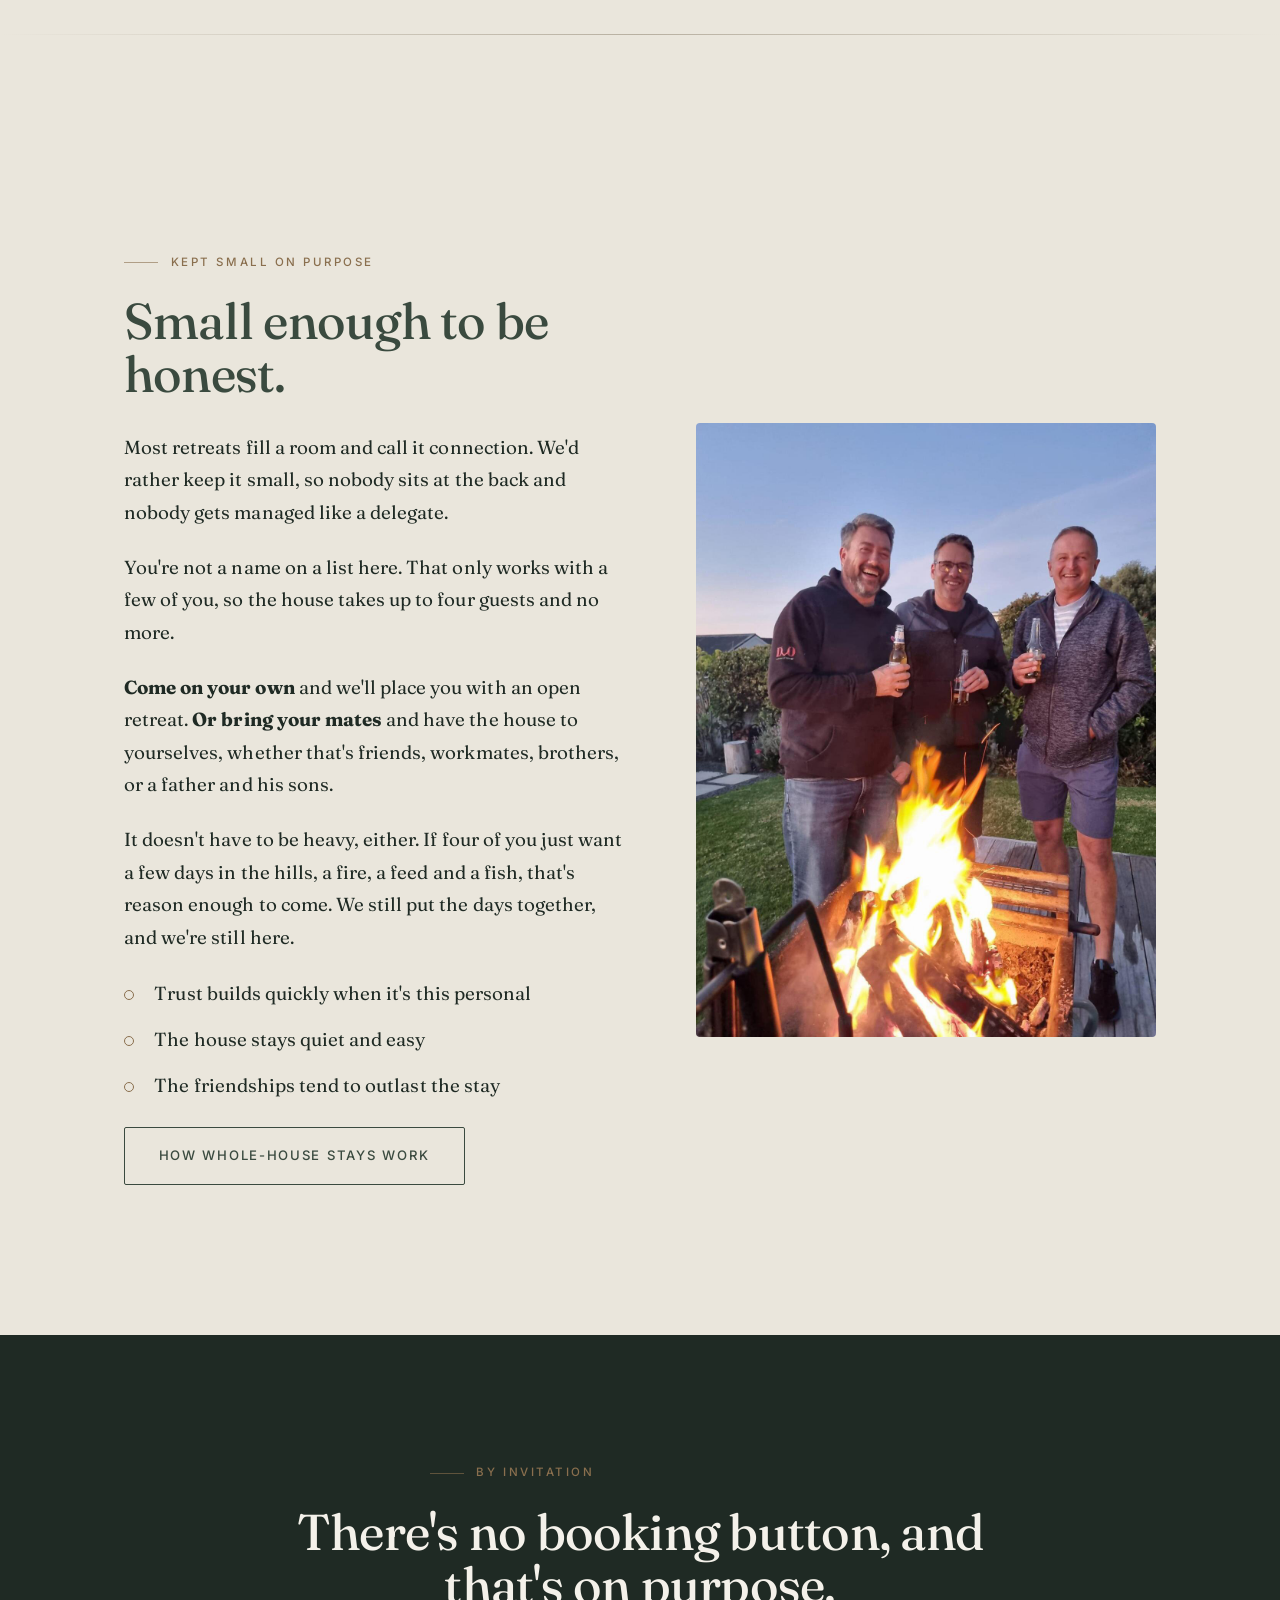
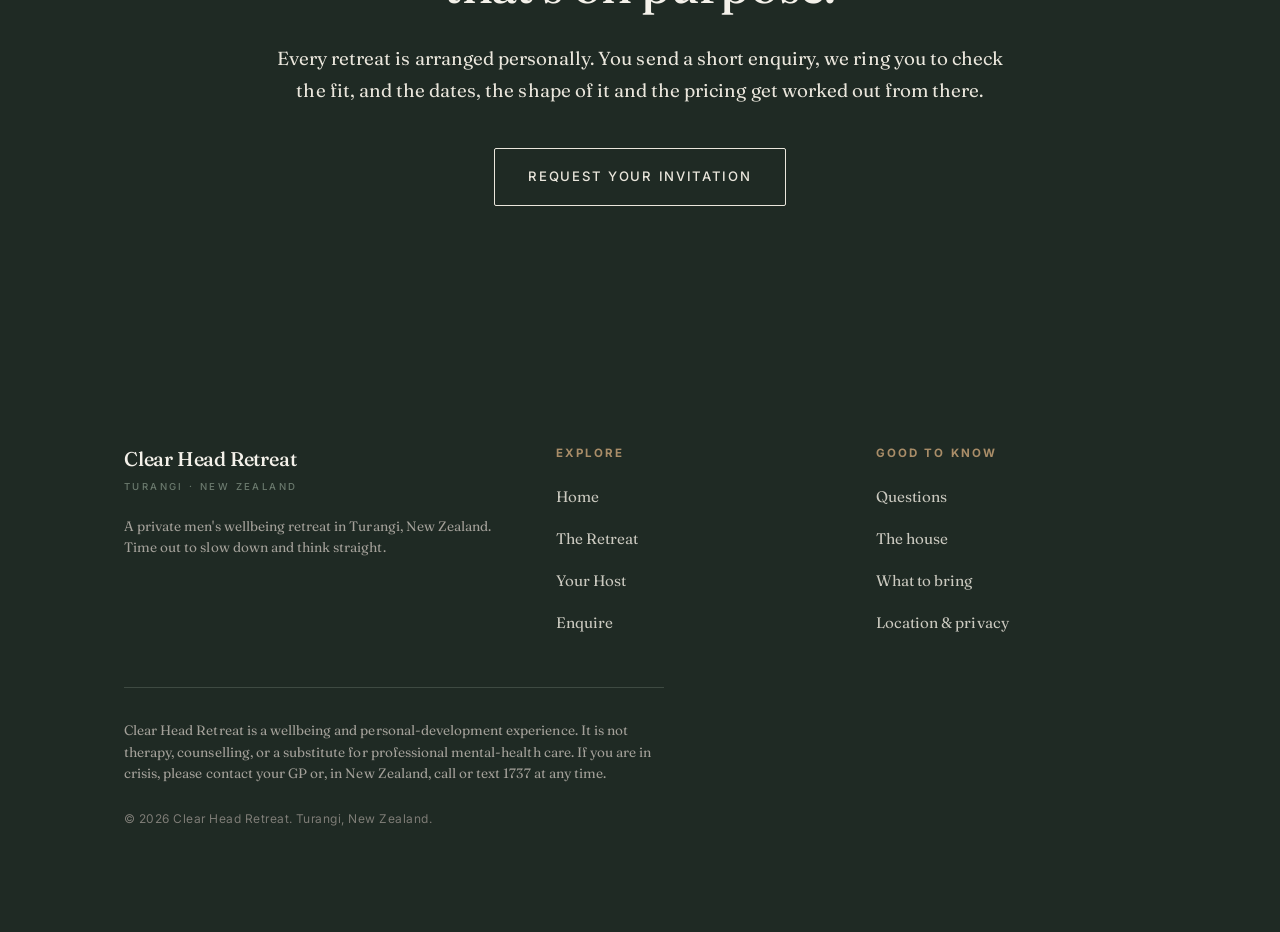
==== commit 6f23daf4: "Add files via upload" ====
--- a/index.html
+++ b/index.html
@@ -110,7 +110,7 @@
         </dl>
       </div>
       <div>
-        <img src="images/Hero.JPG" width="1200" height="1600" alt="A boardwalk track through the tussock near Turangi" class="hero-img" fetchpriority="high">
+        <img src="images/Hero.JPG" alt="A boardwalk track through the tussock near Turangi" class="hero-img" fetchpriority="high">
       </div>
     </div>
   </section>
@@ -167,7 +167,7 @@
   <section class="section" aria-labelledby="host">
     <div class="wrap split split--flip reveal" style="align-items:start">
       <div>
-        <img src="images/Host.jpg" width="1200" height="1600" alt="Wade, host of Clear Head Retreat, in Turangi" class="hero-img" loading="lazy" decoding="async">
+        <img src="images/Host.jpg" alt="Wade, host of Clear Head Retreat, in Turangi" class="hero-img" loading="lazy" decoding="async">
       </div>
       <div>
         <p class="eyebrow">Who's behind it</p>
@@ -192,15 +192,15 @@
       <p class="lead" style="max-width:46ch">There's no set schedule. These are things you can do, not things you have to do. Some men are out from morning till dark, others are happy with a coffee and a book. It's your call, and the weather gets a say too.</p>
       <div class="activities mt-md">
         <figure class="activity">
-          <img src="images/walk-river.jpg" width="1600" height="1200" alt="Walking a track above the Tongariro River near Turangi" loading="lazy" decoding="async">
+          <img src="images/walk-river.jpg" alt="Walking a track above the Tongariro River near Turangi" loading="lazy" decoding="async">
           <figcaption><h3>Walks</h3><p>Forest and river tracks at an easy pace, with good views along the way.</p></figcaption>
         </figure>
         <figure class="activity">
-          <img src="images/Fishing.JPG" width="1024" height="683" alt="Fly fishing for trout on the Tongariro River at Turangi" loading="lazy" decoding="async">
+          <img src="images/Fishing.JPG" alt="Fly fishing for trout on the Tongariro River at Turangi" loading="lazy" decoding="async">
           <figcaption><h3>Fishing</h3><p>The Tongariro is world famous trout water. No experience needed, we sort the rest.</p></figcaption>
         </figure>
         <figure class="activity">
-          <img src="images/golf.jpg" width="1600" height="1200" alt="The golf course at Turangi with the ranges behind it" loading="lazy" decoding="async">
+          <img src="images/golf.jpg" alt="The golf course at Turangi with the ranges behind it" loading="lazy" decoding="async">
           <figcaption><h3>Golf</h3><p>A relaxed round at the local course when the weather plays along.</p></figcaption>
         </figure>
         <figure class="activity">
@@ -208,11 +208,11 @@
           <figcaption><h3>Mountain biking</h3><p>Trails for every level, from cruisy to proper fun.</p></figcaption>
         </figure>
         <figure class="activity">
-          <img src="images/Horse.jpg" width="1600" height="1200" alt="Horse riding through open country near Turangi" loading="lazy" decoding="async">
+          <img src="images/Horse.jpg" alt="Horse riding through open country near Turangi" loading="lazy" decoding="async">
           <figcaption><h3>Horse riding</h3><p>An easy way to get out and see the area.</p></figcaption>
         </figure>
         <figure class="activity">
-          <img src="images/Tongariro.jpg" width="1600" height="1200" alt="The volcanic landscape of the Tongariro Alpine Crossing" loading="lazy" decoding="async">
+          <img src="images/Tongariro.jpg" alt="The volcanic landscape of the Tongariro Alpine Crossing" loading="lazy" decoding="async">
           <figcaption><h3>Tongariro adventures</h3><p>The alpine crossing and the mountains up close, when conditions are right.</p></figcaption>
         </figure>
         <figure class="activity">
@@ -228,7 +228,7 @@
           <figcaption><h3>Thermal pools</h3><p>Warm natural water to soak in and let the day slow right down.</p></figcaption>
         </figure>
         <figure class="activity">
-          <img src="images/River.JPG" width="900" height="1200" alt="A quiet bend on the Tongariro River below native bush" loading="lazy" decoding="async">
+          <img src="images/River.JPG" alt="A quiet bend on the Tongariro River below native bush" loading="lazy" decoding="async">
           <figcaption><h3>Doing nothing at all</h3><p>A book, a coffee and a spot by the river. A perfectly good use of a day.</p></figcaption>
         </figure>
       </div>
@@ -249,7 +249,7 @@
   <section class="section" aria-labelledby="three">
     <div class="wrap split split--flip reveal">
       <div>
-        <img src="images/wharf.jpg" width="1600" height="1200" alt="Four men on the wharf at the Tongariro river mouth, Lake Taupō" class="ph-wide-img" loading="lazy" decoding="async">
+        <img src="images/Fire.jpg" alt="Around the fire at Clear Head Retreat" class="ph-tall-img" loading="lazy" decoding="async">
       </div>
       <div>
         <p class="eyebrow">Kept small on purpose</p>
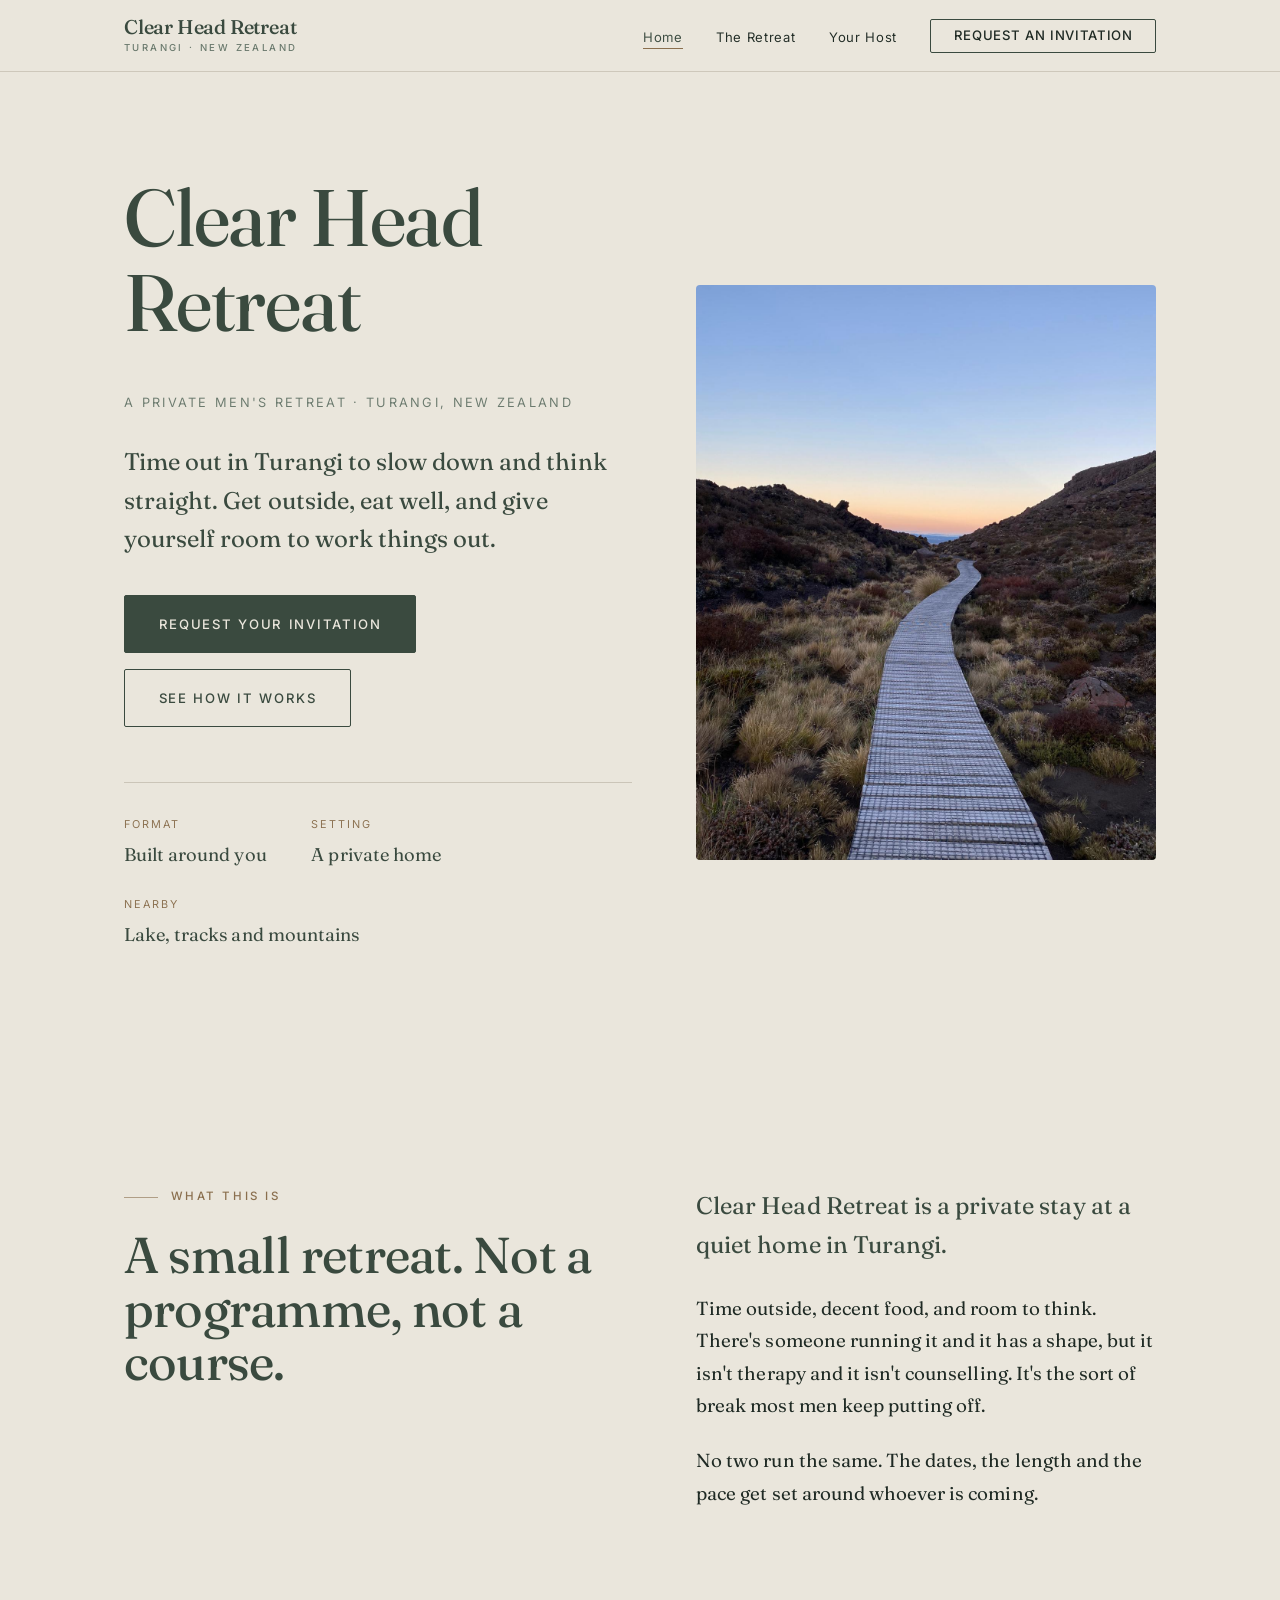
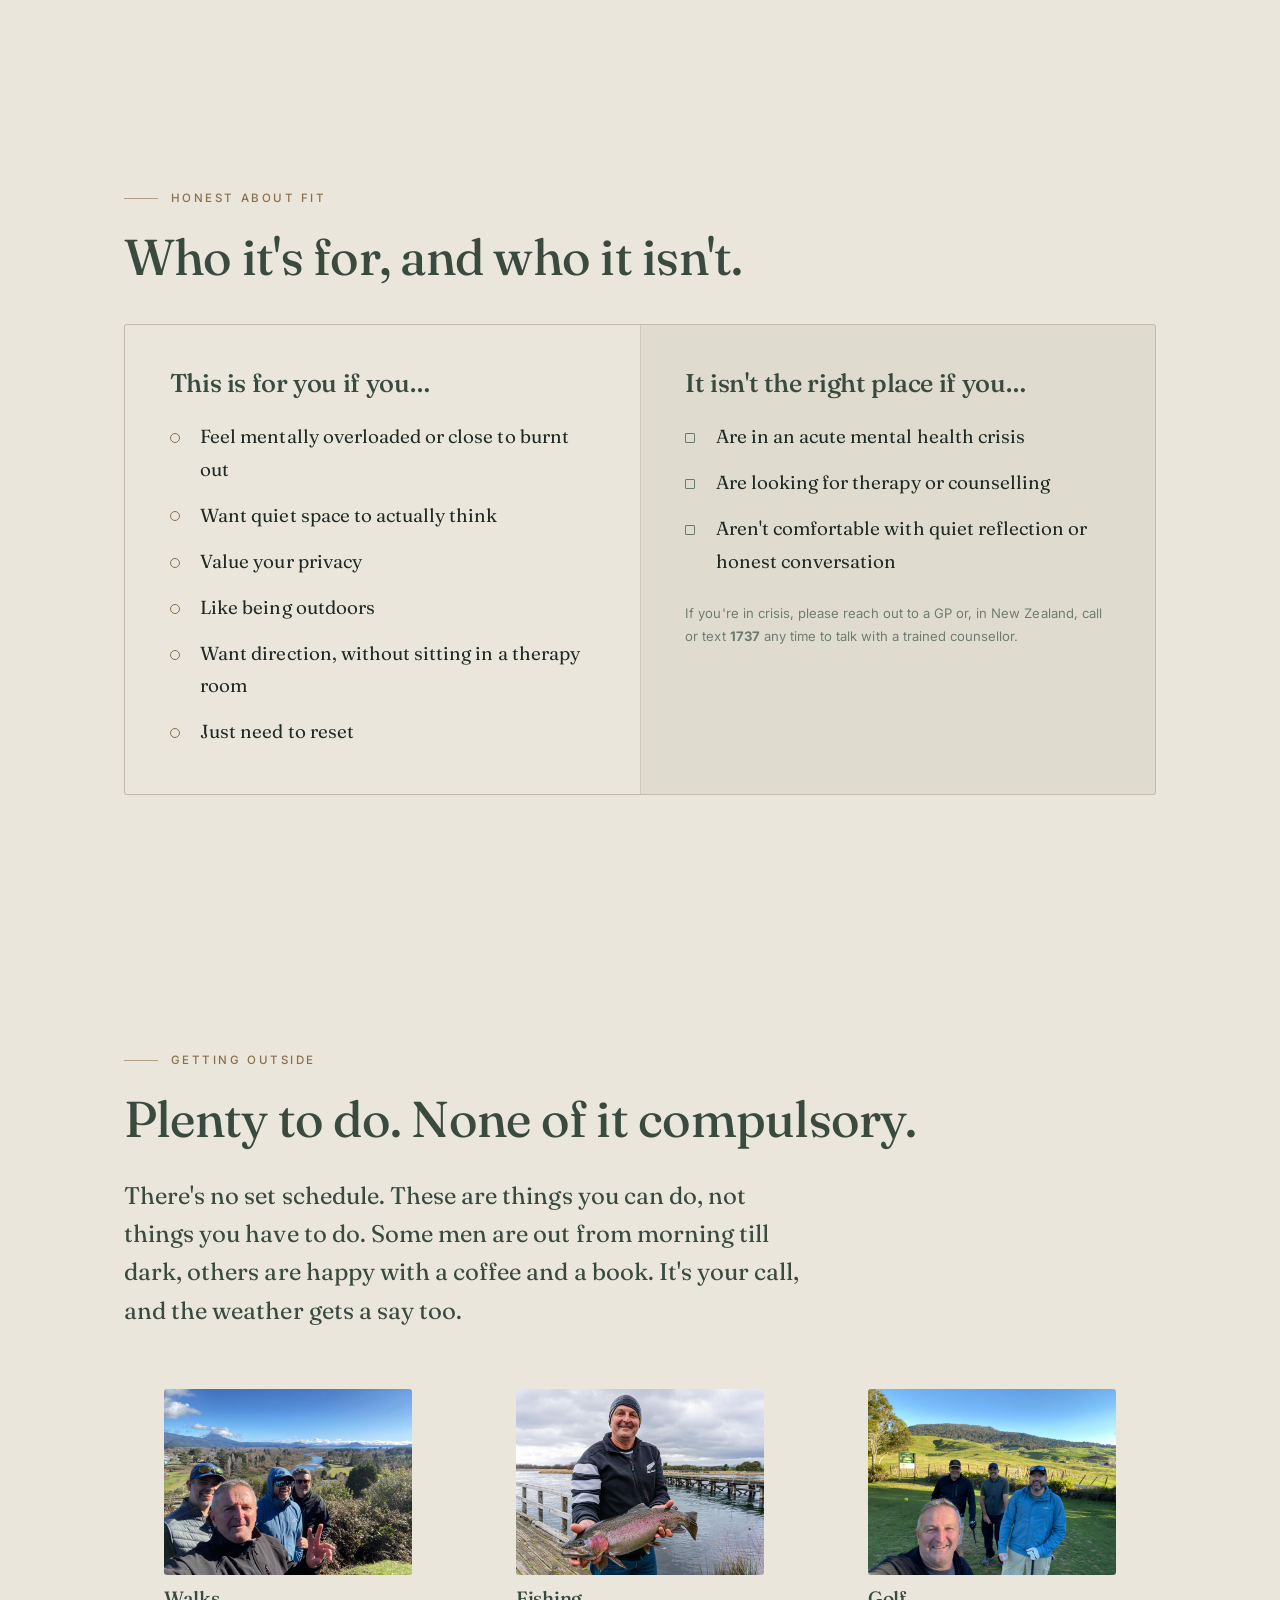
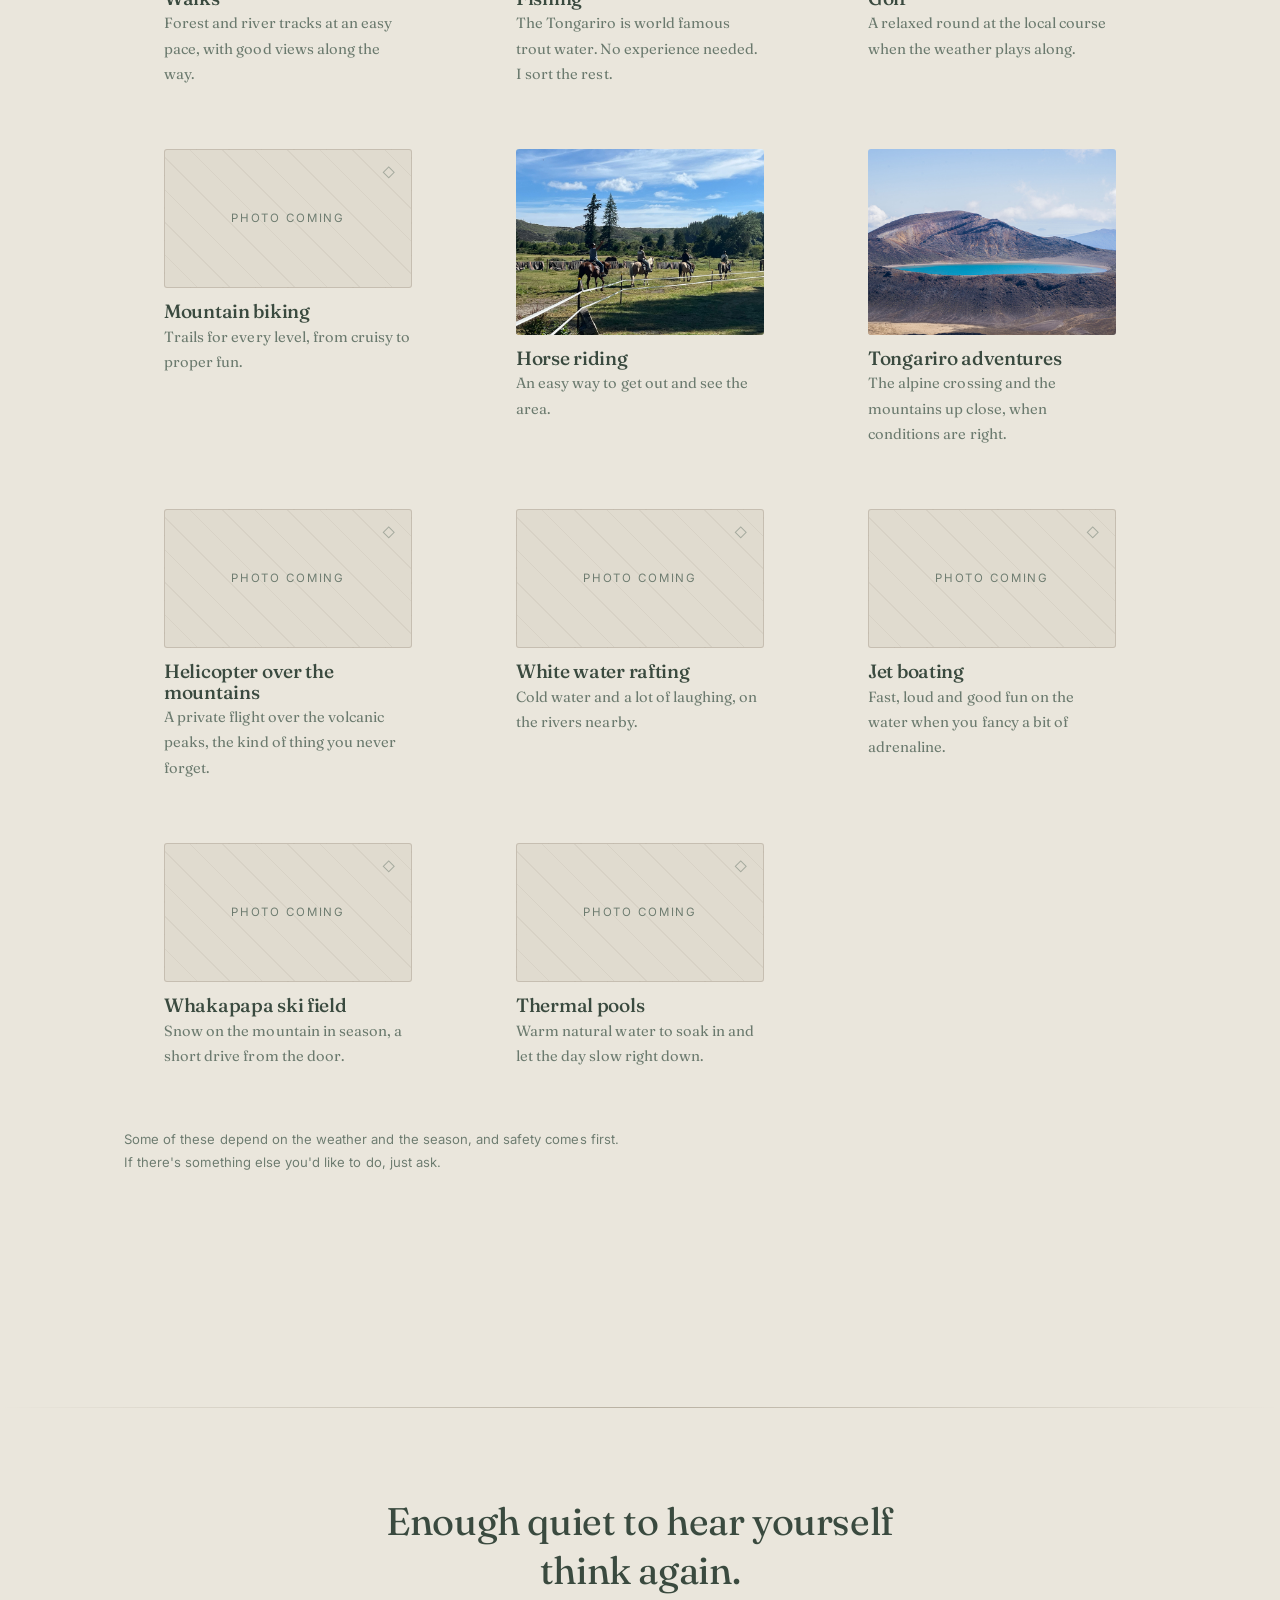
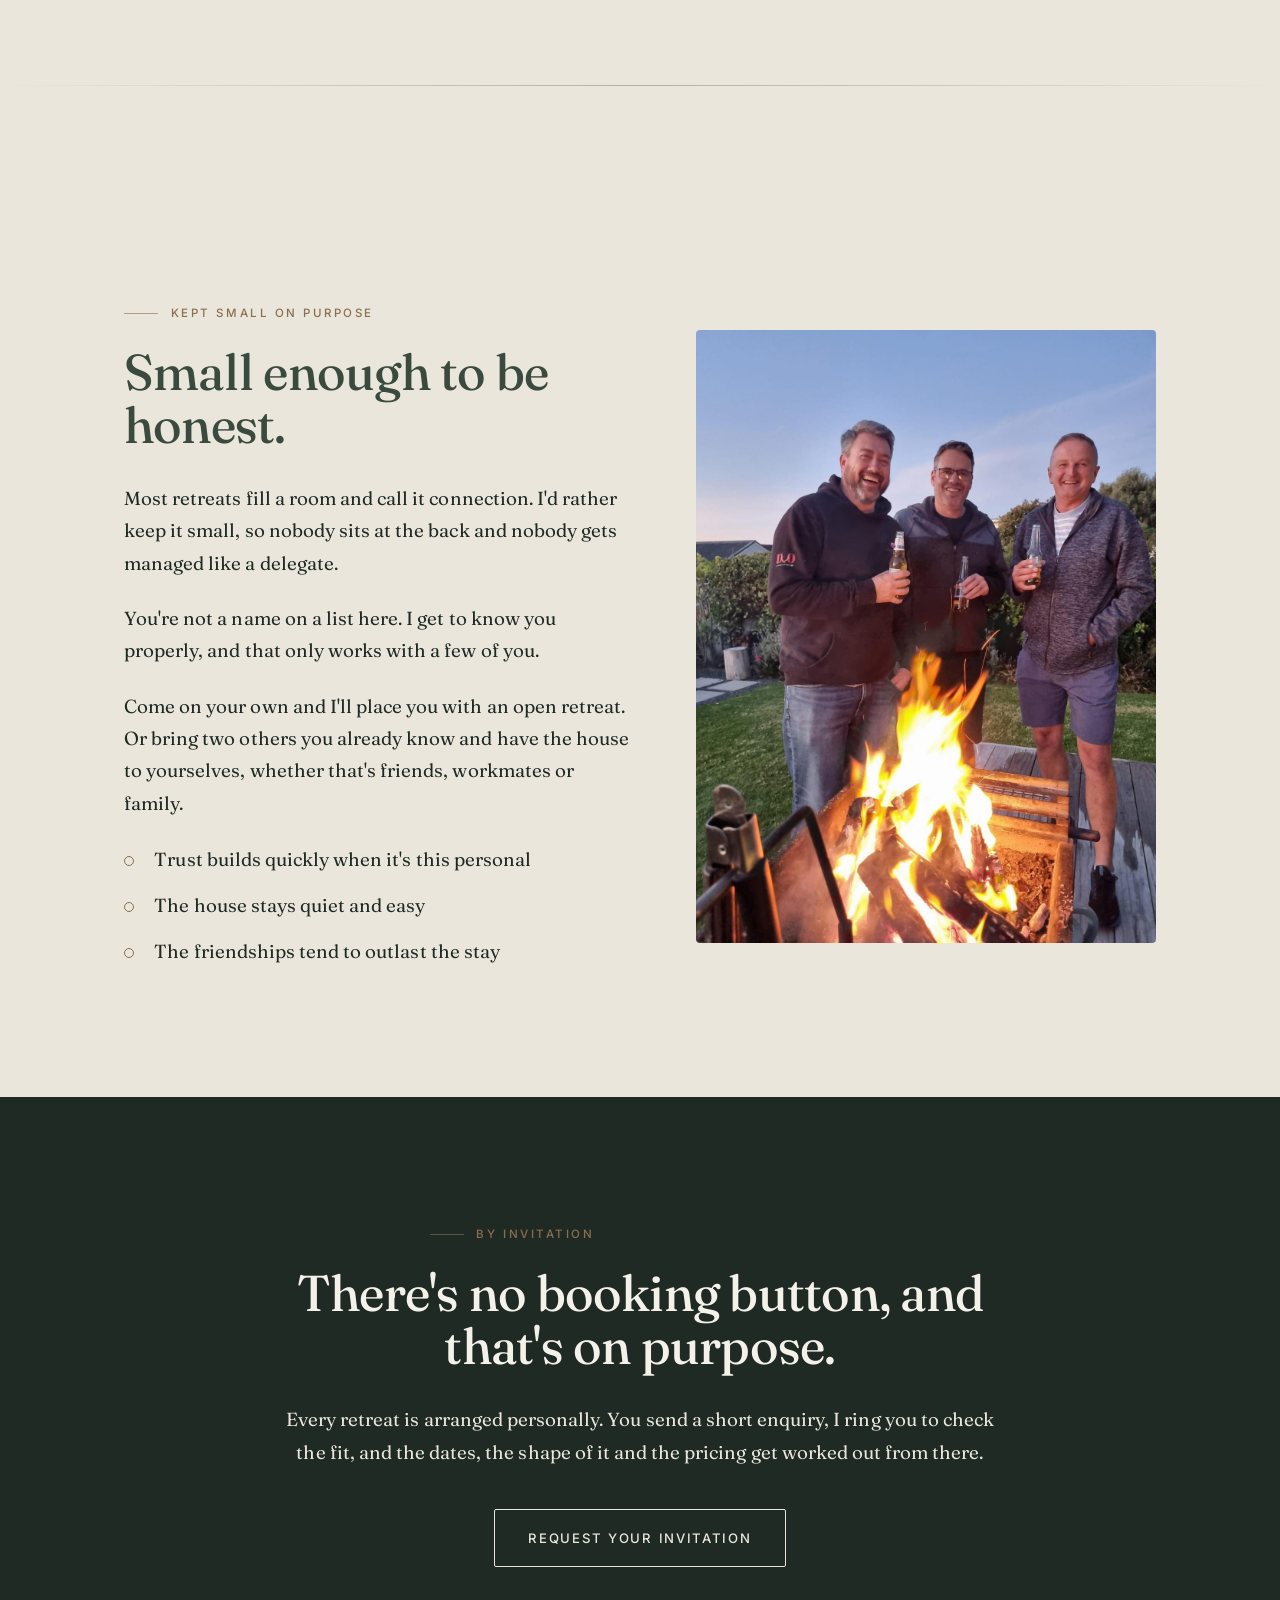
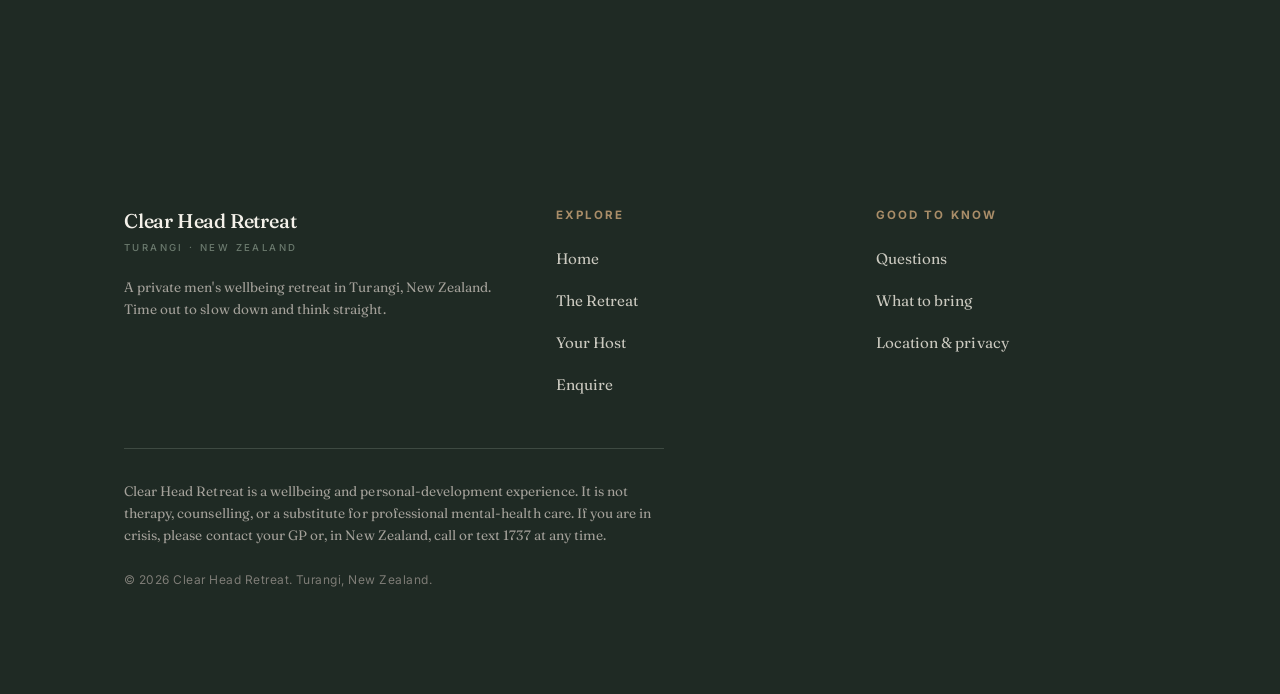
==== commit 78242a88: "Add files via upload" ====
--- a/index.html
+++ b/index.html
@@ -3,70 +3,30 @@
 <head>
 <meta charset="UTF-8">
 <meta name="viewport" content="width=device-width, initial-scale=1">
-<title>Men's Wellbeing Retreat NZ | Clear Head Retreat, Turangi</title>
-<meta name="description" content="A private men's wellbeing retreat in Turangi, New Zealand. A small group, time outdoors, good food and room to think. Hosted, not therapy. By enquiry only.">
+<title>Clear Head Retreat | A private men's reset in Turangi, New Zealand</title>
+<meta name="description" content="A private men's wellbeing retreat in Turangi, New Zealand. Get outside, slow down and think straight. Every retreat built around the people coming. Facilitated, not therapy. Enquiry only.">
 <meta name="theme-color" content="#3a4a3f">
-<meta name="robots" content="index, follow, max-image-preview:large, max-snippet:-1">
 <link rel="canonical" href="https://clearheadretreat.com/">
 <!-- Open Graph -->
 <meta property="og:type" content="website">
-<meta property="og:site_name" content="Clear Head Retreat">
-<meta property="og:locale" content="en_NZ">
-<meta property="og:url" content="https://clearheadretreat.com/">
-<meta property="og:title" content="Men's Wellbeing Retreat NZ | Clear Head Retreat, Turangi">
-<meta property="og:description" content="Time out in Turangi to slow down, get outside and think straight. A private, hosted retreat kept deliberately small.">
+<meta property="og:title" content="Clear Head Retreat | A private men's reset in Turangi">
+<meta property="og:description" content="Time out in Turangi to slow down, get outside and think straight. A quiet, private, facilitated retreat kept small.">
 <meta property="og:image" content="https://clearheadretreat.com/images/Hero.JPG">
-<meta property="og:image:alt" content="A boardwalk track through the tussock near Turangi, New Zealand">
-<!-- Twitter -->
-<meta name="twitter:card" content="summary_large_image">
-<meta name="twitter:title" content="Men's Wellbeing Retreat NZ | Clear Head Retreat, Turangi">
-<meta name="twitter:description" content="Time out in Turangi to slow down, get outside and think straight. A private, hosted retreat kept deliberately small.">
-<meta name="twitter:image" content="https://clearheadretreat.com/images/Hero.JPG">
-<meta name="twitter:image:alt" content="A boardwalk track through the tussock near Turangi, New Zealand">
 <link rel="icon" href="images/favicon.svg" type="image/svg+xml">
 <!-- Fonts -->
 <link rel="preconnect" href="https://fonts.googleapis.com">
 <link rel="preconnect" href="https://fonts.gstatic.com" crossorigin>
 <link href="https://fonts.googleapis.com/css2?family=Fraunces:opsz,wght@9..144,340;9..144,420;9..144,460;9..144,500&family=Inter:wght@400;500&display=swap" rel="stylesheet">
-<link rel="preload" as="image" href="images/Hero.JPG" fetchpriority="high">
 <link rel="stylesheet" href="css/style.css">
 <script type="application/ld+json">
 {
   "@context": "https://schema.org",
-  "@graph": [
-    {
-      "@type": "WebSite",
-      "@id": "https://clearheadretreat.com/#website",
-      "url": "https://clearheadretreat.com/",
-      "name": "Clear Head Retreat",
-      "inLanguage": "en-NZ",
-      "publisher": { "@id": "https://clearheadretreat.com/#business" }
-    },
-    {
-      "@type": "LodgingBusiness",
-      "@id": "https://clearheadretreat.com/#business",
-      "name": "Clear Head Retreat",
-      "description": "A private men's wellbeing retreat in Turangi, New Zealand. Kept small, outdoors and hosted, and built around the people coming.",
-      "url": "https://clearheadretreat.com/",
-      "image": "https://clearheadretreat.com/images/Hero.JPG",
-      "logo": "https://clearheadretreat.com/images/favicon.svg",
-      "address": { "@type": "PostalAddress", "addressLocality": "Turangi", "addressRegion": "Waikato", "addressCountry": "NZ" },
-      "geo": { "@type": "GeoCoordinates", "latitude": -38.9886, "longitude": 175.8081 },
-      "areaServed": [
-        { "@type": "Country", "name": "New Zealand" },
-        { "@type": "Country", "name": "Australia" }
-      ],
-      "knowsAbout": ["Men's wellbeing", "Burnout recovery", "Outdoor retreats", "Trout fishing", "Tongariro National Park"],
-      "amenityFeature": [
-        { "@type": "LocationFeatureSpecification", "name": "Private whole-house stays", "value": true },
-        { "@type": "LocationFeatureSpecification", "name": "All meals prepared on site", "value": true },
-        { "@type": "LocationFeatureSpecification", "name": "Hosted outdoor activities", "value": true }
-      ],
-      "maximumAttendeeCapacity": 4,
-      "audience": { "@type": "Audience", "audienceType": "Men" },
-      "availableLanguage": "en"
-    }
-  ]
+  "@type": "LodgingBusiness",
+  "name": "Clear Head Retreat",
+  "description": "A private men's wellbeing retreat in Turangi, New Zealand. Kept small, outdoors and facilitated, and built around the people coming.",
+  "address": { "@type": "PostalAddress", "addressLocality": "Turangi", "addressRegion": "Manawatu-Whanganui", "addressCountry": "NZ" },
+  "areaServed": "New Zealand",
+  "url": "https://clearheadretreat.com/"
 }
 </script>
 </head>
@@ -105,12 +65,11 @@
         <dl class="hero-meta hero-meta--inline">
           <div><dt>Format</dt><dd>Built around you</dd></div>
           <div><dt>Setting</dt><dd>A private home</dd></div>
-          <div><dt>Group</dt><dd>Up to four guests</dd></div>
           <div><dt>Nearby</dt><dd>Lake, tracks and mountains</dd></div>
         </dl>
       </div>
       <div>
-        <img src="images/Hero.JPG" alt="A boardwalk track through the tussock near Turangi" class="hero-img" fetchpriority="high">
+        <img src="images/Hero.JPG" alt="A boardwalk track through the tussock near Turangi" class="hero-img">
       </div>
     </div>
   </section>
@@ -124,8 +83,8 @@
       </div>
       <div>
         <p class="lead" style="max-width:none">Clear Head Retreat is a private stay at a quiet home in Turangi.</p>
-        <p style="max-width:none">Time outside, decent food, and room to think. Someone runs it and it has a shape, but it isn't therapy and it isn't counselling. It's the sort of break most men keep putting off.</p>
-        <p style="max-width:none">No two retreats run the same. We set the dates, the length and the pace around whoever is coming.</p>
+        <p style="max-width:none">Time outside, decent food, and room to think. There's someone running it and it has a shape, but it isn't therapy and it isn't counselling. It's the sort of break most men keep putting off.</p>
+        <p style="max-width:none">No two run the same. The dates, the length and the pace get set around whoever is coming.</p>
       </div>
     </div>
   </section>
@@ -144,8 +103,7 @@
             <li>Value your privacy</li>
             <li>Like being outdoors</li>
             <li>Want direction, without sitting in a therapy room</li>
-            <li>Just want a few days in the hills with good mates</li>
-            <li>Simply need to reset</li>
+            <li>Just need to reset</li>
           </ul>
         </div>
         <div class="not">
@@ -161,29 +119,6 @@
     </div>
   </section>
 
-  <hr class="riverline">
-
-  <!-- YOUR HOST (short version — the full story is on your-host.html) -->
-  <section class="section" aria-labelledby="host">
-    <div class="wrap split split--flip reveal" style="align-items:start">
-      <div>
-        <img src="images/Host.jpg" alt="Wade, host of Clear Head Retreat, in Turangi" class="hero-img" loading="lazy" decoding="async">
-      </div>
-      <div>
-        <p class="eyebrow">Who's behind it</p>
-        <h2 id="host">Meet Wade.</h2>
-        <p>Clear Head Retreat is hosted by Wade, [EDIT: age], originally from [EDIT: heritage and where he grew up]. He has lived and worked in [EDIT: countries and cities] before settling near Turangi, and spent most of his working life self-employed and on the tools.</p>
-        <p>Years of physical work took a toll, on his body and on his head. Clear Head Retreat came out of the point where something had to give. It's the break he needed and couldn't find anywhere.</p>
-        <p>He isn't a therapist and doesn't pretend to be. He's someone who has been through it, knows this part of the country properly, and is good company on a riverbank.</p>
-        <p>Behind the scenes, Celeste [EDIT: Celeste's role, e.g. "looks after the house, the food and the bookings"]. Between them, the place runs the way it should.</p>
-        <p class="form-note">Every photo on this website was taken by us, here. Nothing on this site is stock.</p>
-        <p class="mt-sm"><a class="btn" href="your-host.html">Read the longer version</a></p>
-      </div>
-    </div>
-  </section>
-
-  <hr class="riverline">
-
   <!-- ACTIVITIES -->
   <section class="section" aria-labelledby="acts">
     <div class="wrap reveal">
@@ -192,15 +127,15 @@
       <p class="lead" style="max-width:46ch">There's no set schedule. These are things you can do, not things you have to do. Some men are out from morning till dark, others are happy with a coffee and a book. It's your call, and the weather gets a say too.</p>
       <div class="activities mt-md">
         <figure class="activity">
-          <img src="images/walk-river.jpg" alt="Walking a track above the Tongariro River near Turangi" loading="lazy" decoding="async">
+          <img src="images/walk-river.jpg" alt="Walking above the Tongariro River" loading="lazy">
           <figcaption><h3>Walks</h3><p>Forest and river tracks at an easy pace, with good views along the way.</p></figcaption>
         </figure>
         <figure class="activity">
-          <img src="images/Fishing.JPG" alt="Fly fishing for trout on the Tongariro River at Turangi" loading="lazy" decoding="async">
-          <figcaption><h3>Fishing</h3><p>The Tongariro is world famous trout water. No experience needed, we sort the rest.</p></figcaption>
-        </figure>
-        <figure class="activity">
-          <img src="images/golf.jpg" alt="The golf course at Turangi with the ranges behind it" loading="lazy" decoding="async">
+          <img src="images/Fishing.JPG" alt="Fishing on the Tongariro River" loading="lazy">
+          <figcaption><h3>Fishing</h3><p>The Tongariro is world famous trout water. No experience needed. I sort the rest.</p></figcaption>
+        </figure>
+        <figure class="activity">
+          <img src="images/golf.jpg" alt="A round at the local course" loading="lazy">
           <figcaption><h3>Golf</h3><p>A relaxed round at the local course when the weather plays along.</p></figcaption>
         </figure>
         <figure class="activity">
@@ -208,28 +143,32 @@
           <figcaption><h3>Mountain biking</h3><p>Trails for every level, from cruisy to proper fun.</p></figcaption>
         </figure>
         <figure class="activity">
-          <img src="images/Horse.jpg" alt="Horse riding through open country near Turangi" loading="lazy" decoding="async">
+          <img src="images/Horse.jpg" alt="Horse riding near Turangi" loading="lazy">
           <figcaption><h3>Horse riding</h3><p>An easy way to get out and see the area.</p></figcaption>
         </figure>
         <figure class="activity">
-          <img src="images/Tongariro.jpg" alt="The volcanic landscape of the Tongariro Alpine Crossing" loading="lazy" decoding="async">
+          <img src="images/Tongariro.jpg" alt="The Tongariro alpine landscape" loading="lazy">
           <figcaption><h3>Tongariro adventures</h3><p>The alpine crossing and the mountains up close, when conditions are right.</p></figcaption>
         </figure>
         <figure class="activity">
           <div class="ph ph-wide">Photo coming</div>
+          <figcaption><h3>Helicopter over the mountains</h3><p>A private flight over the volcanic peaks, the kind of thing you never forget.</p></figcaption>
+        </figure>
+        <figure class="activity">
+          <div class="ph ph-wide">Photo coming</div>
           <figcaption><h3>White water rafting</h3><p>Cold water and a lot of laughing, on the rivers nearby.</p></figcaption>
         </figure>
         <figure class="activity">
           <div class="ph ph-wide">Photo coming</div>
+          <figcaption><h3>Jet boating</h3><p>Fast, loud and good fun on the water when you fancy a bit of adrenaline.</p></figcaption>
+        </figure>
+        <figure class="activity">
+          <div class="ph ph-wide">Photo coming</div>
           <figcaption><h3>Whakapapa ski field</h3><p>Snow on the mountain in season, a short drive from the door.</p></figcaption>
         </figure>
         <figure class="activity">
           <div class="ph ph-wide">Photo coming</div>
           <figcaption><h3>Thermal pools</h3><p>Warm natural water to soak in and let the day slow right down.</p></figcaption>
-        </figure>
-        <figure class="activity">
-          <img src="images/River.JPG" alt="A quiet bend on the Tongariro River below native bush" loading="lazy" decoding="async">
-          <figcaption><h3>Doing nothing at all</h3><p>A book, a coffee and a spot by the river. A perfectly good use of a day.</p></figcaption>
         </figure>
       </div>
       <p class="form-note mt-md">Some of these depend on the weather and the season, and safety comes first. If there's something else you'd like to do, just ask.</p>
@@ -249,21 +188,20 @@
   <section class="section" aria-labelledby="three">
     <div class="wrap split split--flip reveal">
       <div>
-        <img src="images/Fire.jpg" alt="Around the fire at Clear Head Retreat" class="ph-tall-img" loading="lazy" decoding="async">
+        <!-- REPLACE: two or three chairs by a fire / table set for a shared meal. 3:4 portrait. -->
+        <img src="images/Fire.jpg" alt="Around the fire at the retreat" class="ph-tall-img" loading="lazy">
       </div>
       <div>
         <p class="eyebrow">Kept small on purpose</p>
-        <h2 id="three">Small enough to be honest.</h2>
-        <p>Most retreats fill a room and call it connection. We'd rather keep it small, so nobody sits at the back and nobody gets managed like a delegate.</p>
-        <p>You're not a name on a list here. That only works with a few of you, so the house takes up to four guests and no more.</p>
-        <p><strong>Come on your own</strong> and we'll place you with an open retreat. <strong>Or bring your mates</strong> and have the house to yourselves, whether that's friends, workmates, brothers, or a father and his sons.</p>
-        <p>It doesn't have to be heavy, either. If four of you just want a few days in the hills, a fire, a feed and a fish, that's reason enough to come. We still put the days together, and we're still here.</p>
+        <h2>Small enough to be honest.</h2>
+        <p>Most retreats fill a room and call it connection. I'd rather keep it small, so nobody sits at the back and nobody gets managed like a delegate.</p>
+        <p>You're not a name on a list here. I get to know you properly, and that only works with a few of you.</p>
+        <p>Come on your own and I'll place you with an open retreat. Or bring two others you already know and have the house to yourselves, whether that's friends, workmates or family.</p>
         <ul class="ticks mt-sm">
           <li>Trust builds quickly when it's this personal</li>
           <li>The house stays quiet and easy</li>
           <li>The friendships tend to outlast the stay</li>
         </ul>
-        <p class="mt-sm"><a class="btn" href="the-retreat.html#faq">How whole-house stays work</a></p>
       </div>
     </div>
   </section>
@@ -273,7 +211,7 @@
     <div class="wrap narrow center reveal">
       <p class="eyebrow" style="justify-content:center">By invitation</p>
       <h2 id="cta">There's no booking button, and that's on purpose.</h2>
-      <p style="margin-inline:auto">Every retreat is arranged personally. You send a short enquiry, we ring you to check the fit, and the dates, the shape of it and the pricing get worked out from there.</p>
+      <p style="margin-inline:auto">Every retreat is arranged personally. You send a short enquiry, I ring you to check the fit, and the dates, the shape of it and the pricing get worked out from there.</p>
       <p class="mt-md"><a class="btn btn--light" href="enquire.html">Request your invitation</a></p>
     </div>
   </section>
@@ -301,7 +239,6 @@
         <h4>Good to know</h4>
         <ul>
           <li><a href="the-retreat.html#faq">Questions</a></li>
-          <li><a href="the-retreat.html#stay">The house</a></li>
           <li><a href="the-retreat.html#bring">What to bring</a></li>
           <li><a href="the-retreat.html#location">Location &amp; privacy</a></li>
         </ul>
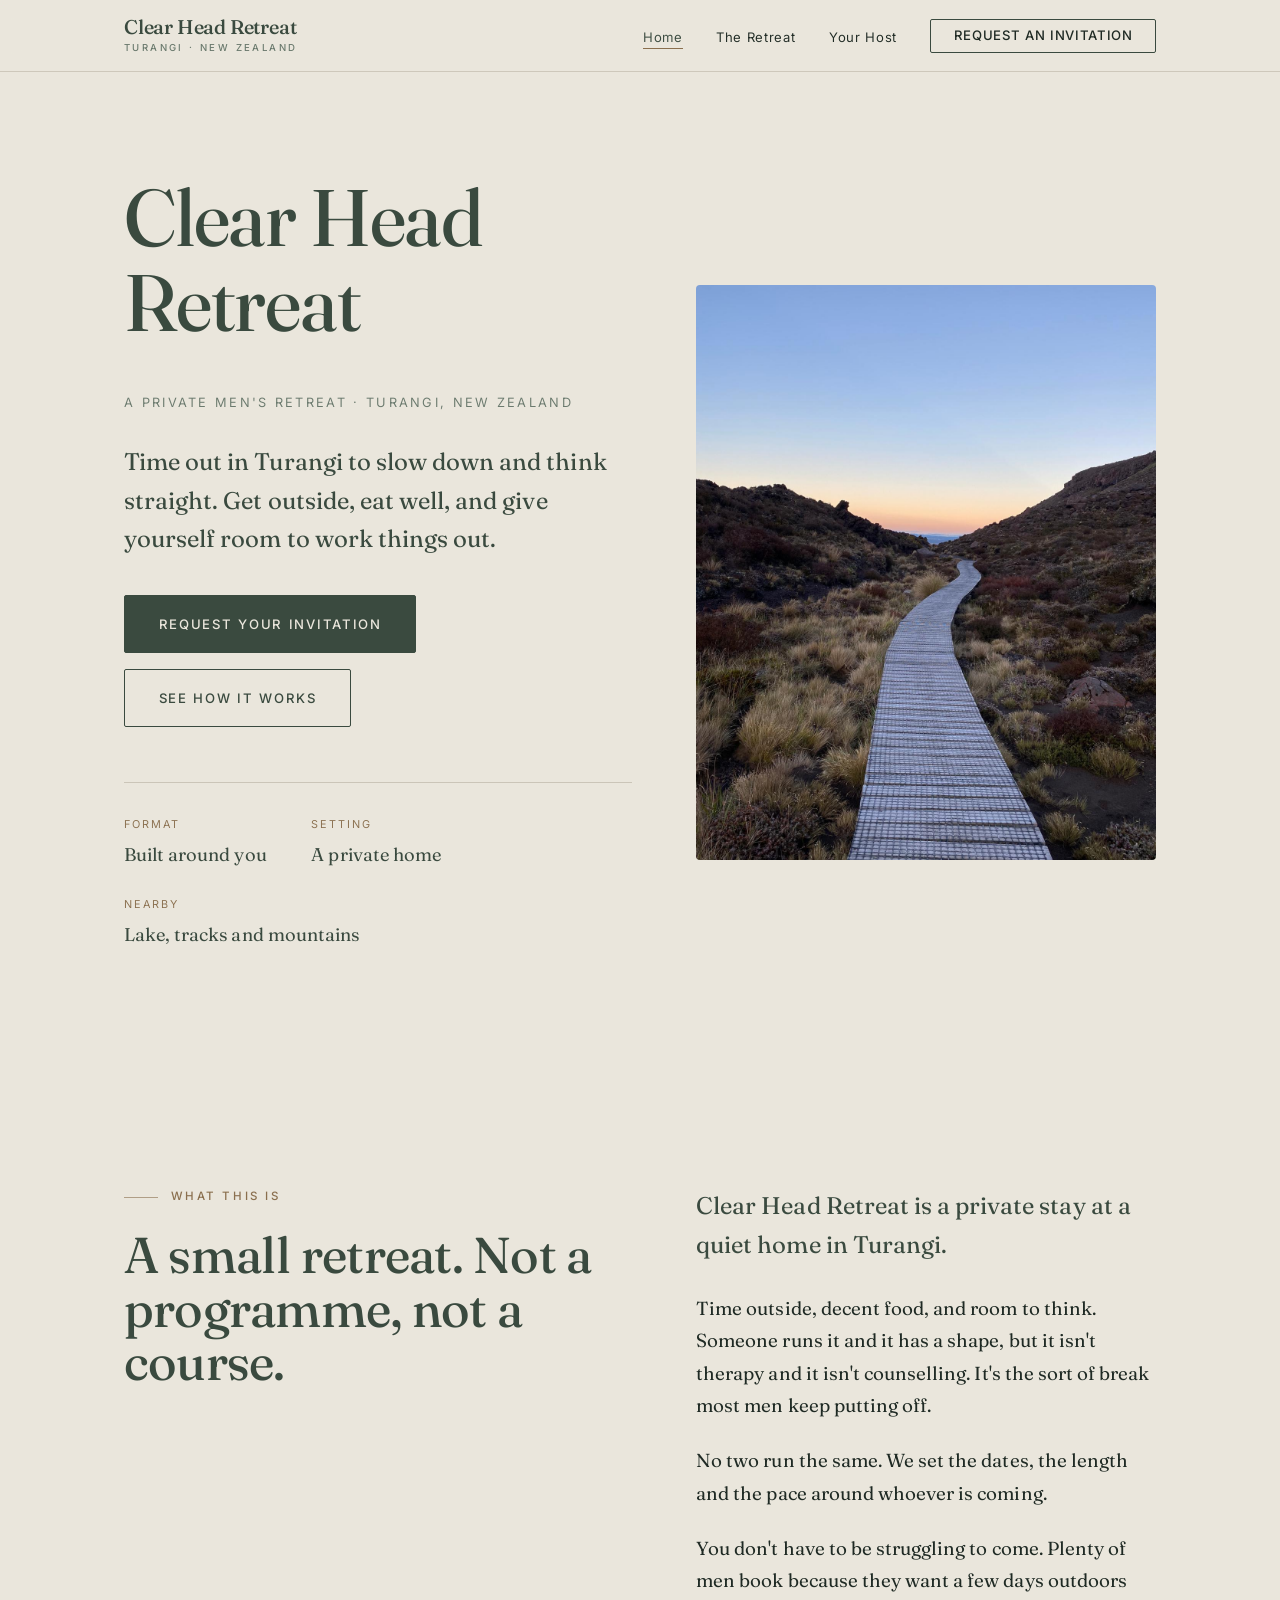
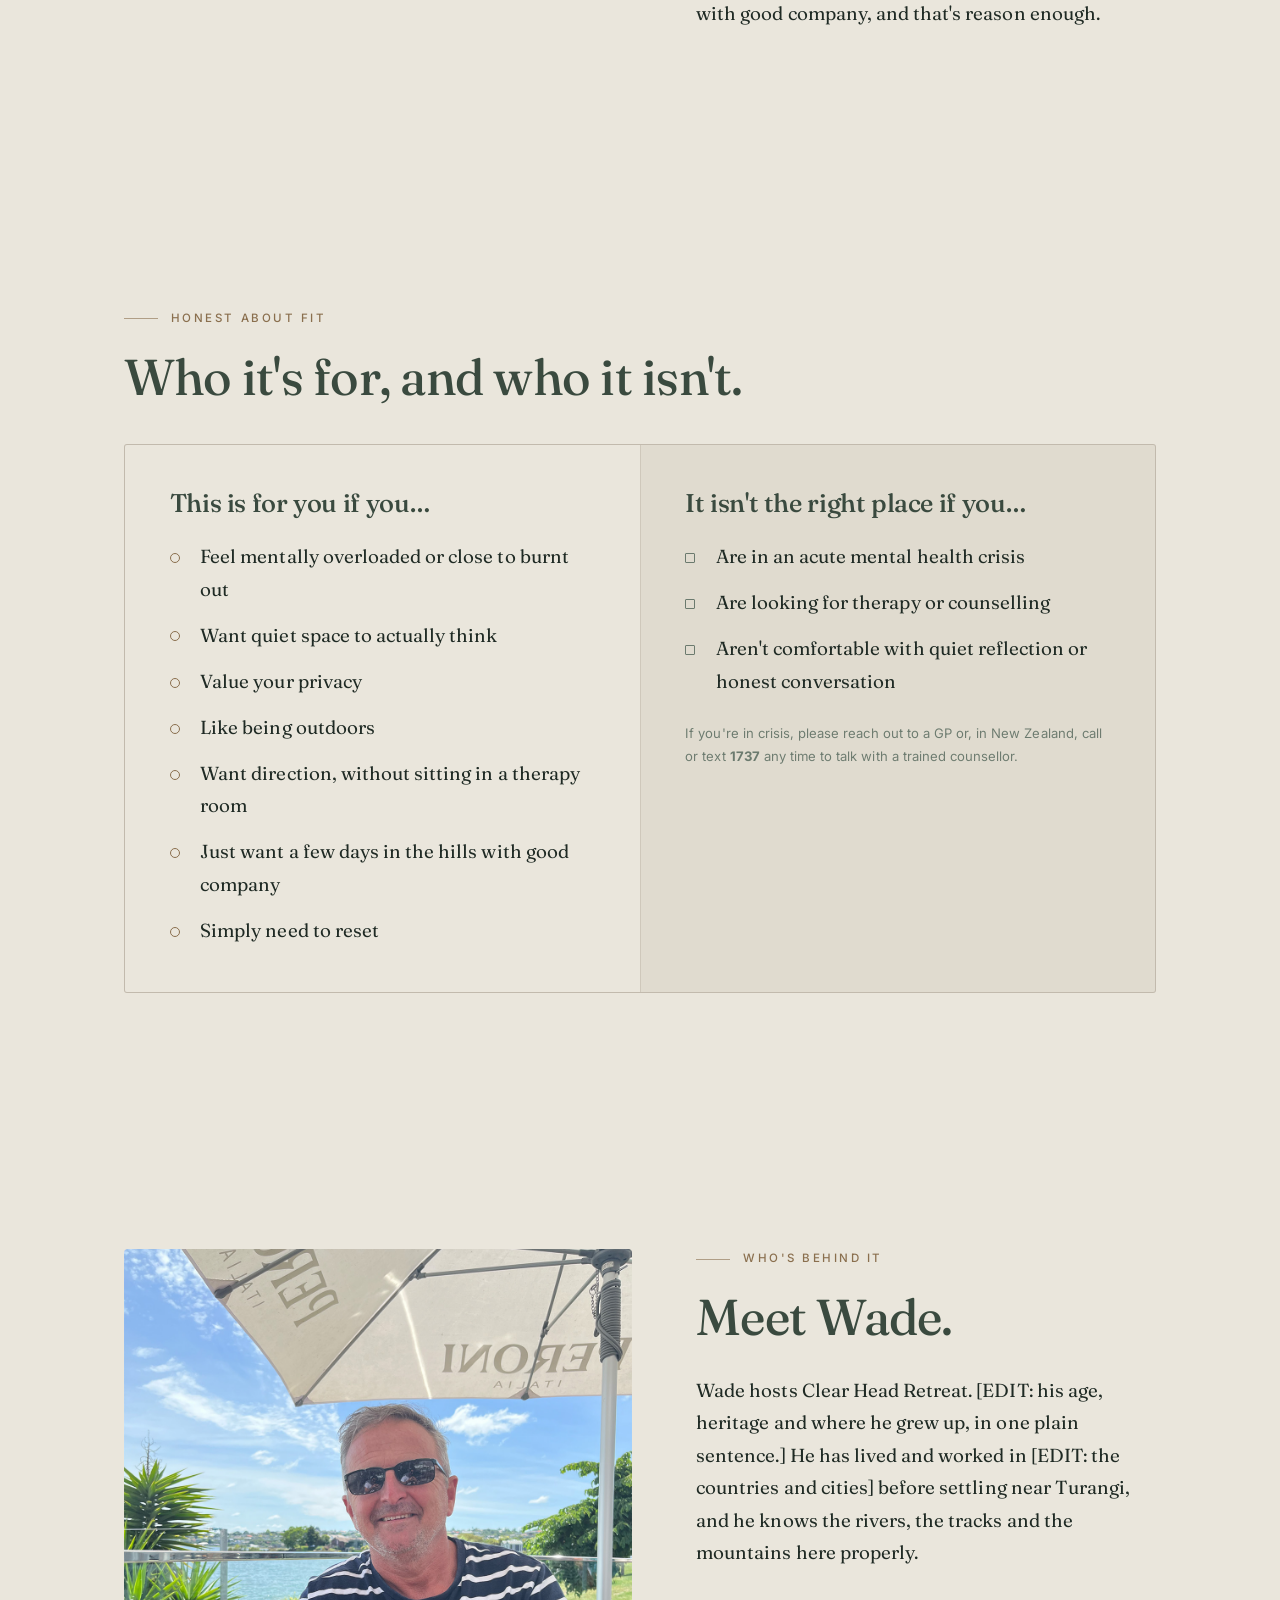
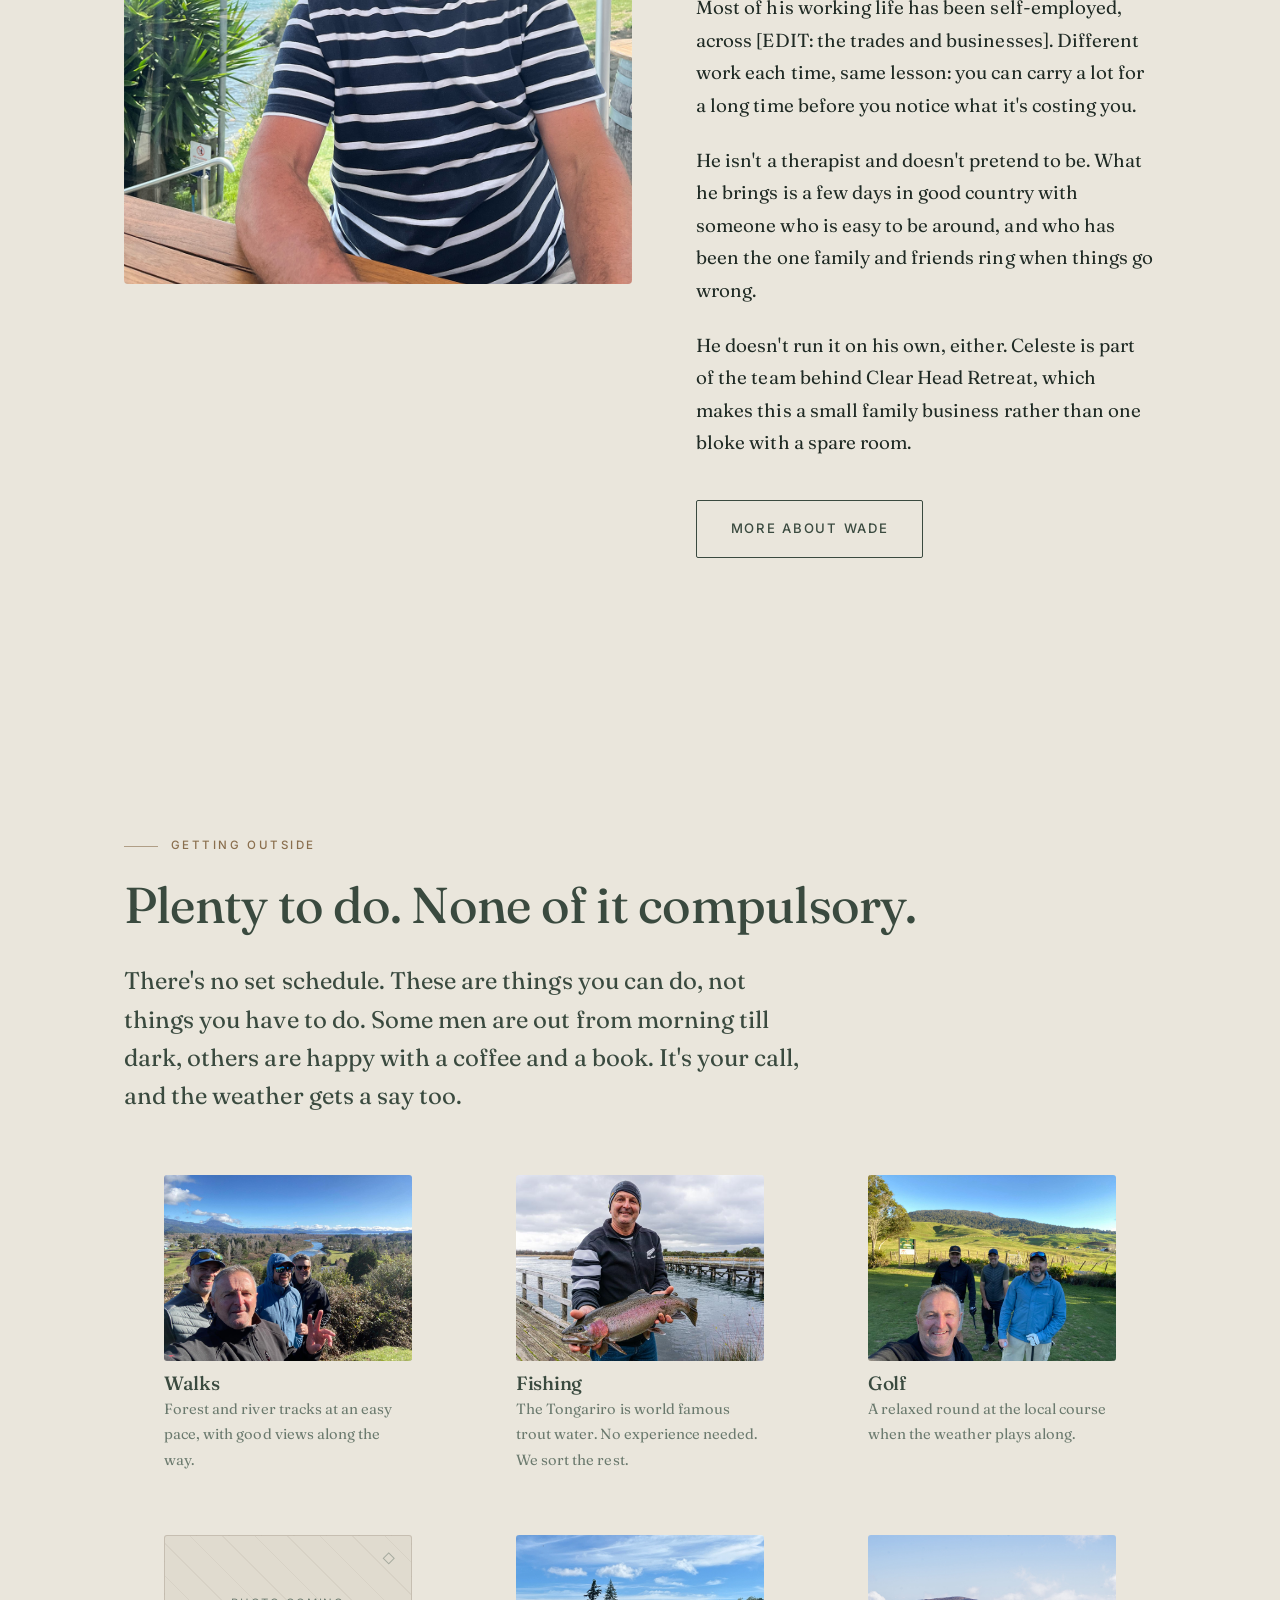
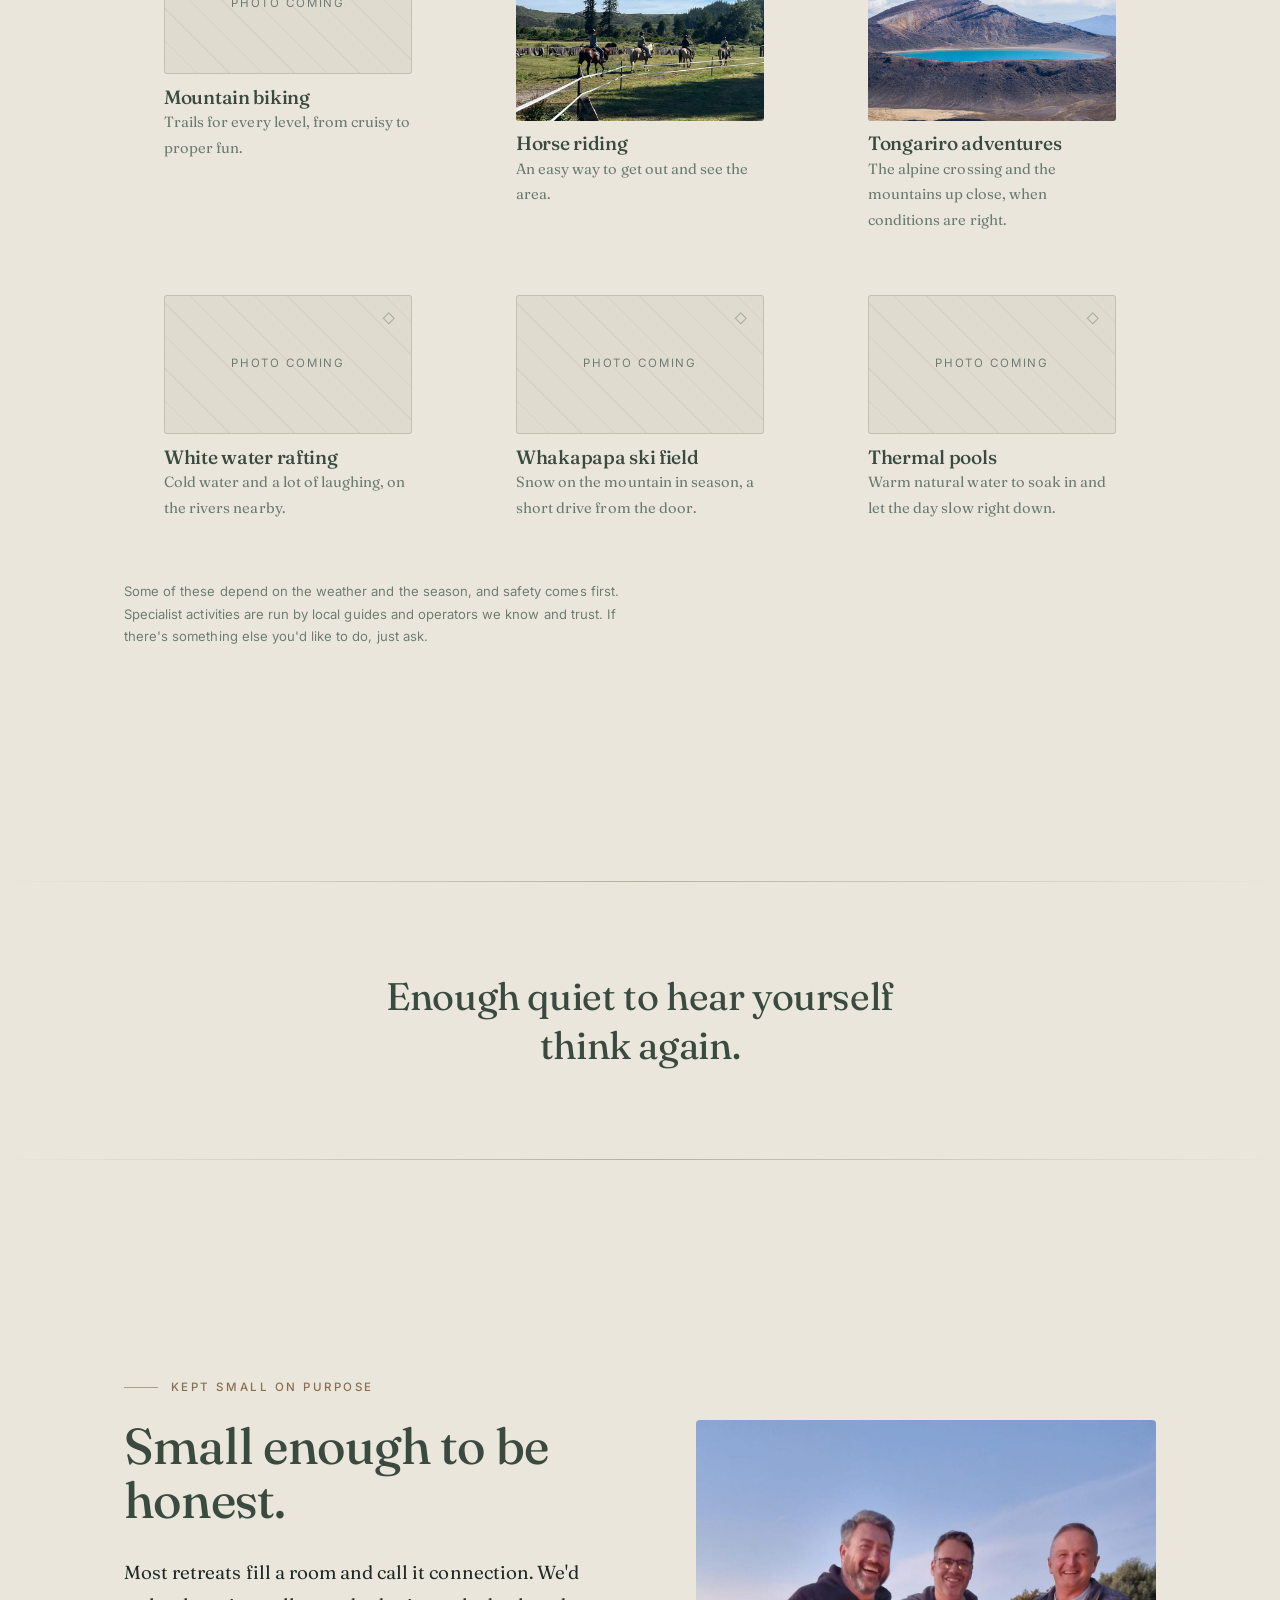
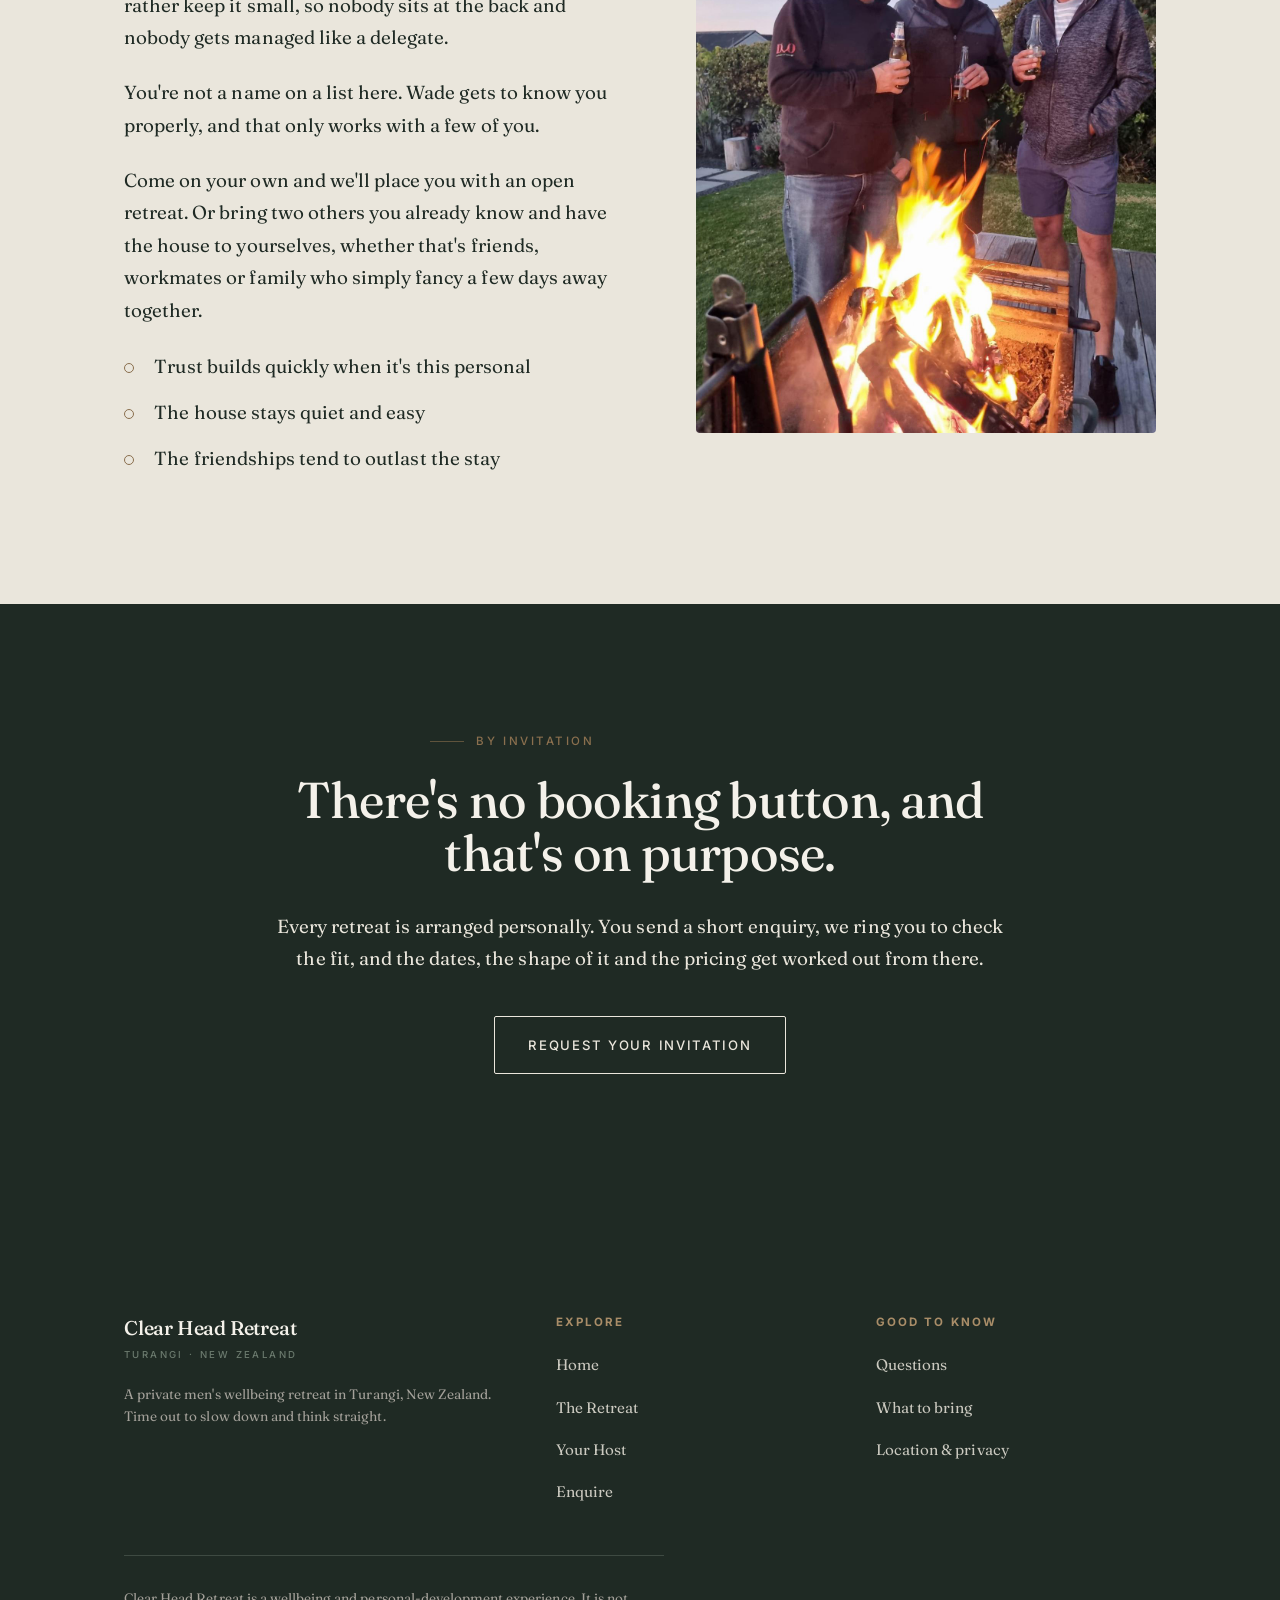
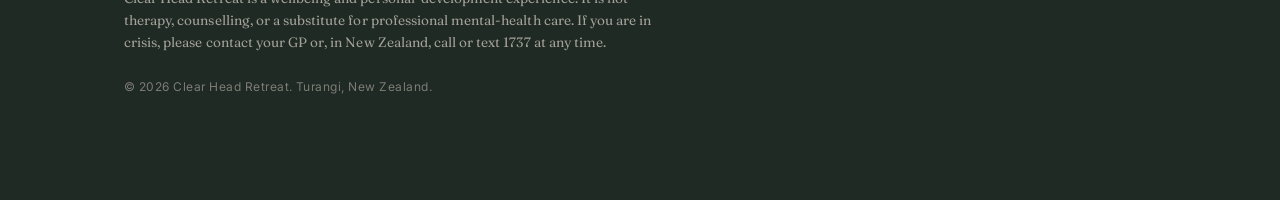
==== commit 8e389776: "Add files via upload" ====
--- a/index.html
+++ b/index.html
@@ -4,13 +4,13 @@
 <meta charset="UTF-8">
 <meta name="viewport" content="width=device-width, initial-scale=1">
 <title>Clear Head Retreat | A private men's reset in Turangi, New Zealand</title>
-<meta name="description" content="A private men's wellbeing retreat in Turangi, New Zealand. Get outside, slow down and think straight. Every retreat built around the people coming. Facilitated, not therapy. Enquiry only.">
+<meta name="description" content="A private men's wellbeing retreat in Turangi, New Zealand. Get outside, slow down and think straight. For men who are overloaded, and for mates who just want time in the hills. Enquiry only.">
 <meta name="theme-color" content="#3a4a3f">
 <link rel="canonical" href="https://clearheadretreat.com/">
 <!-- Open Graph -->
 <meta property="og:type" content="website">
 <meta property="og:title" content="Clear Head Retreat | A private men's reset in Turangi">
-<meta property="og:description" content="Time out in Turangi to slow down, get outside and think straight. A quiet, private, facilitated retreat kept small.">
+<meta property="og:description" content="Time out in Turangi to slow down, get outside and think straight. A quiet, private retreat kept small. For a reset, or just for time outdoors with good company.">
 <meta property="og:image" content="https://clearheadretreat.com/images/Hero.JPG">
 <link rel="icon" href="images/favicon.svg" type="image/svg+xml">
 <!-- Fonts -->
@@ -83,8 +83,9 @@
       </div>
       <div>
         <p class="lead" style="max-width:none">Clear Head Retreat is a private stay at a quiet home in Turangi.</p>
-        <p style="max-width:none">Time outside, decent food, and room to think. There's someone running it and it has a shape, but it isn't therapy and it isn't counselling. It's the sort of break most men keep putting off.</p>
-        <p style="max-width:none">No two run the same. The dates, the length and the pace get set around whoever is coming.</p>
+        <p style="max-width:none">Time outside, decent food, and room to think. Someone runs it and it has a shape, but it isn't therapy and it isn't counselling. It's the sort of break most men keep putting off.</p>
+        <p style="max-width:none">No two run the same. We set the dates, the length and the pace around whoever is coming.</p>
+        <p style="max-width:none">You don't have to be struggling to come. Plenty of men book because they want a few days outdoors with good company, and that's reason enough.</p>
       </div>
     </div>
   </section>
@@ -103,7 +104,8 @@
             <li>Value your privacy</li>
             <li>Like being outdoors</li>
             <li>Want direction, without sitting in a therapy room</li>
-            <li>Just need to reset</li>
+            <li>Just want a few days in the hills with good company</li>
+            <li>Simply need to reset</li>
           </ul>
         </div>
         <div class="not">
@@ -119,6 +121,25 @@
     </div>
   </section>
 
+  <!-- YOUR HOST (short version) -->
+  <section class="section" aria-labelledby="host">
+    <div class="wrap split reveal" style="align-items:start">
+      <div>
+        <img src="images/Host.jpg" alt="Wade, host of Clear Head Retreat, in Turangi" class="hero-img" loading="lazy">
+      </div>
+      <div>
+        <p class="eyebrow">Who's behind it</p>
+        <h2 id="host">Meet Wade.</h2>
+        <p>Wade hosts Clear Head Retreat. [EDIT: his age, heritage and where he grew up, in one plain sentence.] He has lived and worked in [EDIT: the countries and cities] before settling near Turangi, and he knows the rivers, the tracks and the mountains here properly.</p>
+        <p>Most of his working life has been self-employed, across [EDIT: the trades and businesses]. Different work each time, same lesson: you can carry a lot for a long time before you notice what it's costing you.</p>
+        <p>He isn't a therapist and doesn't pretend to be. What he brings is a few days in good country with someone who is easy to be around, and who has been the one family and friends ring when things go wrong.</p>
+        <!-- EDIT: replace the sentence below with Celeste's actual role and relationship to Wade, e.g. "Celeste co-founded the retreat and looks after the house, the food and the bookings." -->
+        <p>He doesn't run it on his own, either. Celeste is part of the team behind Clear Head Retreat, which makes this a small family business rather than one bloke with a spare room.</p>
+        <p class="mt-md"><a class="btn" href="your-host.html">More about Wade</a></p>
+      </div>
+    </div>
+  </section>
+
   <!-- ACTIVITIES -->
   <section class="section" aria-labelledby="acts">
     <div class="wrap reveal">
@@ -132,7 +153,7 @@
         </figure>
         <figure class="activity">
           <img src="images/Fishing.JPG" alt="Fishing on the Tongariro River" loading="lazy">
-          <figcaption><h3>Fishing</h3><p>The Tongariro is world famous trout water. No experience needed. I sort the rest.</p></figcaption>
+          <figcaption><h3>Fishing</h3><p>The Tongariro is world famous trout water. No experience needed. We sort the rest.</p></figcaption>
         </figure>
         <figure class="activity">
           <img src="images/golf.jpg" alt="A round at the local course" loading="lazy">
@@ -152,18 +173,10 @@
         </figure>
         <figure class="activity">
           <div class="ph ph-wide">Photo coming</div>
-          <figcaption><h3>Helicopter over the mountains</h3><p>A private flight over the volcanic peaks, the kind of thing you never forget.</p></figcaption>
-        </figure>
-        <figure class="activity">
-          <div class="ph ph-wide">Photo coming</div>
           <figcaption><h3>White water rafting</h3><p>Cold water and a lot of laughing, on the rivers nearby.</p></figcaption>
         </figure>
         <figure class="activity">
           <div class="ph ph-wide">Photo coming</div>
-          <figcaption><h3>Jet boating</h3><p>Fast, loud and good fun on the water when you fancy a bit of adrenaline.</p></figcaption>
-        </figure>
-        <figure class="activity">
-          <div class="ph ph-wide">Photo coming</div>
           <figcaption><h3>Whakapapa ski field</h3><p>Snow on the mountain in season, a short drive from the door.</p></figcaption>
         </figure>
         <figure class="activity">
@@ -171,7 +184,7 @@
           <figcaption><h3>Thermal pools</h3><p>Warm natural water to soak in and let the day slow right down.</p></figcaption>
         </figure>
       </div>
-      <p class="form-note mt-md">Some of these depend on the weather and the season, and safety comes first. If there's something else you'd like to do, just ask.</p>
+      <p class="form-note mt-md">Some of these depend on the weather and the season, and safety comes first. Specialist activities are run by local guides and operators we know and trust. If there's something else you'd like to do, just ask.</p>
     </div>
   </section>
 
@@ -194,9 +207,9 @@
       <div>
         <p class="eyebrow">Kept small on purpose</p>
         <h2>Small enough to be honest.</h2>
-        <p>Most retreats fill a room and call it connection. I'd rather keep it small, so nobody sits at the back and nobody gets managed like a delegate.</p>
-        <p>You're not a name on a list here. I get to know you properly, and that only works with a few of you.</p>
-        <p>Come on your own and I'll place you with an open retreat. Or bring two others you already know and have the house to yourselves, whether that's friends, workmates or family.</p>
+        <p>Most retreats fill a room and call it connection. We'd rather keep it small, so nobody sits at the back and nobody gets managed like a delegate.</p>
+        <p>You're not a name on a list here. Wade gets to know you properly, and that only works with a few of you.</p>
+        <p>Come on your own and we'll place you with an open retreat. Or bring two others you already know and have the house to yourselves, whether that's friends, workmates or family who simply fancy a few days away together.</p>
         <ul class="ticks mt-sm">
           <li>Trust builds quickly when it's this personal</li>
           <li>The house stays quiet and easy</li>
@@ -211,7 +224,7 @@
     <div class="wrap narrow center reveal">
       <p class="eyebrow" style="justify-content:center">By invitation</p>
       <h2 id="cta">There's no booking button, and that's on purpose.</h2>
-      <p style="margin-inline:auto">Every retreat is arranged personally. You send a short enquiry, I ring you to check the fit, and the dates, the shape of it and the pricing get worked out from there.</p>
+      <p style="margin-inline:auto">Every retreat is arranged personally. You send a short enquiry, we ring you to check the fit, and the dates, the shape of it and the pricing get worked out from there.</p>
       <p class="mt-md"><a class="btn btn--light" href="enquire.html">Request your invitation</a></p>
     </div>
   </section>
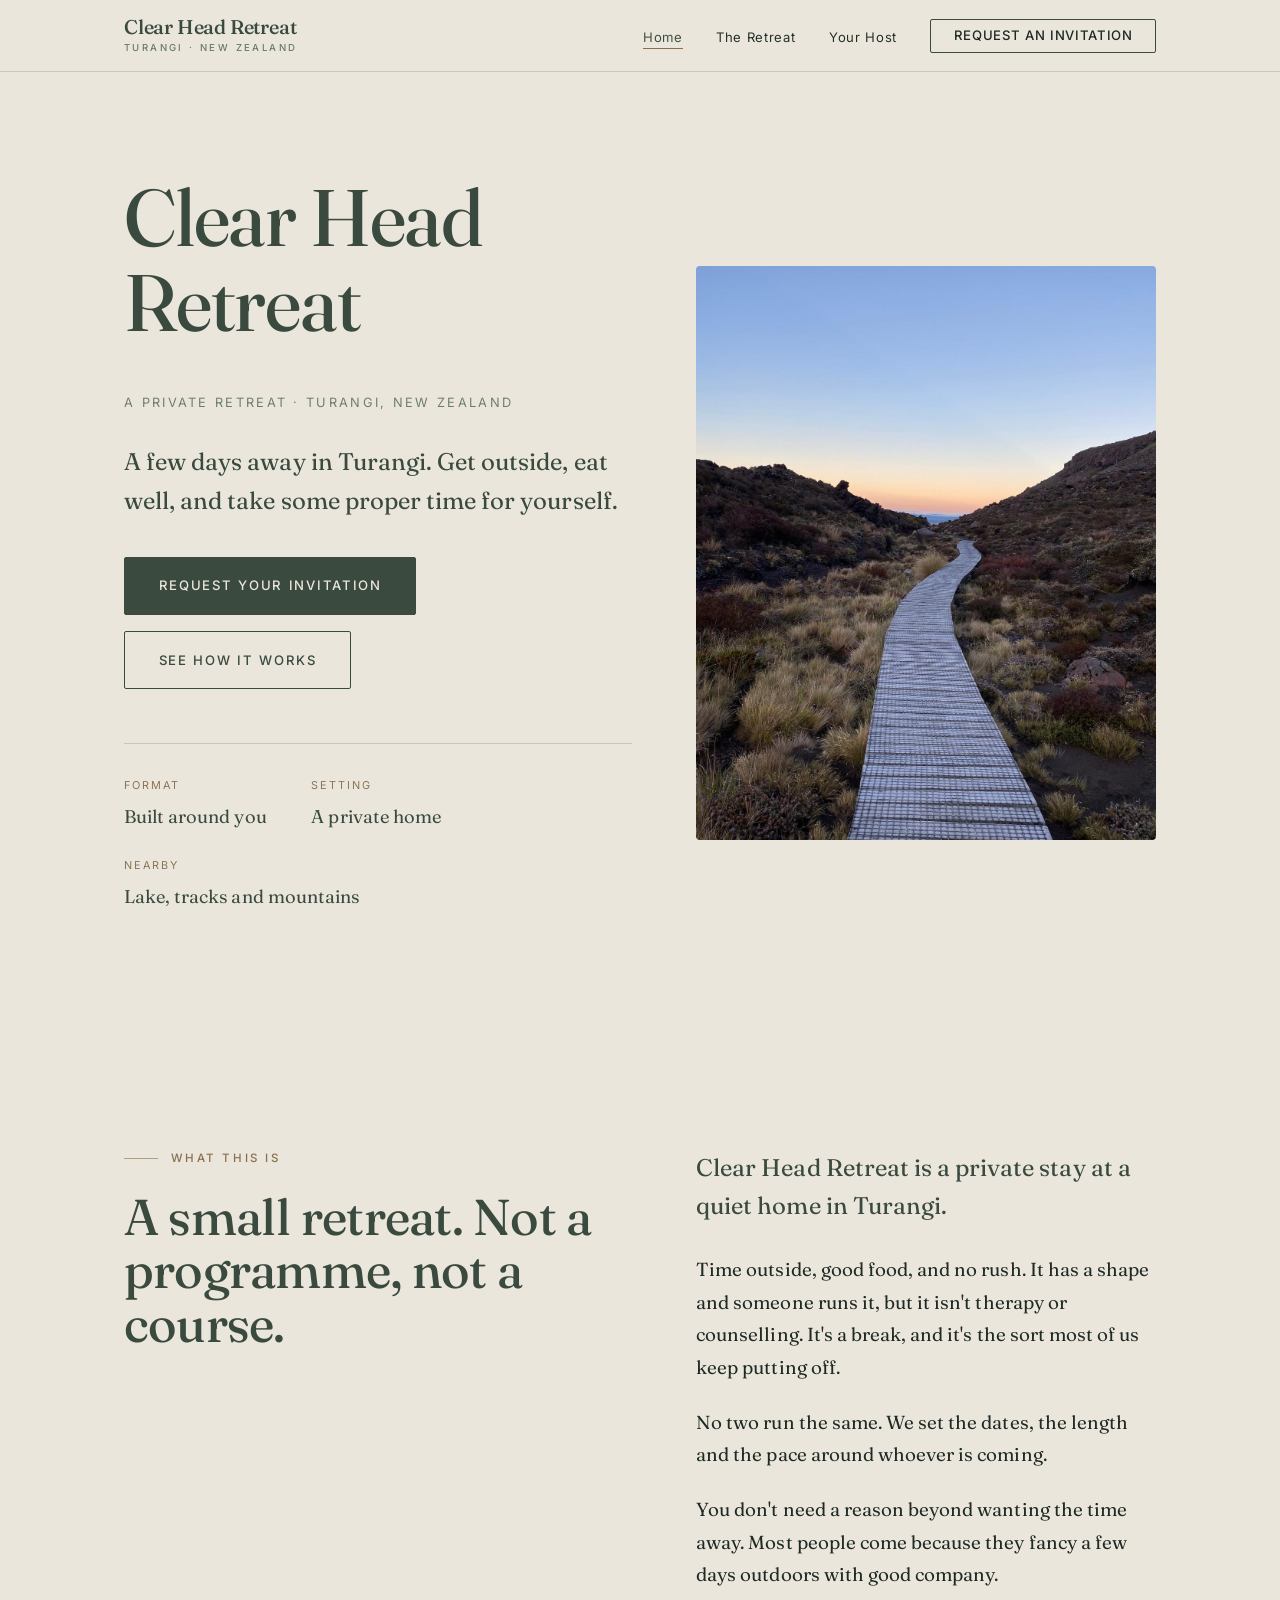
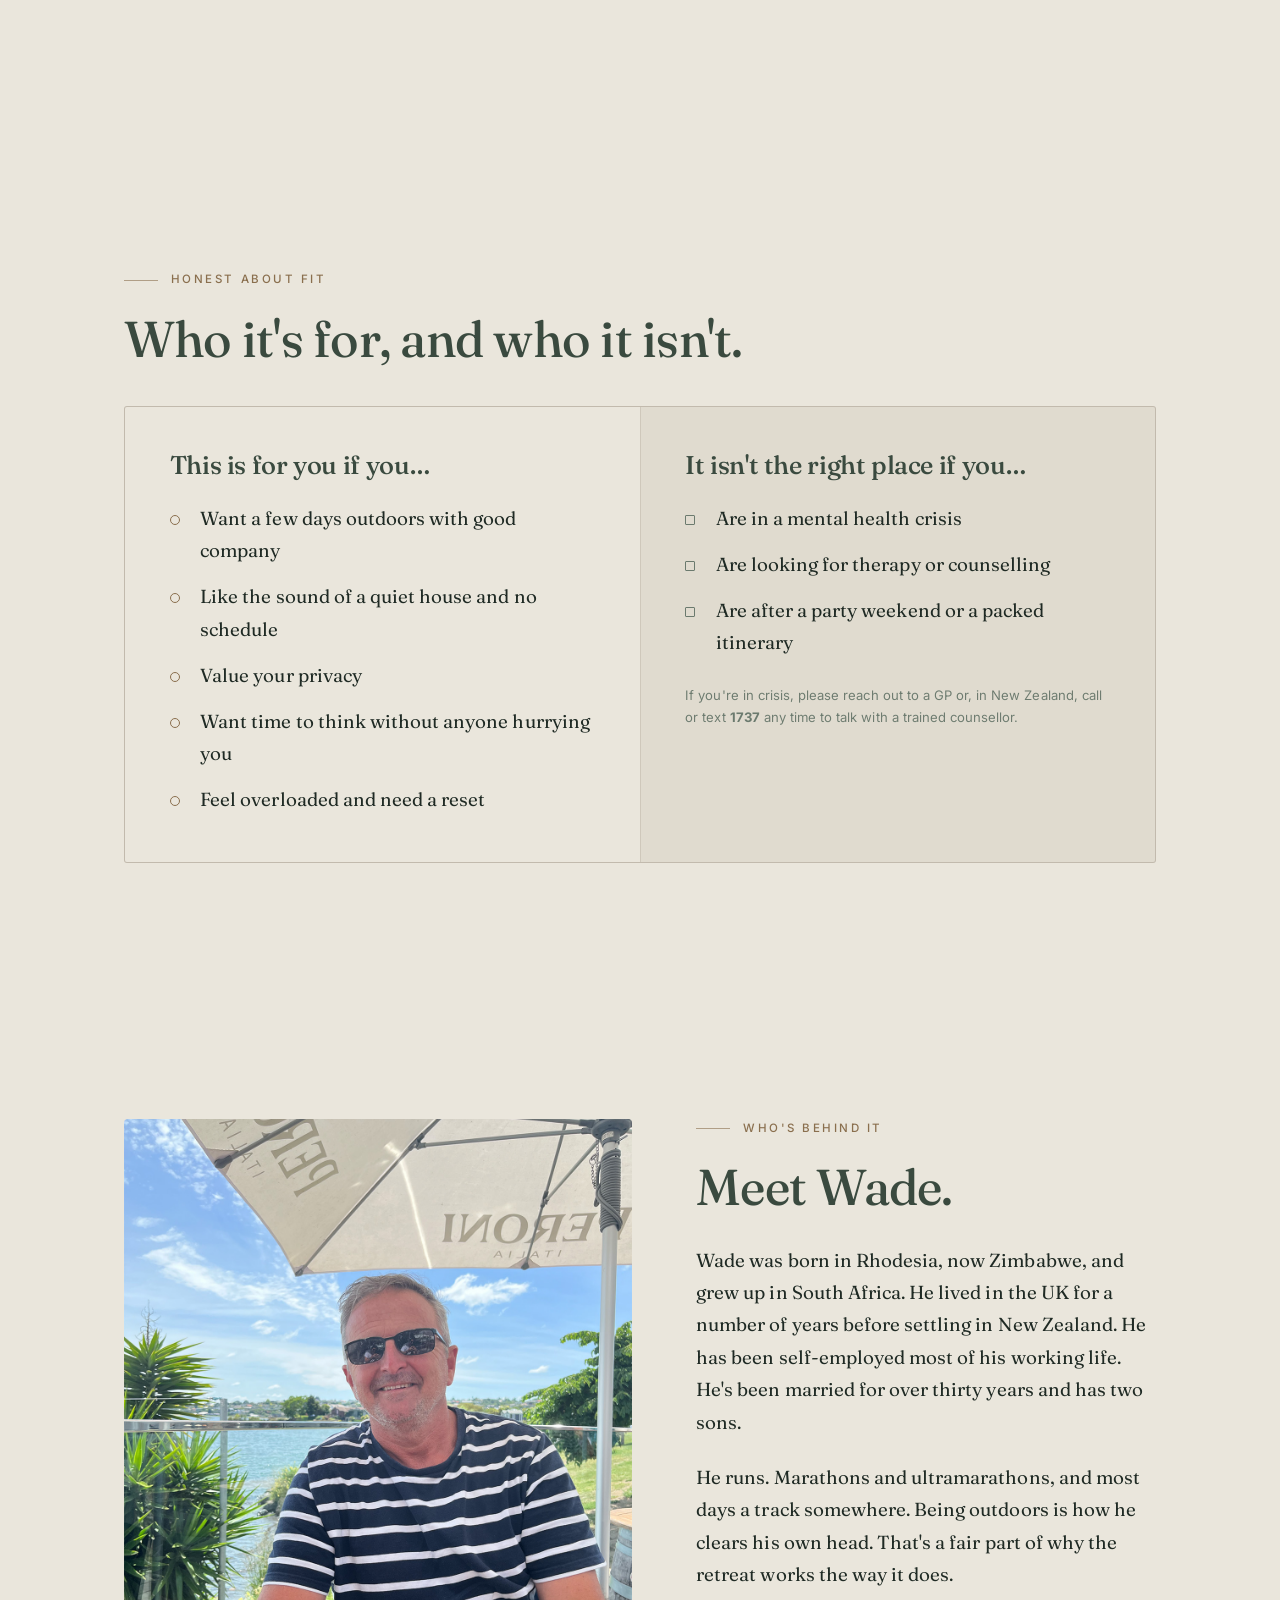
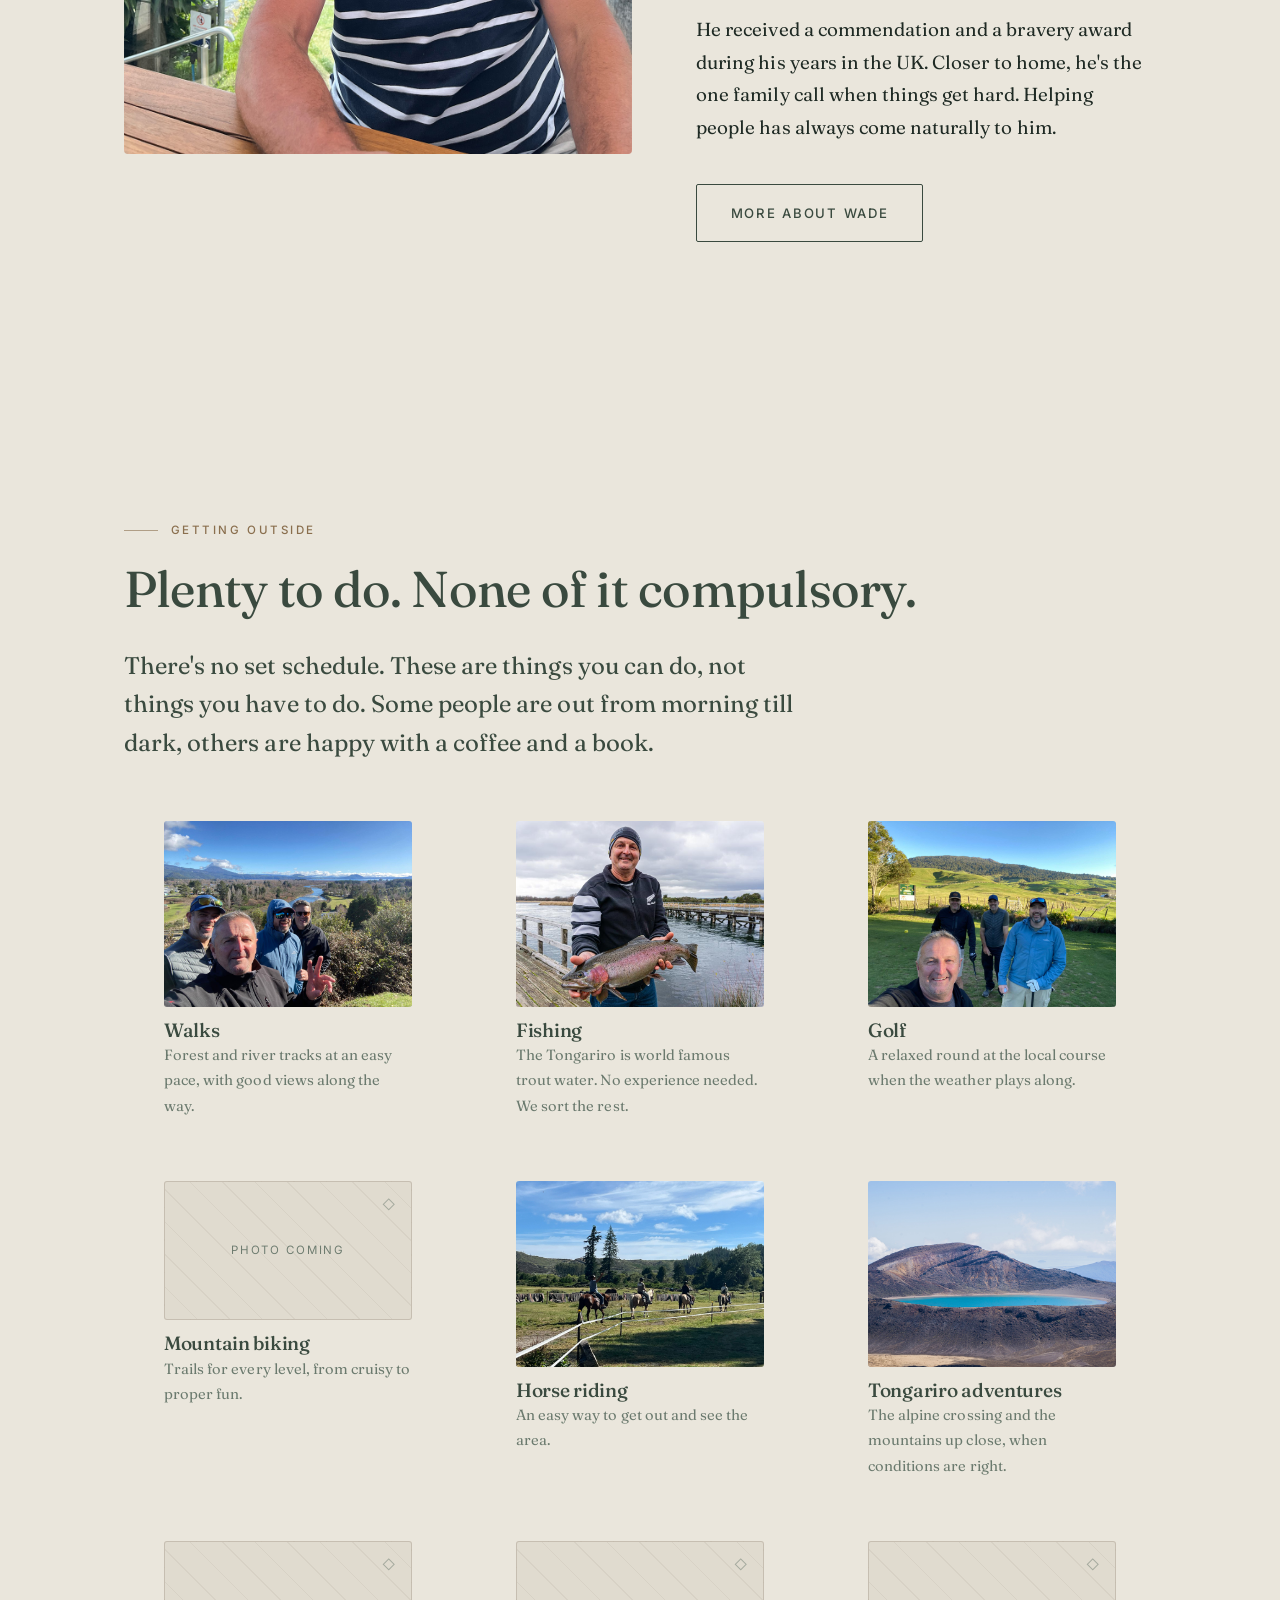
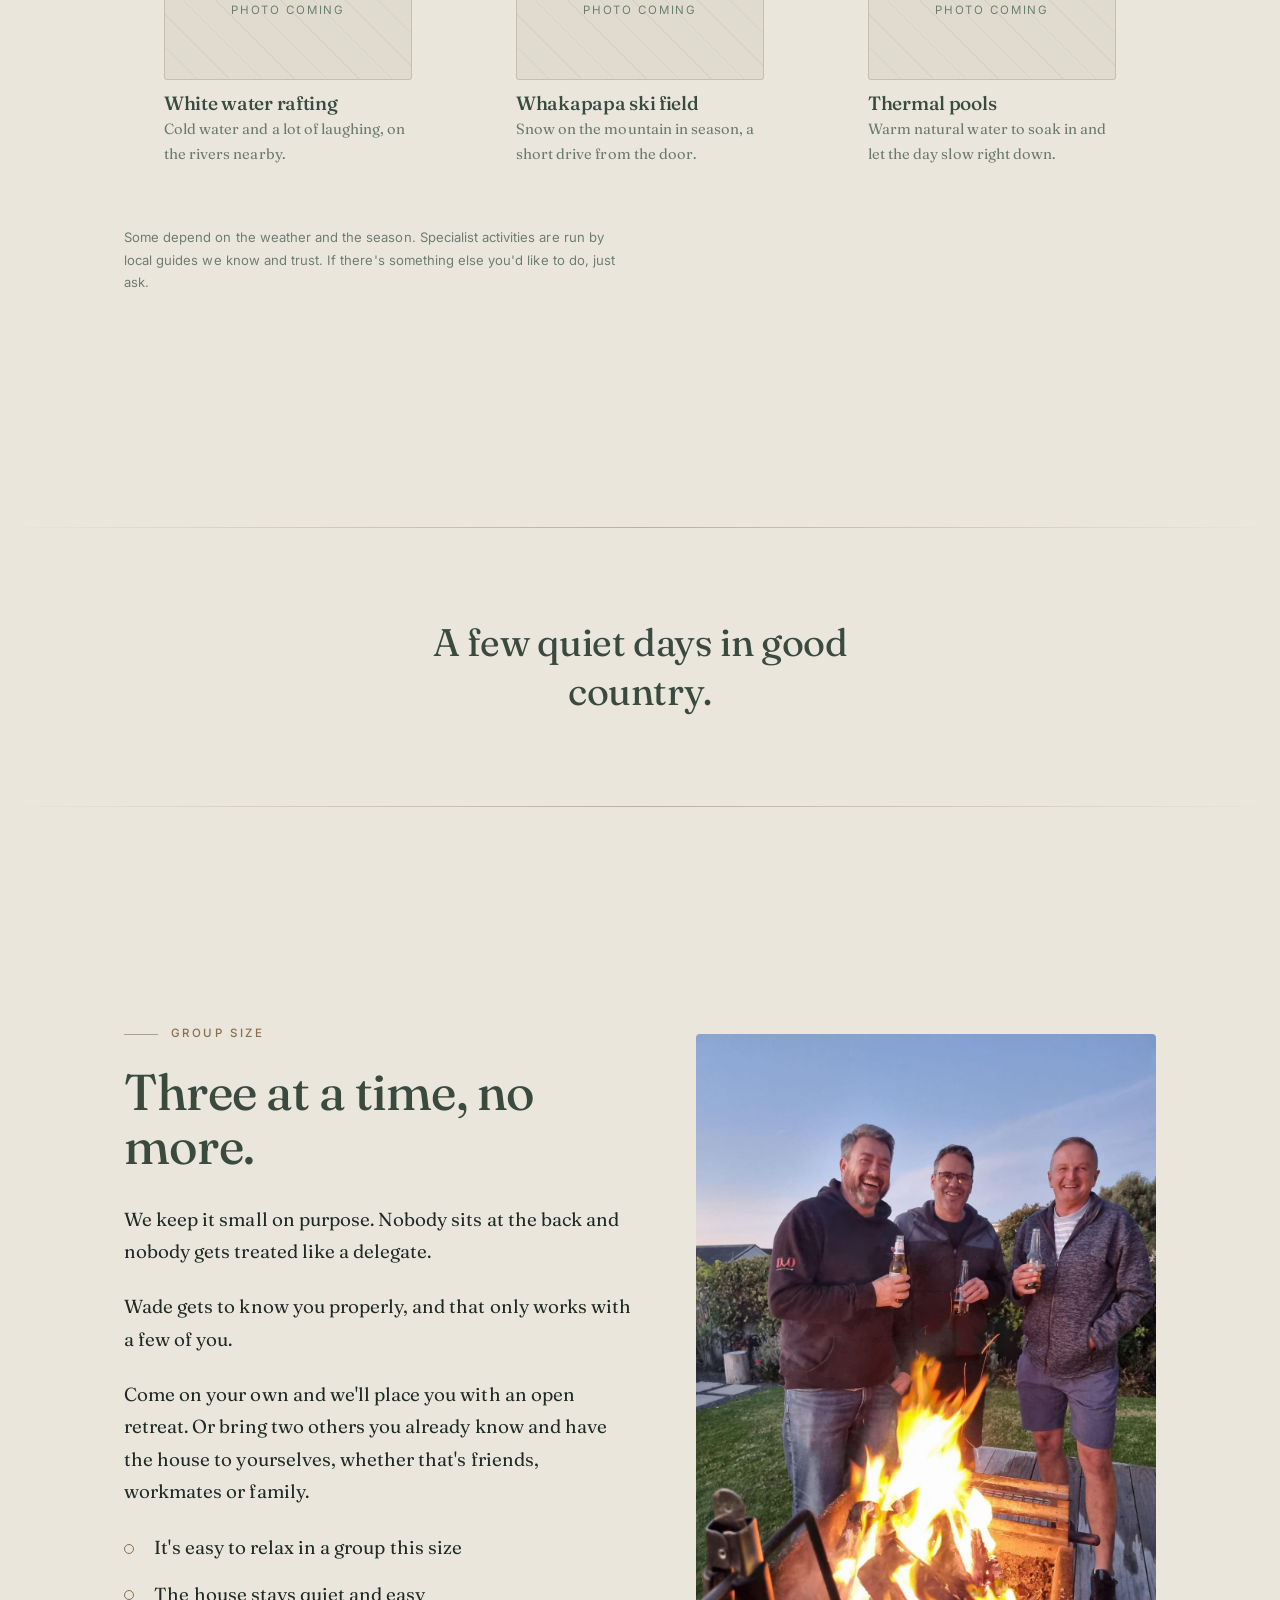
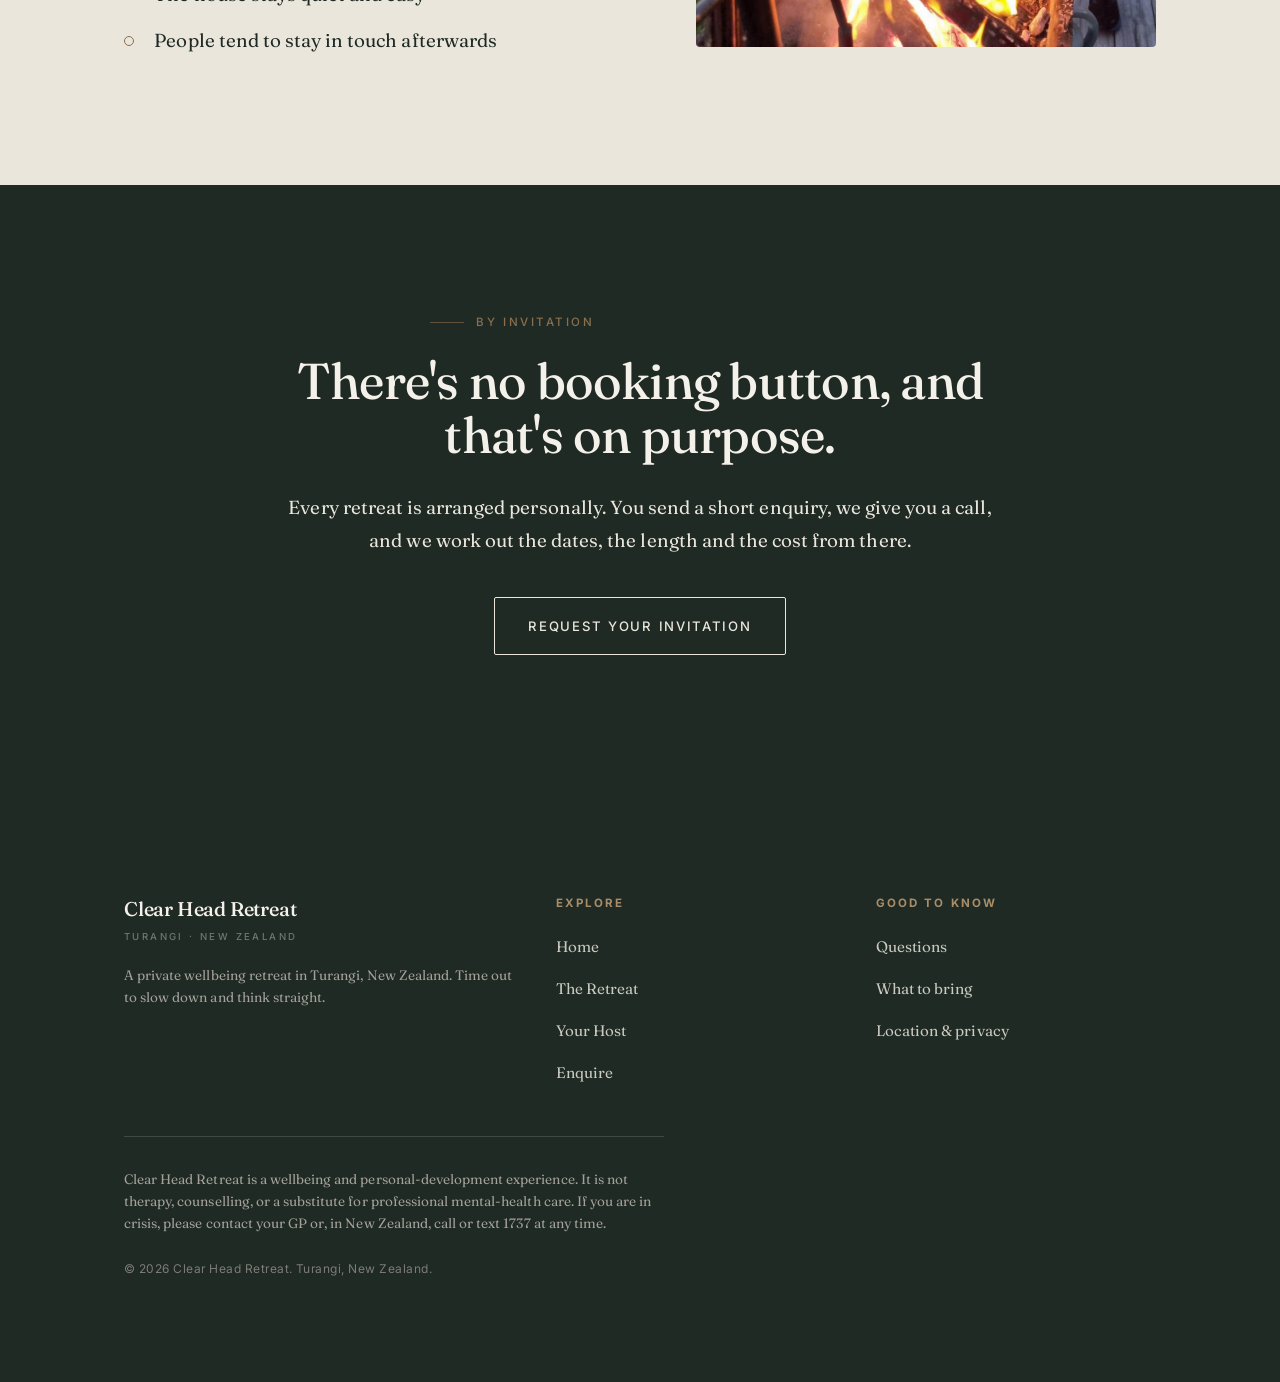
==== commit f8b5b60b: "Add files via upload" ====
--- a/index.html
+++ b/index.html
@@ -3,14 +3,14 @@
 <head>
 <meta charset="UTF-8">
 <meta name="viewport" content="width=device-width, initial-scale=1">
-<title>Clear Head Retreat | A private men's reset in Turangi, New Zealand</title>
-<meta name="description" content="A private men's wellbeing retreat in Turangi, New Zealand. Get outside, slow down and think straight. For men who are overloaded, and for mates who just want time in the hills. Enquiry only.">
+<title>Clear Head Retreat | A private reset in Turangi, New Zealand</title>
+<meta name="description" content="A private men's retreat in Turangi, New Zealand. A few days outdoors with good food, good company and no schedule. Kept small and arranged personally. Enquiry only.">
 <meta name="theme-color" content="#3a4a3f">
 <link rel="canonical" href="https://clearheadretreat.com/">
 <!-- Open Graph -->
 <meta property="og:type" content="website">
-<meta property="og:title" content="Clear Head Retreat | A private men's reset in Turangi">
-<meta property="og:description" content="Time out in Turangi to slow down, get outside and think straight. A quiet, private retreat kept small. For a reset, or just for time outdoors with good company.">
+<meta property="og:title" content="Clear Head Retreat | A private reset in Turangi">
+<meta property="og:description" content="A few days away in Turangi. Outdoors, good food, good company and no schedule. Kept small and arranged personally.">
 <meta property="og:image" content="https://clearheadretreat.com/images/Hero.JPG">
 <link rel="icon" href="images/favicon.svg" type="image/svg+xml">
 <!-- Fonts -->
@@ -56,8 +56,8 @@
     <div class="wrap split">
       <div>
         <h1>Clear Head Retreat</h1>
-        <p class="hero-place">A private men's retreat · Turangi, New Zealand</p>
-        <p class="lead">Time out in Turangi to slow down and think straight. Get outside, eat well, and give yourself room to work things out.</p>
+        <p class="hero-place">A private retreat · Turangi, New Zealand</p>
+        <p class="lead">A few days away in Turangi. Get outside, eat well, and take some proper time for yourself.</p>
         <div class="hero-actions">
           <a class="btn btn--filled" href="enquire.html">Request your invitation</a>
           <a class="btn" href="the-retreat.html">See how it works</a>
@@ -83,9 +83,9 @@
       </div>
       <div>
         <p class="lead" style="max-width:none">Clear Head Retreat is a private stay at a quiet home in Turangi.</p>
-        <p style="max-width:none">Time outside, decent food, and room to think. Someone runs it and it has a shape, but it isn't therapy and it isn't counselling. It's the sort of break most men keep putting off.</p>
+        <p style="max-width:none">Time outside, good food, and no rush. It has a shape and someone runs it, but it isn't therapy or counselling. It's a break, and it's the sort most of us keep putting off.</p>
         <p style="max-width:none">No two run the same. We set the dates, the length and the pace around whoever is coming.</p>
-        <p style="max-width:none">You don't have to be struggling to come. Plenty of men book because they want a few days outdoors with good company, and that's reason enough.</p>
+        <p style="max-width:none">You don't need a reason beyond wanting the time away. Most people come because they fancy a few days outdoors with good company.</p>
       </div>
     </div>
   </section>
@@ -99,21 +99,19 @@
         <div>
           <h3>This is for you if you…</h3>
           <ul class="ticks mt-sm">
-            <li>Feel mentally overloaded or close to burnt out</li>
-            <li>Want quiet space to actually think</li>
+            <li>Want a few days outdoors with good company</li>
+            <li>Like the sound of a quiet house and no schedule</li>
             <li>Value your privacy</li>
-            <li>Like being outdoors</li>
-            <li>Want direction, without sitting in a therapy room</li>
-            <li>Just want a few days in the hills with good company</li>
-            <li>Simply need to reset</li>
+            <li>Want time to think without anyone hurrying you</li>
+            <li>Feel overloaded and need a reset</li>
           </ul>
         </div>
         <div class="not">
           <h3>It isn't the right place if you…</h3>
           <ul class="ticks ticks--cross mt-sm">
-            <li>Are in an acute mental health crisis</li>
+            <li>Are in a mental health crisis</li>
             <li>Are looking for therapy or counselling</li>
-            <li>Aren't comfortable with quiet reflection or honest conversation</li>
+            <li>Are after a party weekend or a packed itinerary</li>
           </ul>
           <p class="form-note" style="margin-top:1.5rem">If you're in crisis, please reach out to a GP or, in New Zealand, call or text <strong>1737</strong> any time to talk with a trained counsellor.</p>
         </div>
@@ -130,11 +128,9 @@
       <div>
         <p class="eyebrow">Who's behind it</p>
         <h2 id="host">Meet Wade.</h2>
-        <p>Wade hosts Clear Head Retreat. [EDIT: his age, heritage and where he grew up, in one plain sentence.] He has lived and worked in [EDIT: the countries and cities] before settling near Turangi, and he knows the rivers, the tracks and the mountains here properly.</p>
-        <p>Most of his working life has been self-employed, across [EDIT: the trades and businesses]. Different work each time, same lesson: you can carry a lot for a long time before you notice what it's costing you.</p>
-        <p>He isn't a therapist and doesn't pretend to be. What he brings is a few days in good country with someone who is easy to be around, and who has been the one family and friends ring when things go wrong.</p>
-        <!-- EDIT: replace the sentence below with Celeste's actual role and relationship to Wade, e.g. "Celeste co-founded the retreat and looks after the house, the food and the bookings." -->
-        <p>He doesn't run it on his own, either. Celeste is part of the team behind Clear Head Retreat, which makes this a small family business rather than one bloke with a spare room.</p>
+        <p>Wade was born in Rhodesia, now Zimbabwe, and grew up in South Africa. He lived in the UK for a number of years before settling in New Zealand. He has been self-employed most of his working life. He's been married for over thirty years and has two sons.</p>
+        <p>He runs. Marathons and ultramarathons, and most days a track somewhere. Being outdoors is how he clears his own head. That's a fair part of why the retreat works the way it does.</p>
+        <p>He received a commendation and a bravery award during his years in the UK. Closer to home, he's the one family call when things get hard. Helping people has always come naturally to him.</p>
         <p class="mt-md"><a class="btn" href="your-host.html">More about Wade</a></p>
       </div>
     </div>
@@ -145,7 +141,7 @@
     <div class="wrap reveal">
       <p class="eyebrow">Getting outside</p>
       <h2 id="acts">Plenty to do. None of it compulsory.</h2>
-      <p class="lead" style="max-width:46ch">There's no set schedule. These are things you can do, not things you have to do. Some men are out from morning till dark, others are happy with a coffee and a book. It's your call, and the weather gets a say too.</p>
+      <p class="lead" style="max-width:46ch">There's no set schedule. These are things you can do, not things you have to do. Some people are out from morning till dark, others are happy with a coffee and a book.</p>
       <div class="activities mt-md">
         <figure class="activity">
           <img src="images/walk-river.jpg" alt="Walking above the Tongariro River" loading="lazy">
@@ -184,7 +180,7 @@
           <figcaption><h3>Thermal pools</h3><p>Warm natural water to soak in and let the day slow right down.</p></figcaption>
         </figure>
       </div>
-      <p class="form-note mt-md">Some of these depend on the weather and the season, and safety comes first. Specialist activities are run by local guides and operators we know and trust. If there's something else you'd like to do, just ask.</p>
+      <p class="form-note mt-md">Some depend on the weather and the season. Specialist activities are run by local guides we know and trust. If there's something else you'd like to do, just ask.</p>
     </div>
   </section>
 
@@ -192,7 +188,7 @@
 
   <!-- PULL QUOTE -->
   <section class="wrap reveal" aria-hidden="false">
-    <p class="pull">Enough quiet to hear yourself think again.</p>
+    <p class="pull">A few quiet days in good country.</p>
   </section>
 
   <hr class="riverline">
@@ -205,15 +201,15 @@
         <img src="images/Fire.jpg" alt="Around the fire at the retreat" class="ph-tall-img" loading="lazy">
       </div>
       <div>
-        <p class="eyebrow">Kept small on purpose</p>
-        <h2>Small enough to be honest.</h2>
-        <p>Most retreats fill a room and call it connection. We'd rather keep it small, so nobody sits at the back and nobody gets managed like a delegate.</p>
-        <p>You're not a name on a list here. Wade gets to know you properly, and that only works with a few of you.</p>
-        <p>Come on your own and we'll place you with an open retreat. Or bring two others you already know and have the house to yourselves, whether that's friends, workmates or family who simply fancy a few days away together.</p>
+        <p class="eyebrow">Group size</p>
+        <h2>Three at a time, no more.</h2>
+        <p>We keep it small on purpose. Nobody sits at the back and nobody gets treated like a delegate.</p>
+        <p>Wade gets to know you properly, and that only works with a few of you.</p>
+        <p>Come on your own and we'll place you with an open retreat. Or bring two others you already know and have the house to yourselves, whether that's friends, workmates or family.</p>
         <ul class="ticks mt-sm">
-          <li>Trust builds quickly when it's this personal</li>
+          <li>It's easy to relax in a group this size</li>
           <li>The house stays quiet and easy</li>
-          <li>The friendships tend to outlast the stay</li>
+          <li>People tend to stay in touch afterwards</li>
         </ul>
       </div>
     </div>
@@ -224,7 +220,7 @@
     <div class="wrap narrow center reveal">
       <p class="eyebrow" style="justify-content:center">By invitation</p>
       <h2 id="cta">There's no booking button, and that's on purpose.</h2>
-      <p style="margin-inline:auto">Every retreat is arranged personally. You send a short enquiry, we ring you to check the fit, and the dates, the shape of it and the pricing get worked out from there.</p>
+      <p style="margin-inline:auto">Every retreat is arranged personally. You send a short enquiry, we give you a call, and we work out the dates, the length and the cost from there.</p>
       <p class="mt-md"><a class="btn btn--light" href="enquire.html">Request your invitation</a></p>
     </div>
   </section>
@@ -237,7 +233,7 @@
     <div class="footer-grid">
       <div>
         <a class="brand" href="index.html">Clear Head Retreat<span>Turangi · New Zealand</span></a>
-        <p class="disclaimer" style="margin-top:1.5rem;border:0;padding:0">A private men's wellbeing retreat in Turangi, New Zealand. Time out to slow down and think straight.</p>
+        <p class="disclaimer" style="margin-top:1.5rem;border:0;padding:0">A private wellbeing retreat in Turangi, New Zealand. Time out to slow down and think straight.</p>
       </div>
       <div class="footer-col">
         <h4>Explore</h4>
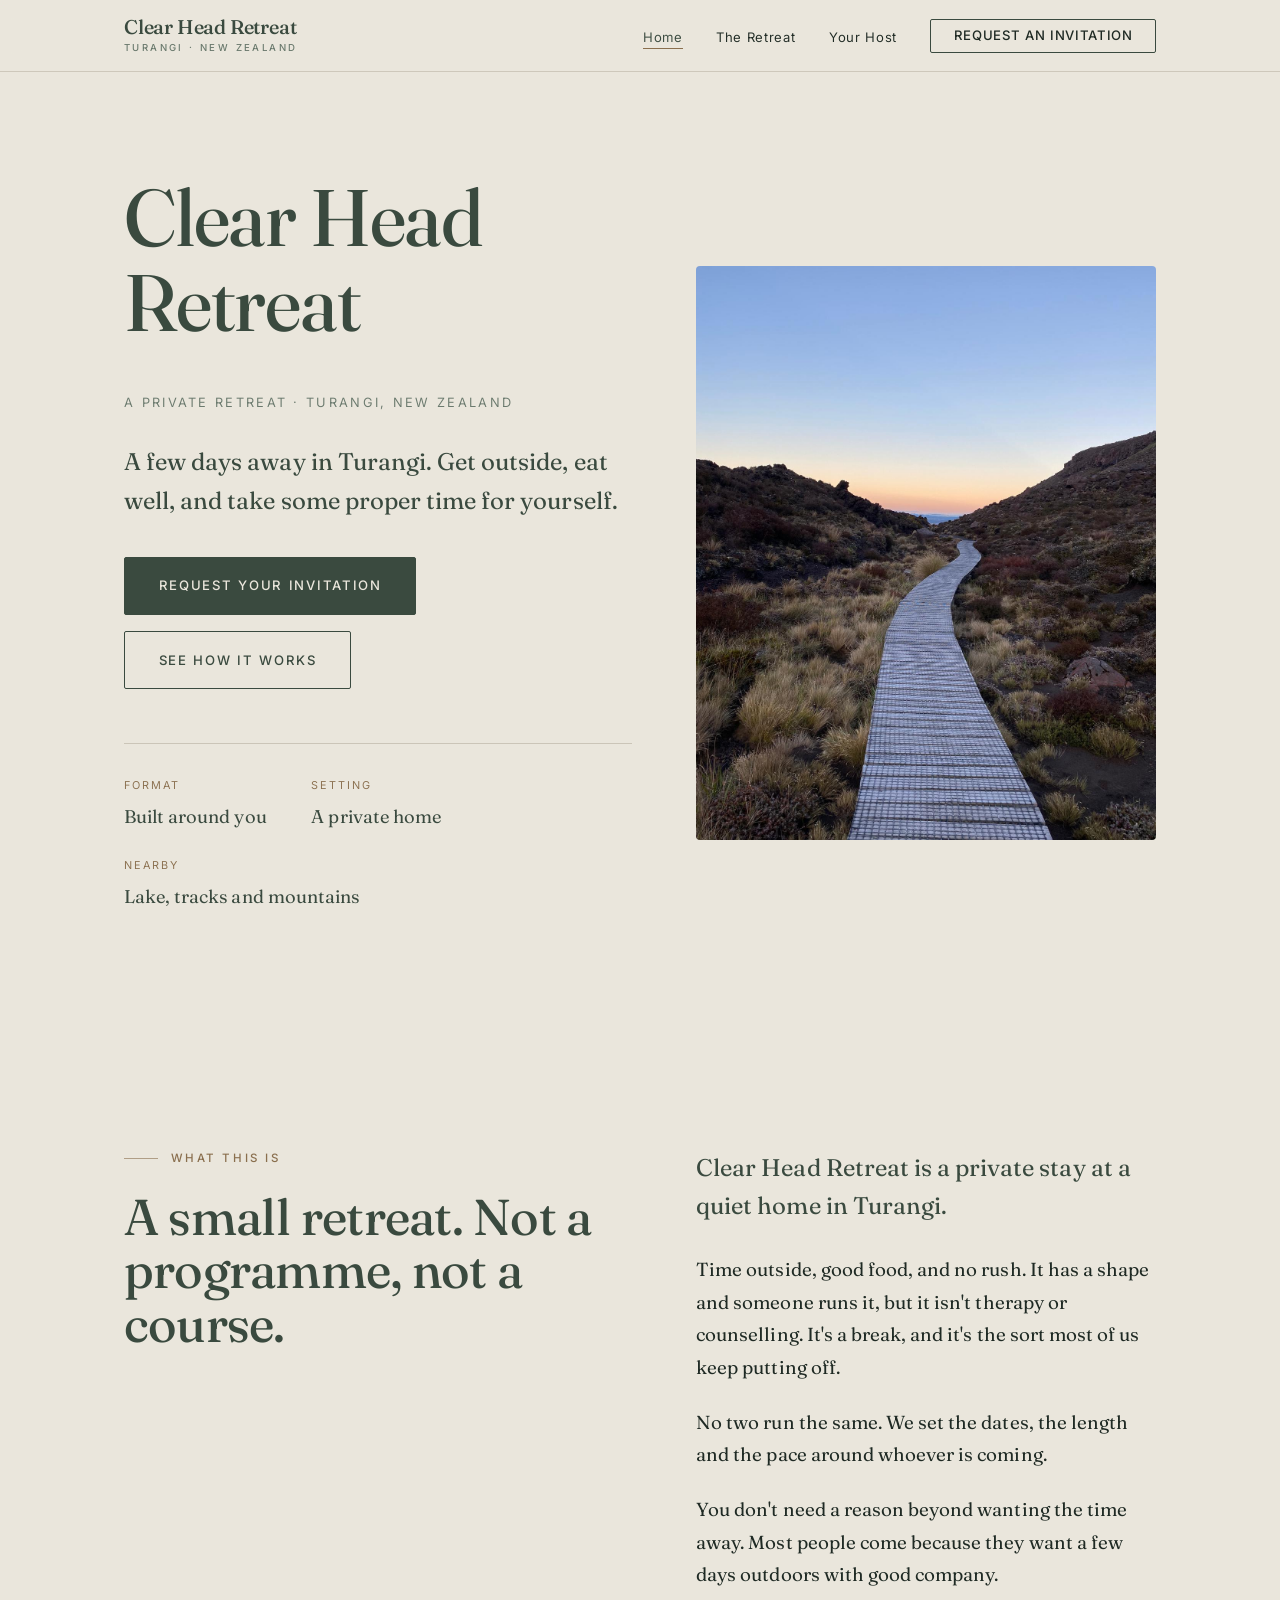
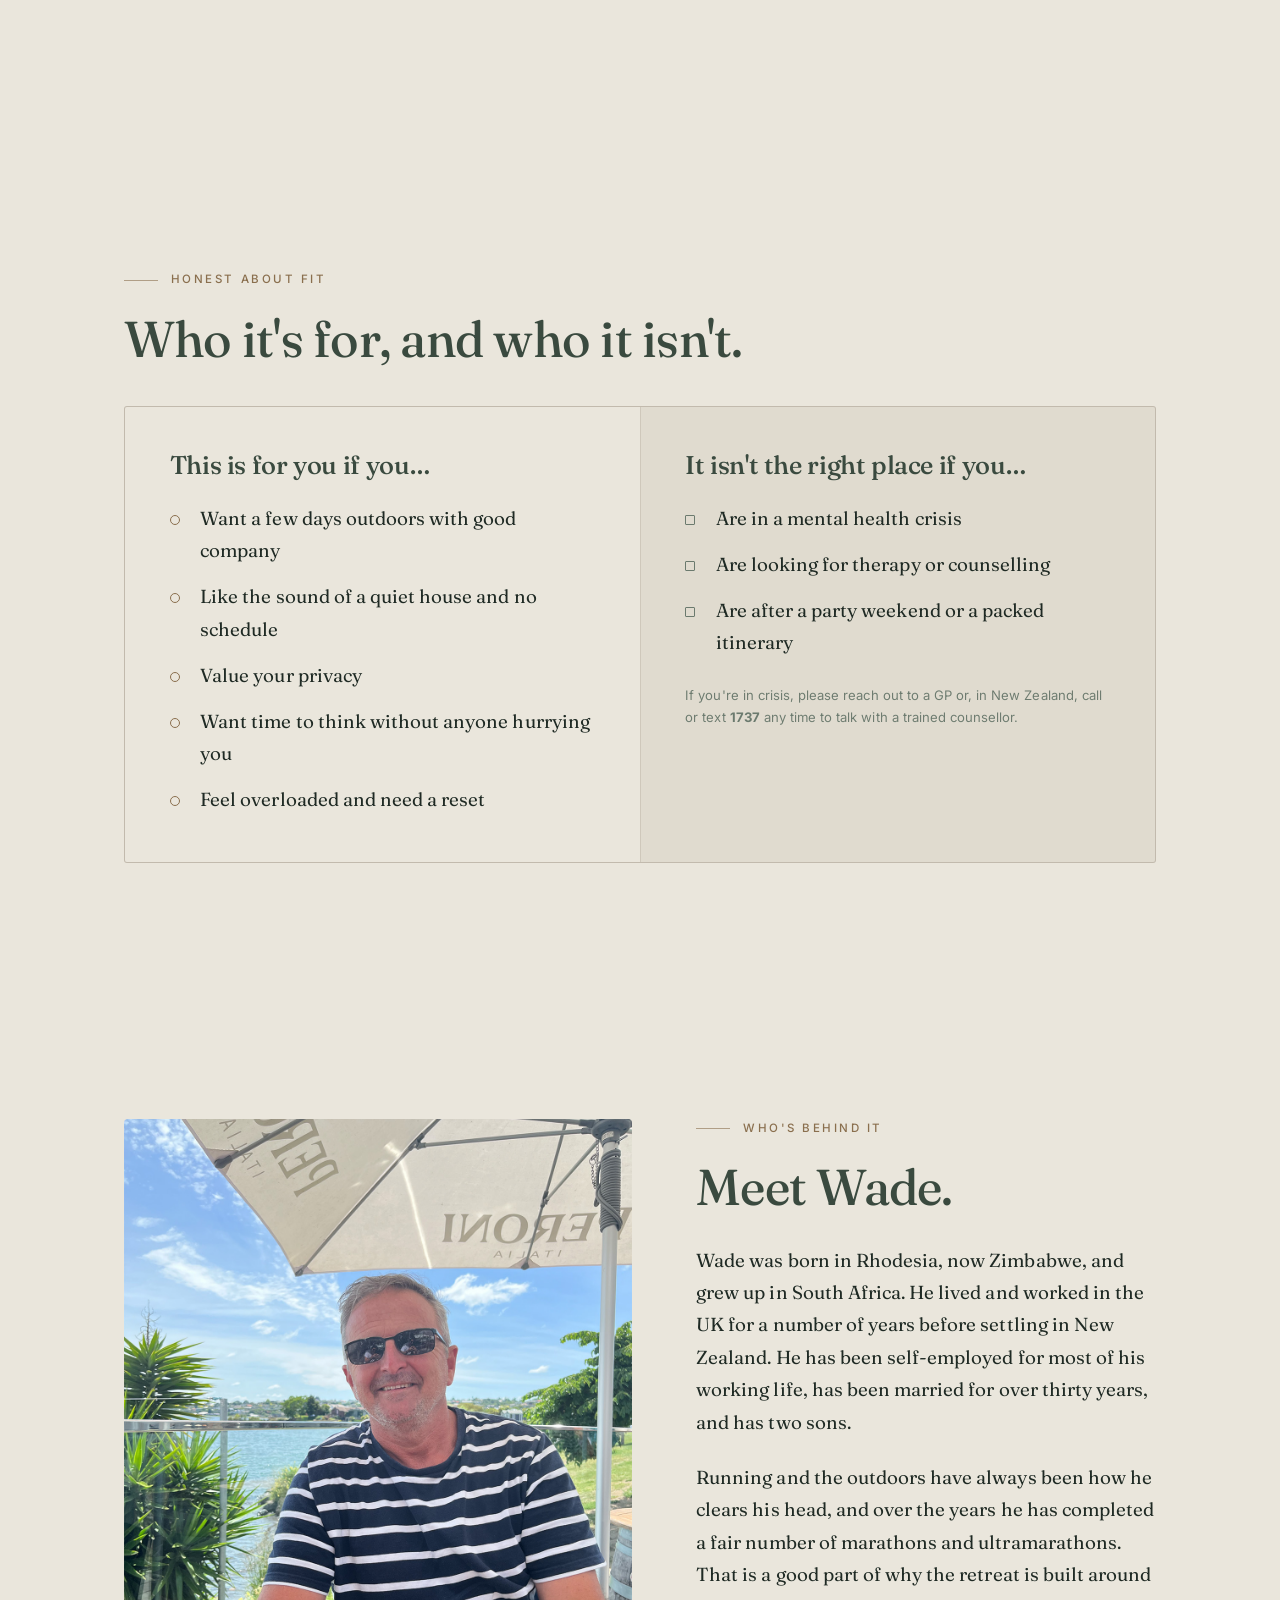
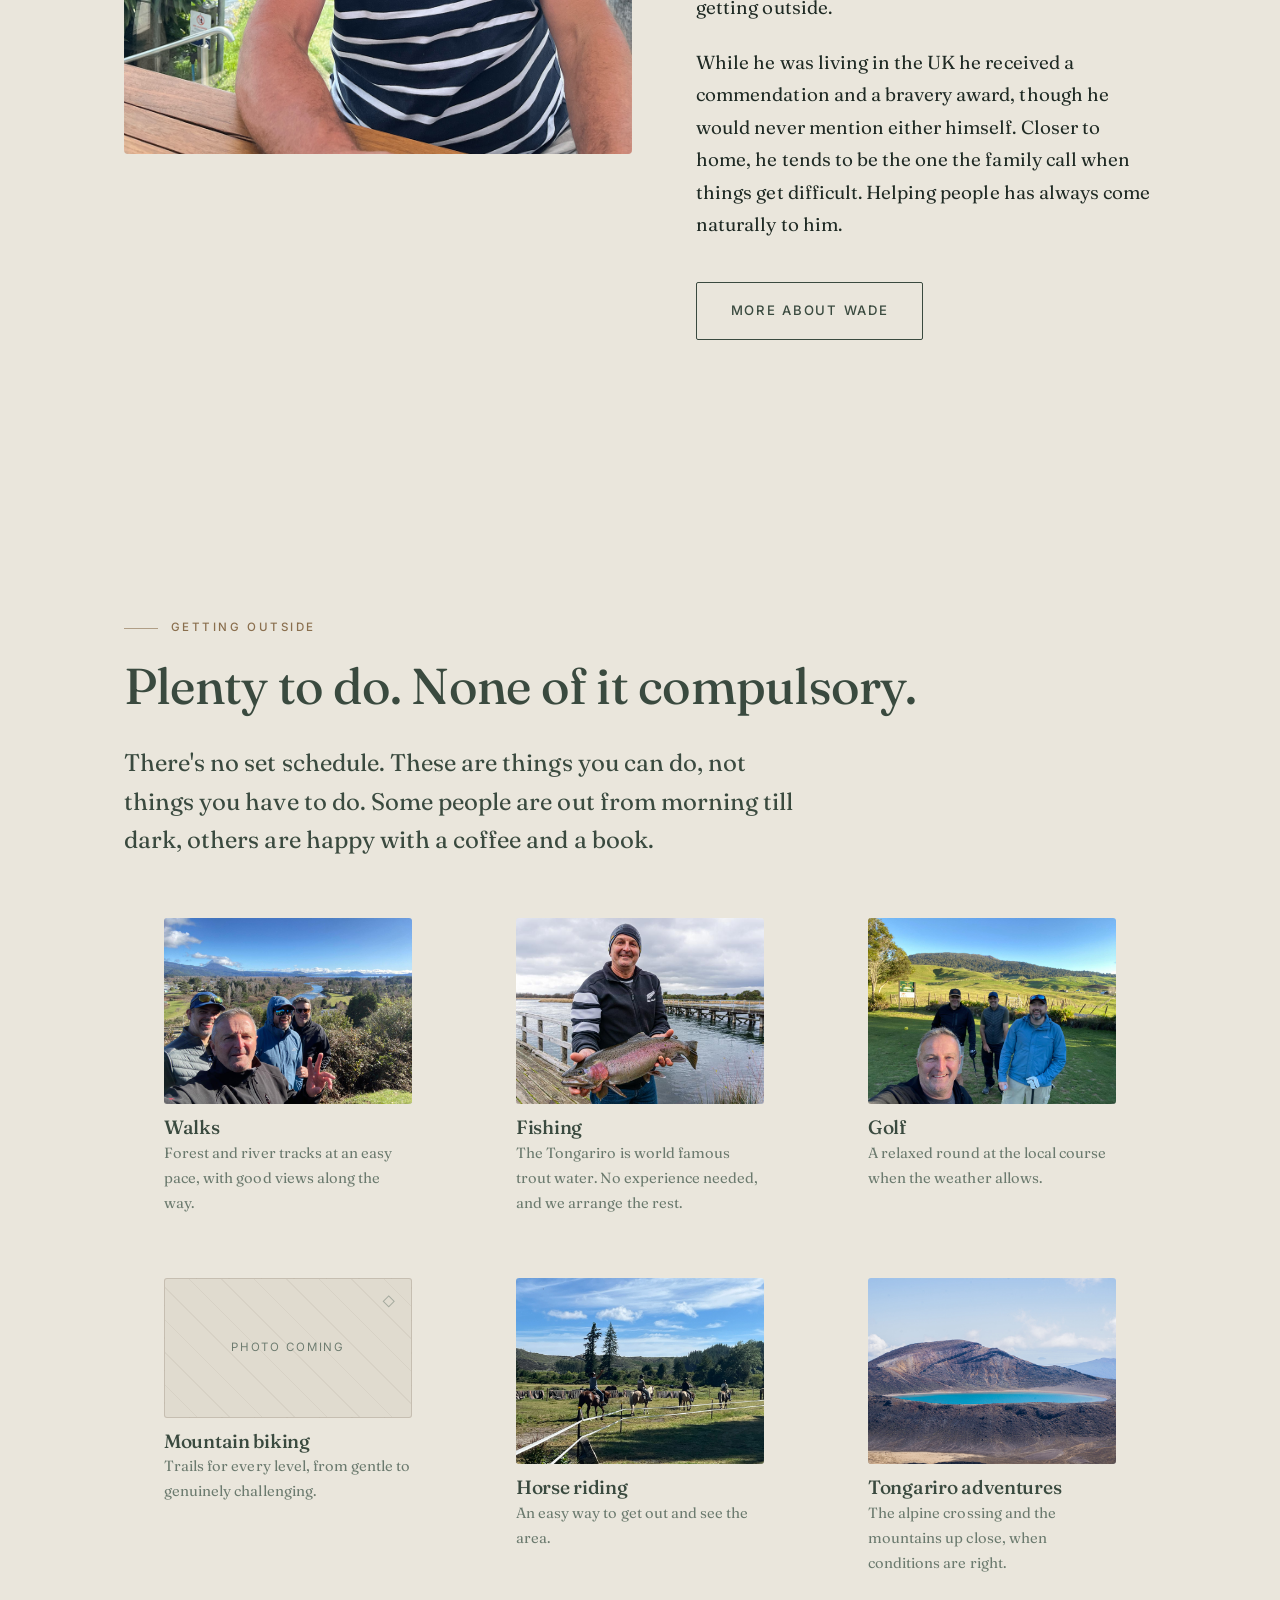
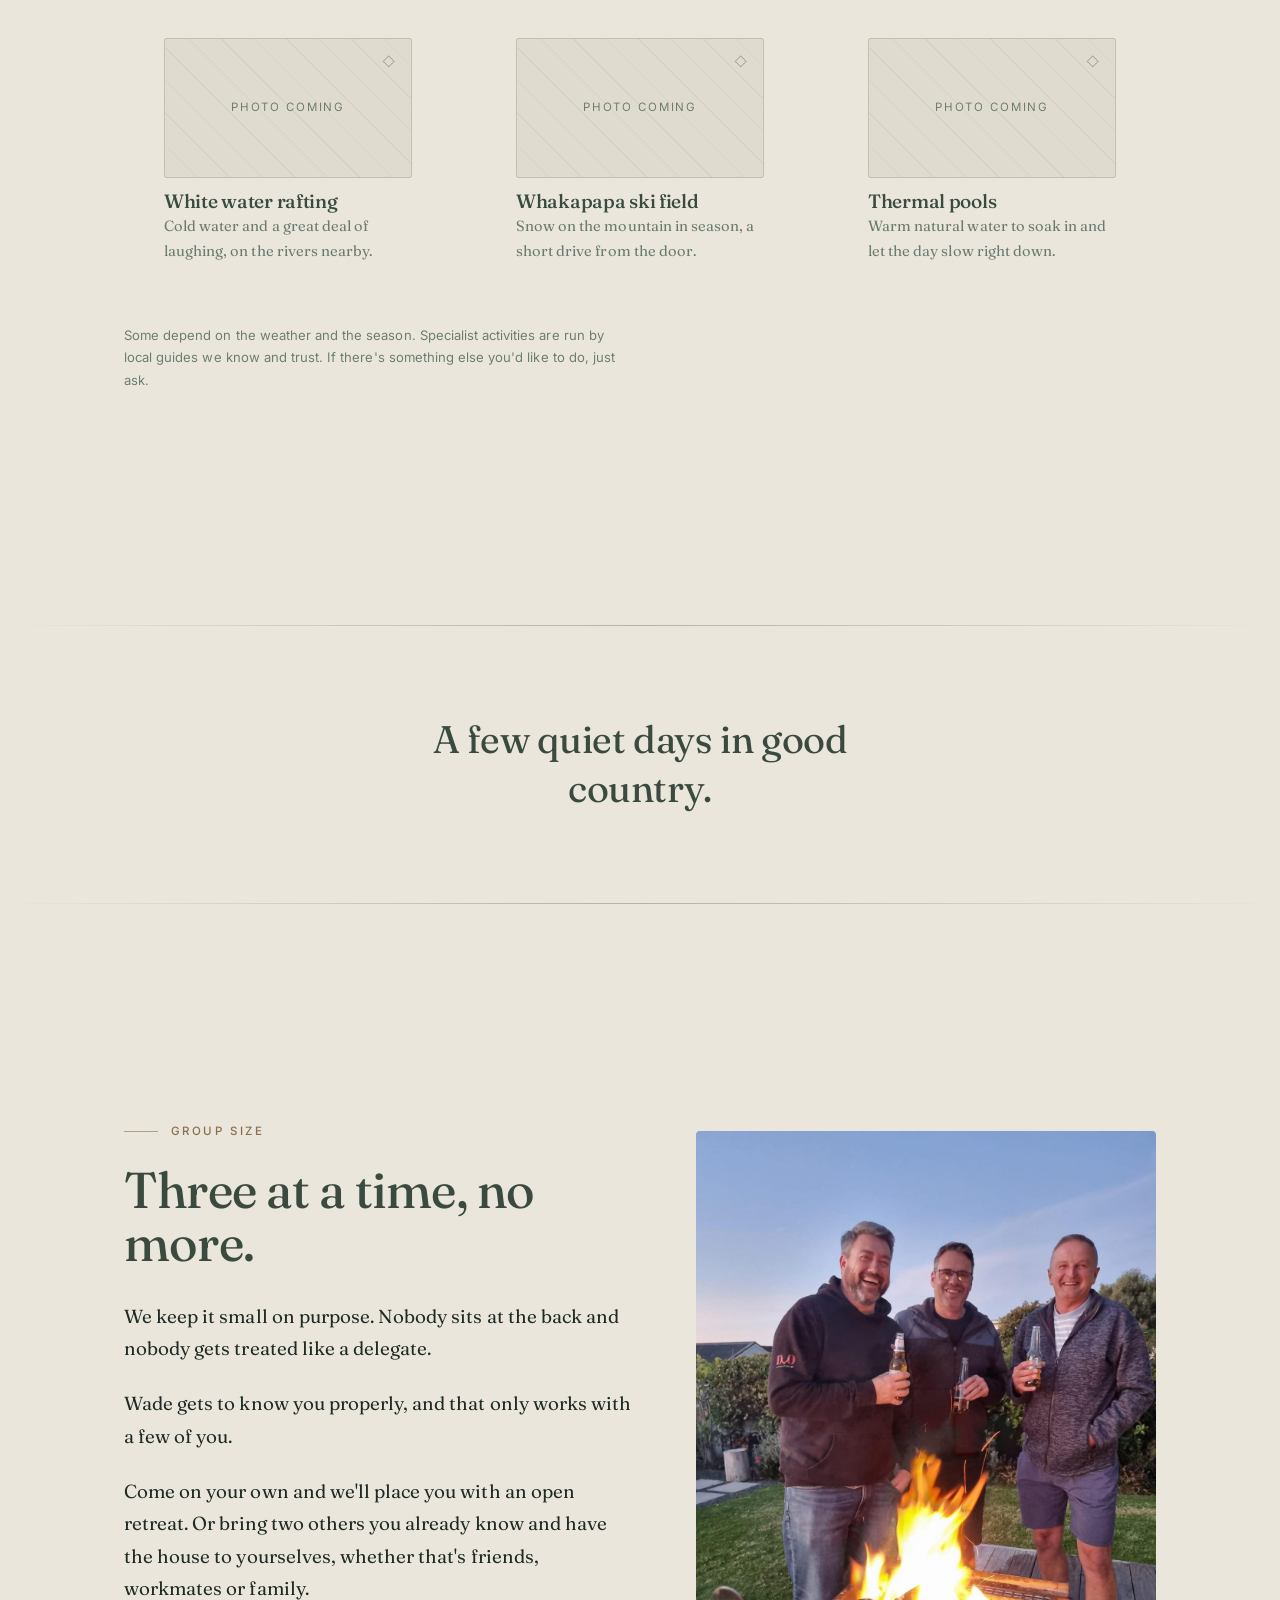
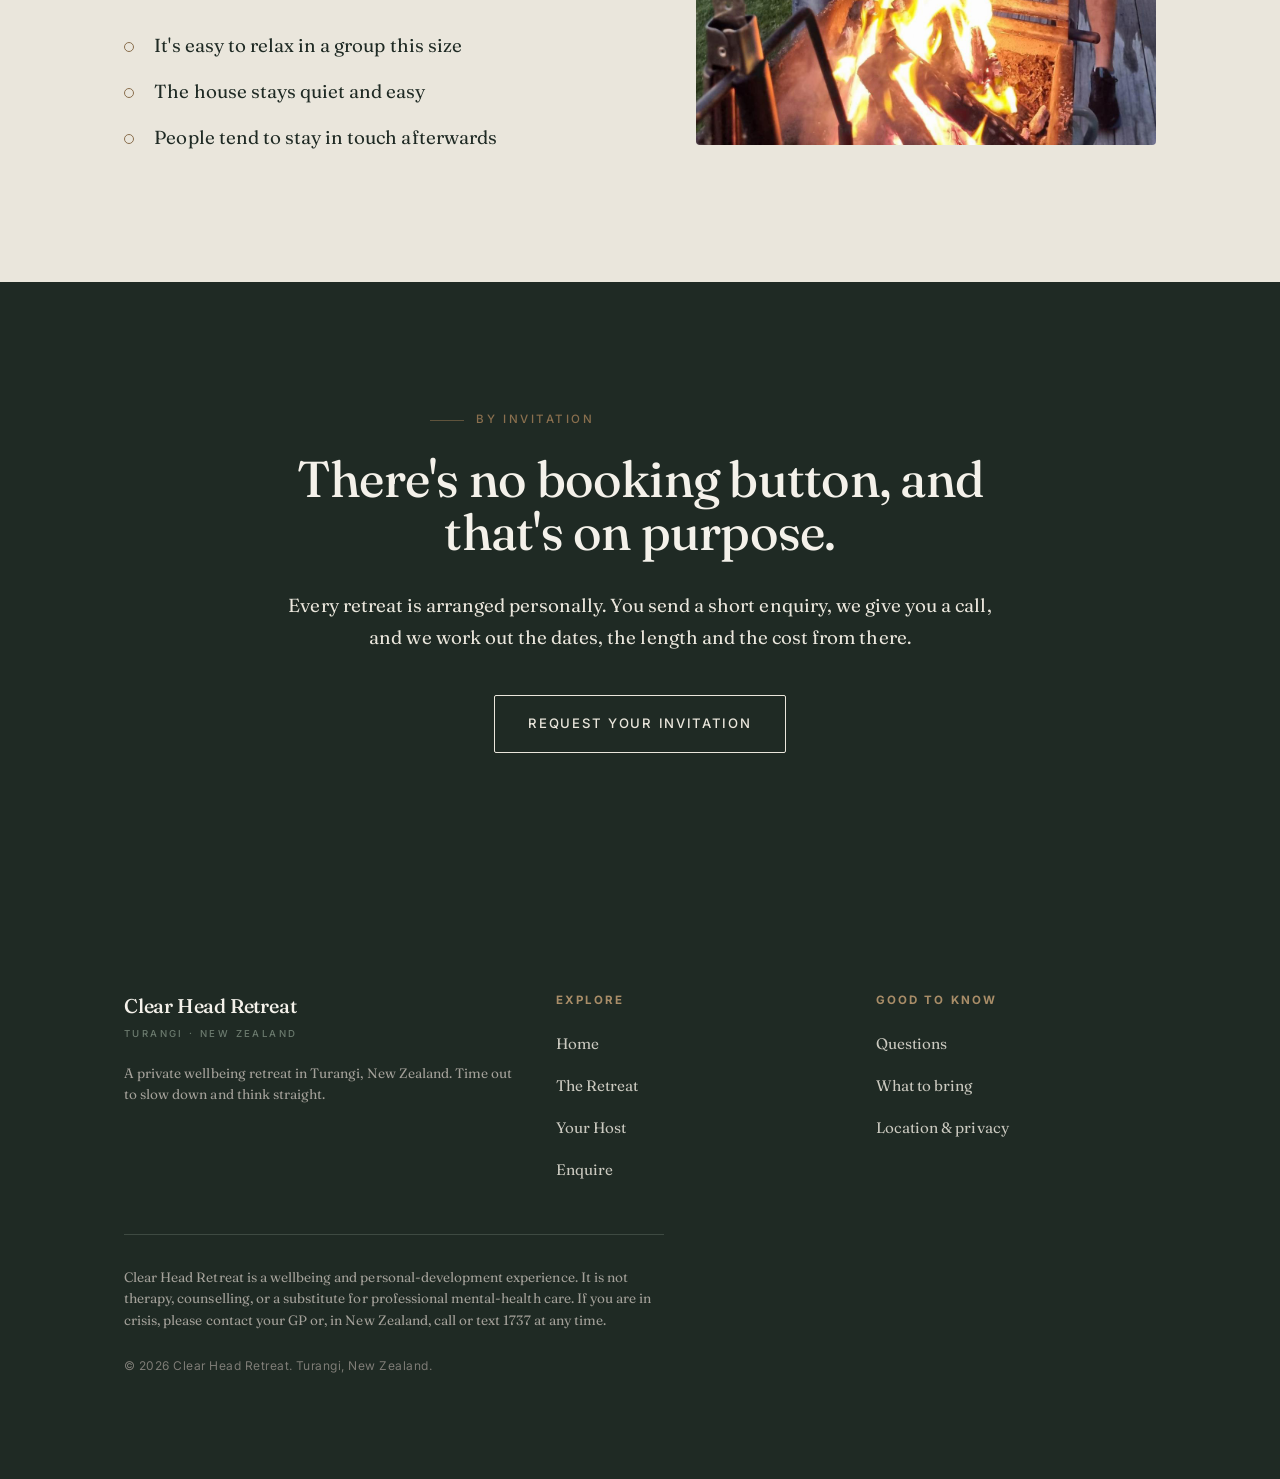
==== commit 264f5e4b: "Add files via upload" ====
--- a/index.html
+++ b/index.html
@@ -85,7 +85,7 @@
         <p class="lead" style="max-width:none">Clear Head Retreat is a private stay at a quiet home in Turangi.</p>
         <p style="max-width:none">Time outside, good food, and no rush. It has a shape and someone runs it, but it isn't therapy or counselling. It's a break, and it's the sort most of us keep putting off.</p>
         <p style="max-width:none">No two run the same. We set the dates, the length and the pace around whoever is coming.</p>
-        <p style="max-width:none">You don't need a reason beyond wanting the time away. Most people come because they fancy a few days outdoors with good company.</p>
+        <p style="max-width:none">You don't need a reason beyond wanting the time away. Most people come because they want a few days outdoors with good company.</p>
       </div>
     </div>
   </section>
@@ -128,9 +128,9 @@
       <div>
         <p class="eyebrow">Who's behind it</p>
         <h2 id="host">Meet Wade.</h2>
-        <p>Wade was born in Rhodesia, now Zimbabwe, and grew up in South Africa. He lived in the UK for a number of years before settling in New Zealand. He has been self-employed most of his working life. He's been married for over thirty years and has two sons.</p>
-        <p>He runs. Marathons and ultramarathons, and most days a track somewhere. Being outdoors is how he clears his own head. That's a fair part of why the retreat works the way it does.</p>
-        <p>He received a commendation and a bravery award during his years in the UK. Closer to home, he's the one family call when things get hard. Helping people has always come naturally to him.</p>
+        <p>Wade was born in Rhodesia, now Zimbabwe, and grew up in South Africa. He lived and worked in the UK for a number of years before settling in New Zealand. He has been self-employed for most of his working life, has been married for over thirty years, and has two sons.</p>
+        <p>Running and the outdoors have always been how he clears his head, and over the years he has completed a fair number of marathons and ultramarathons. That is a good part of why the retreat is built around getting outside.</p>
+        <p>While he was living in the UK he received a commendation and a bravery award, though he would never mention either himself. Closer to home, he tends to be the one the family call when things get difficult. Helping people has always come naturally to him.</p>
         <p class="mt-md"><a class="btn" href="your-host.html">More about Wade</a></p>
       </div>
     </div>
@@ -149,15 +149,15 @@
         </figure>
         <figure class="activity">
           <img src="images/Fishing.JPG" alt="Fishing on the Tongariro River" loading="lazy">
-          <figcaption><h3>Fishing</h3><p>The Tongariro is world famous trout water. No experience needed. We sort the rest.</p></figcaption>
+          <figcaption><h3>Fishing</h3><p>The Tongariro is world famous trout water. No experience needed, and we arrange the rest.</p></figcaption>
         </figure>
         <figure class="activity">
           <img src="images/golf.jpg" alt="A round at the local course" loading="lazy">
-          <figcaption><h3>Golf</h3><p>A relaxed round at the local course when the weather plays along.</p></figcaption>
-        </figure>
-        <figure class="activity">
-          <div class="ph ph-wide">Photo coming</div>
-          <figcaption><h3>Mountain biking</h3><p>Trails for every level, from cruisy to proper fun.</p></figcaption>
+          <figcaption><h3>Golf</h3><p>A relaxed round at the local course when the weather allows.</p></figcaption>
+        </figure>
+        <figure class="activity">
+          <div class="ph ph-wide">Photo coming</div>
+          <figcaption><h3>Mountain biking</h3><p>Trails for every level, from gentle to genuinely challenging.</p></figcaption>
         </figure>
         <figure class="activity">
           <img src="images/Horse.jpg" alt="Horse riding near Turangi" loading="lazy">
@@ -169,7 +169,7 @@
         </figure>
         <figure class="activity">
           <div class="ph ph-wide">Photo coming</div>
-          <figcaption><h3>White water rafting</h3><p>Cold water and a lot of laughing, on the rivers nearby.</p></figcaption>
+          <figcaption><h3>White water rafting</h3><p>Cold water and a great deal of laughing, on the rivers nearby.</p></figcaption>
         </figure>
         <figure class="activity">
           <div class="ph ph-wide">Photo coming</div>
